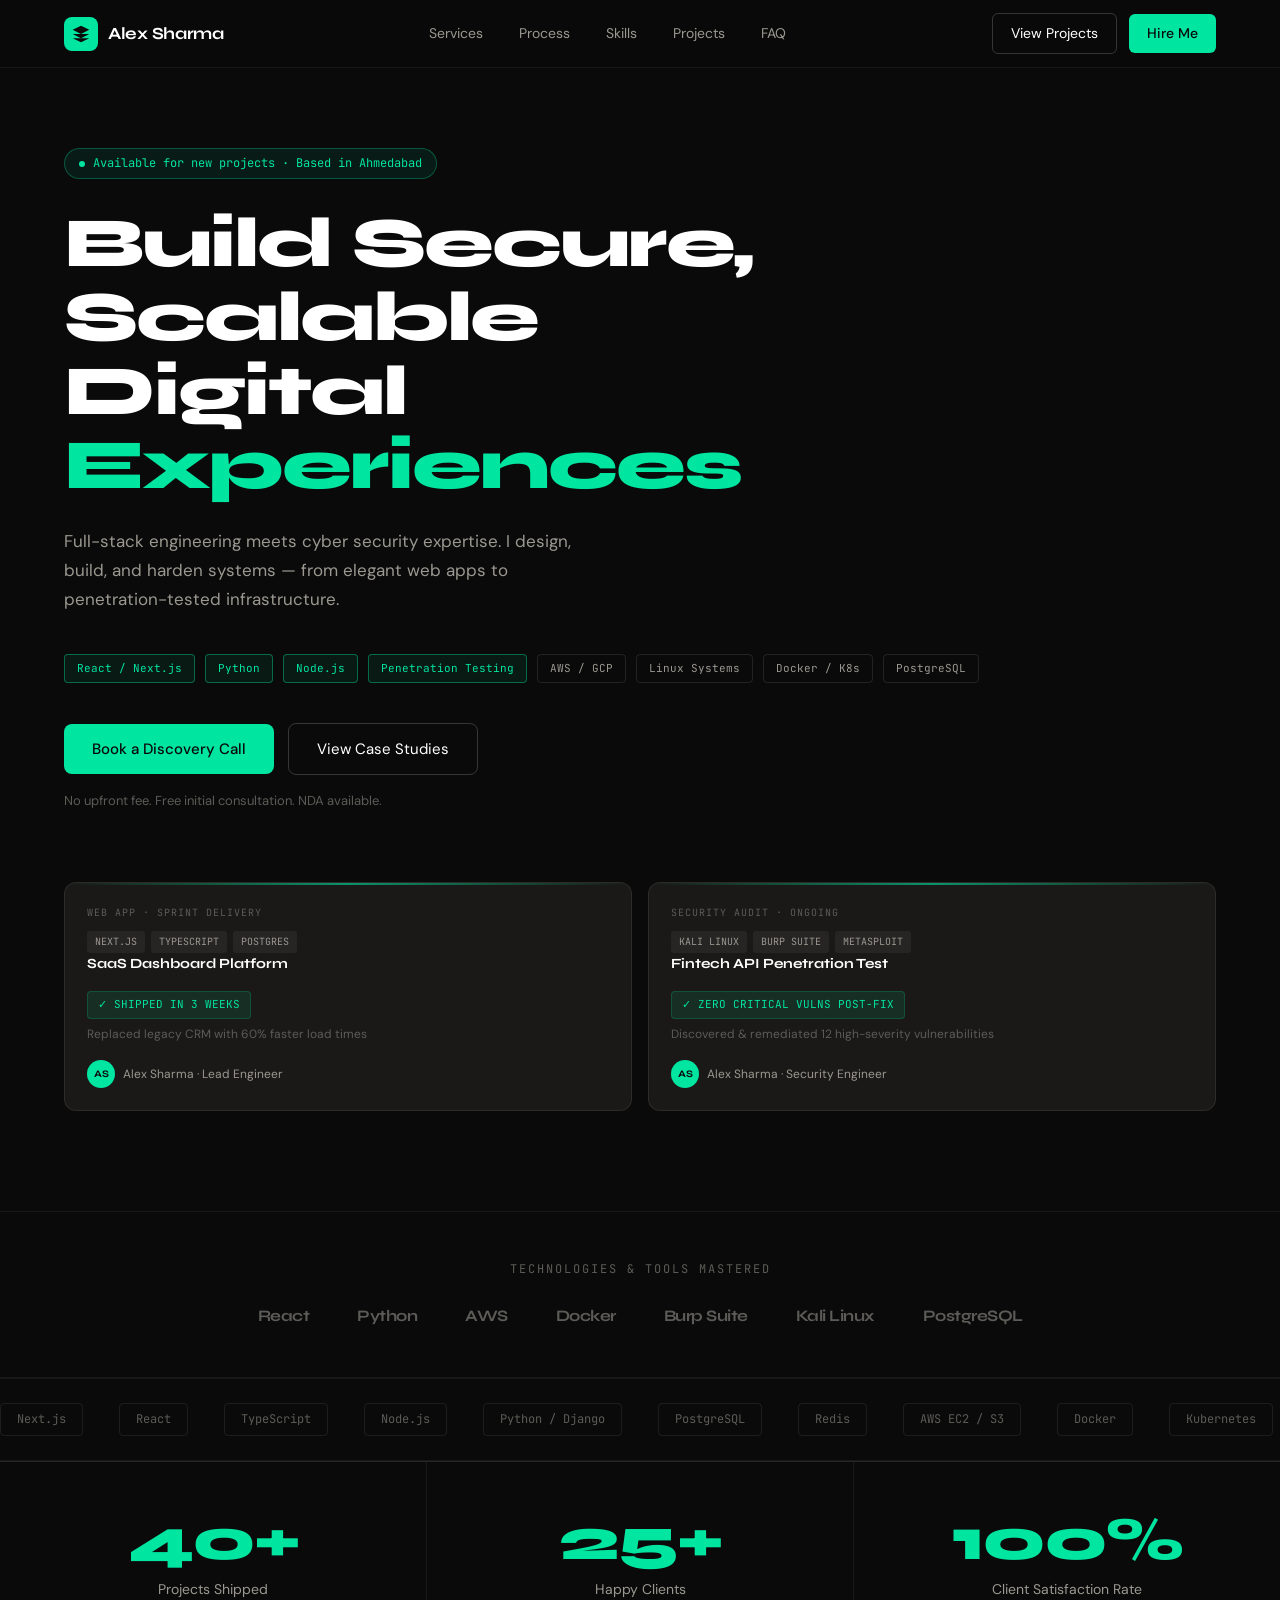
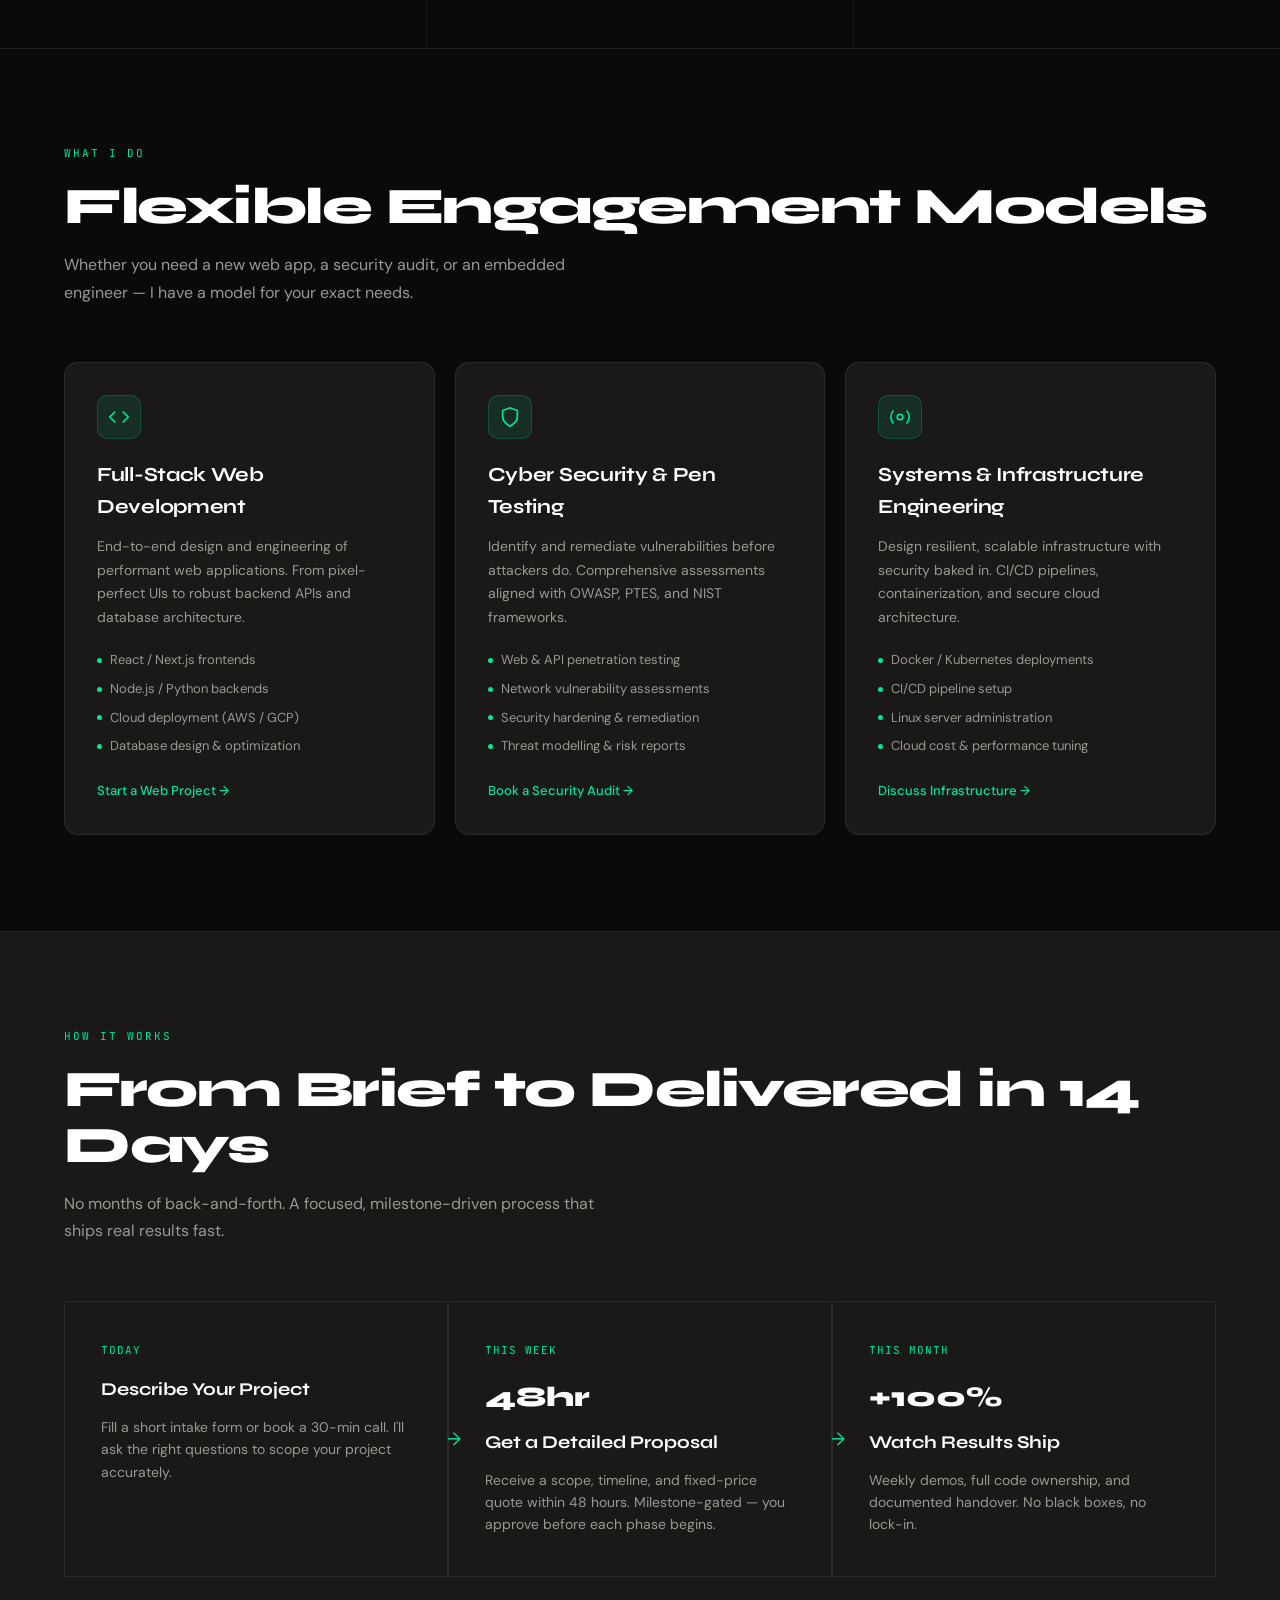
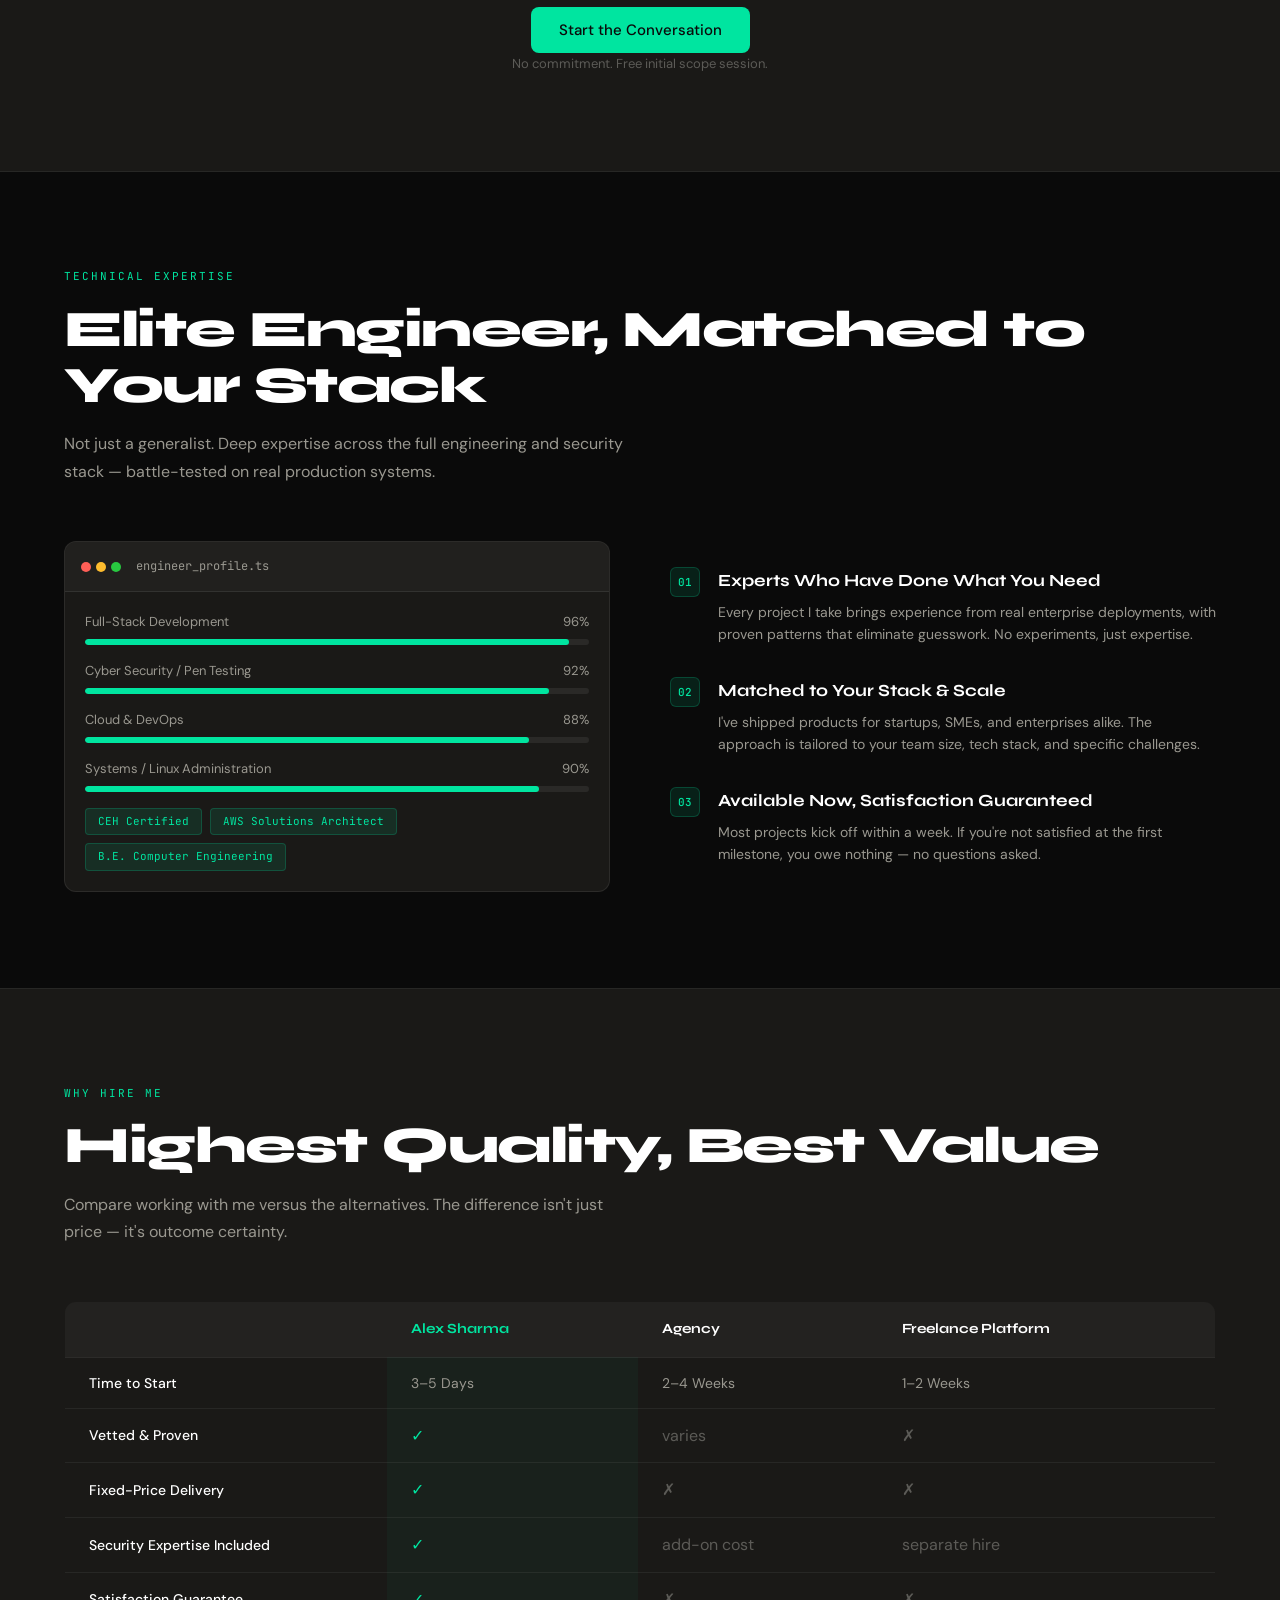
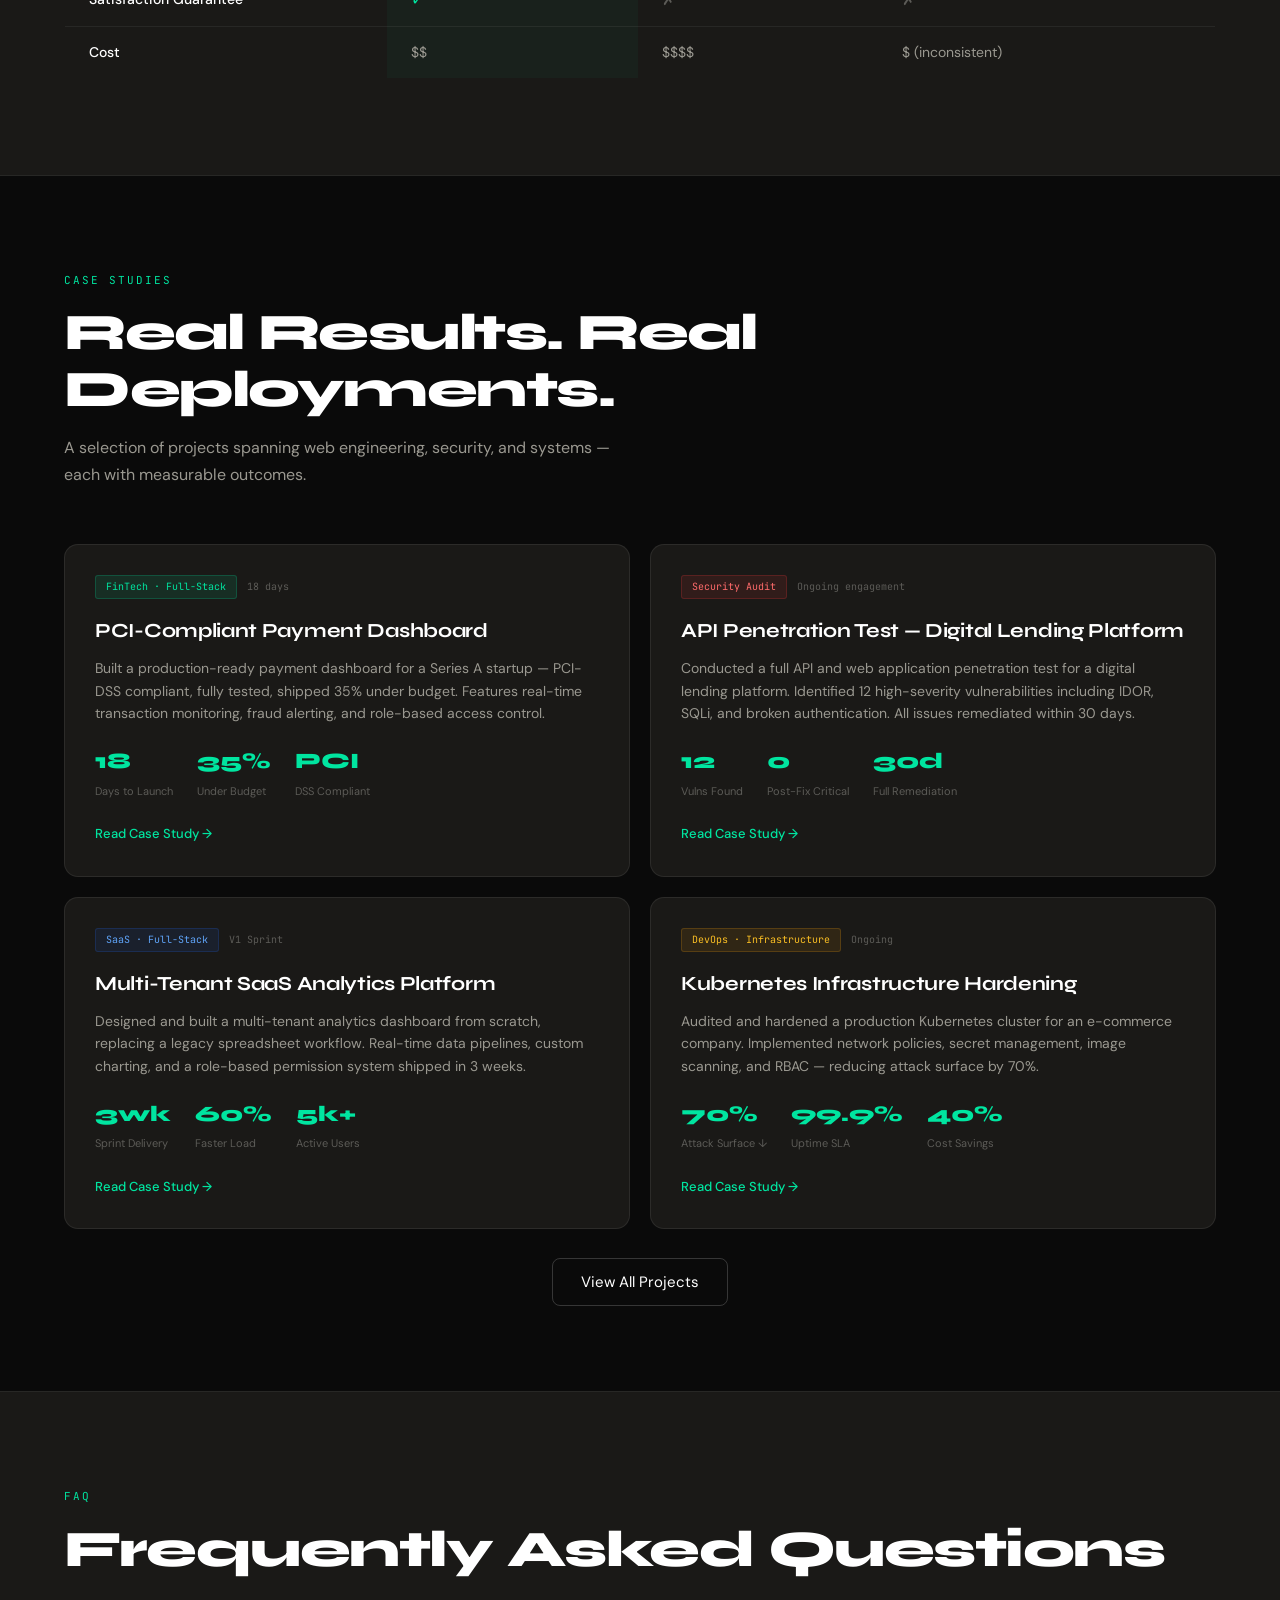
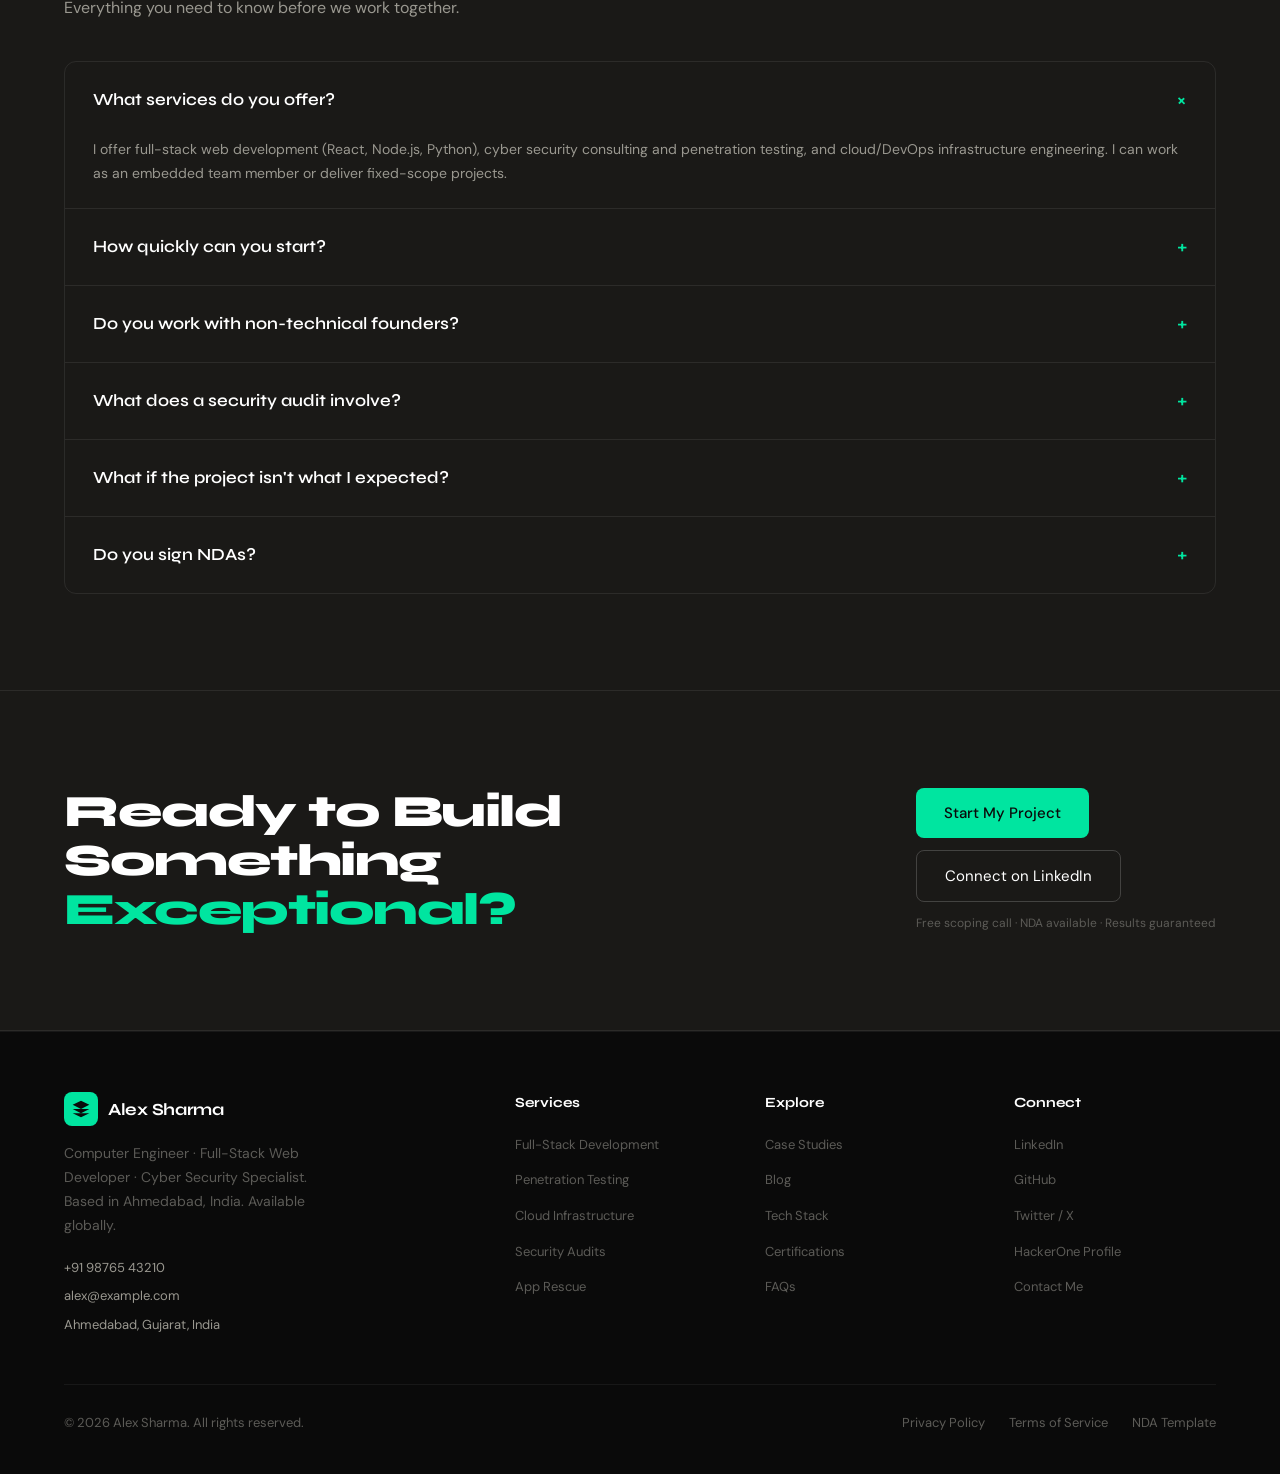
==== index.html @ f83e5c1e "Split into HTML, CSS, JS files" ====
<!DOCTYPE html>
<html lang="en">
<head>
<meta charset="UTF-8">
<meta name="viewport" content="width=device-width, initial-scale=1.0">
<title>Alex Sharma — Computer Engineer, Web Developer & Cyber Security</title>
<link rel="preconnect" href="https://fonts.googleapis.com">
<link href="https://fonts.googleapis.com/css2?family=Syne:wght@400;500;600;700;800&family=DM+Sans:ital,wght@0,300;0,400;0,500;1,300&family=JetBrains+Mono:wght@400;500&display=swap" rel="stylesheet">
<link rel="stylesheet" href="style.css">
</head>
<body>

<!-- NAV -->
<nav>
  <a href="#" class="nav-logo">
    <div class="logo-mark">
      <svg viewBox="0 0 24 24" xmlns="http://www.w3.org/2000/svg"><path d="M12 2L2 7l10 5 10-5-10-5zM2 17l10 5 10-5M2 12l10 5 10-5"/></svg>
    </div>
    <span class="logo-text">Alex Sharma</span>
  </a>
  <div class="nav-links">
    <a href="#services">Services</a>
    <a href="#process">Process</a>
    <a href="#skills">Skills</a>
    <a href="#projects">Projects</a>
    <a href="#faq">FAQ</a>
  </div>
  <div class="nav-cta">
    <a href="#projects" class="btn-ghost">View Projects</a>
    <a href="#contact" class="btn-primary">Hire Me</a>
  </div>
</nav>

<!-- HERO -->
<div style="max-width:1280px;margin:0 auto;">
  <div class="hero">
    <div class="hero-badge">
      <span class="dot"></span>
      Available for new projects · Based in Ahmedabad
    </div>
    <h1>Build Secure, Scalable<br>Digital <span>Experiences</span></h1>
    <p class="hero-sub">Full-stack engineering meets cyber security expertise. I design, build, and harden systems — from elegant web apps to penetration-tested infrastructure.</p>
    <div class="hero-chips">
      <span class="chip active">React / Next.js</span>
      <span class="chip active">Python</span>
      <span class="chip active">Node.js</span>
      <span class="chip active">Penetration Testing</span>
      <span class="chip">AWS / GCP</span>
      <span class="chip">Linux Systems</span>
      <span class="chip">Docker / K8s</span>
      <span class="chip">PostgreSQL</span>
    </div>
    <div class="hero-actions">
      <a href="#contact" class="btn-primary btn-lg">Book a Discovery Call</a>
      <a href="#projects" class="btn-ghost btn-lg">View Case Studies</a>
    </div>
    <p class="hero-note">No upfront fee. Free initial consultation. NDA available.</p>

    <!-- Mini Project Cards -->
    <div class="hero-cards">
      <div class="hcard">
        <div class="hcard-label">Web App · Sprint Delivery</div>
        <div class="hcard-tags">
          <span class="tag">NEXT.JS</span>
          <span class="tag">TYPESCRIPT</span>
          <span class="tag">POSTGRES</span>
        </div>
        <div class="hcard-title">SaaS Dashboard Platform</div>
        <div class="hcard-result">✓ SHIPPED IN 3 WEEKS</div>
        <div style="font-size:12px;color:var(--gray-600);margin-top:6px;">Replaced legacy CRM with 60% faster load times</div>
        <div class="hcard-eng">
          <div class="eng-avatar">AS</div>
          <span class="eng-name">Alex Sharma · Lead Engineer</span>
        </div>
      </div>
      <div class="hcard">
        <div class="hcard-label">Security Audit · Ongoing</div>
        <div class="hcard-tags">
          <span class="tag">KALI LINUX</span>
          <span class="tag">BURP SUITE</span>
          <span class="tag">METASPLOIT</span>
        </div>
        <div class="hcard-title">Fintech API Penetration Test</div>
        <div class="hcard-result">✓ ZERO CRITICAL VULNS POST-FIX</div>
        <div style="font-size:12px;color:var(--gray-600);margin-top:6px;">Discovered & remediated 12 high-severity vulnerabilities</div>
        <div class="hcard-eng">
          <div class="eng-avatar">AS</div>
          <span class="eng-name">Alex Sharma · Security Engineer</span>
        </div>
      </div>
    </div>
  </div>
</div>

<!-- TRUSTED BY -->
<div class="trusted">
  <p class="trusted-label">Technologies & tools mastered</p>
  <div class="trusted-logos">
    <span>React</span>
    <span>Python</span>
    <span>AWS</span>
    <span>Docker</span>
    <span>Burp Suite</span>
    <span>Kali Linux</span>
    <span>PostgreSQL</span>
  </div>
</div>

<!-- MARQUEE -->
<div class="marquee-wrap">
  <div class="marquee-track">
    <span class="marquee-item">Next.js</span>
    <span class="marquee-item">React</span>
    <span class="marquee-item">TypeScript</span>
    <span class="marquee-item">Node.js</span>
    <span class="marquee-item">Python / Django</span>
    <span class="marquee-item">PostgreSQL</span>
    <span class="marquee-item">Redis</span>
    <span class="marquee-item">AWS EC2 / S3</span>
    <span class="marquee-item">Docker</span>
    <span class="marquee-item">Kubernetes</span>
    <span class="marquee-item">Kali Linux</span>
    <span class="marquee-item">Burp Suite Pro</span>
    <span class="marquee-item">Metasploit</span>
    <span class="marquee-item">Wireshark</span>
    <span class="marquee-item">Nmap</span>
    <span class="marquee-item">OWASP Top 10</span>
    <span class="marquee-item">GraphQL</span>
    <span class="marquee-item">REST APIs</span>
    <span class="marquee-item">Git / CI/CD</span>
    <span class="marquee-item">Linux Administration</span>
    <!-- duplicate for seamless loop -->
    <span class="marquee-item">Next.js</span>
    <span class="marquee-item">React</span>
    <span class="marquee-item">TypeScript</span>
    <span class="marquee-item">Node.js</span>
    <span class="marquee-item">Python / Django</span>
    <span class="marquee-item">PostgreSQL</span>
    <span class="marquee-item">Redis</span>
    <span class="marquee-item">AWS EC2 / S3</span>
    <span class="marquee-item">Docker</span>
    <span class="marquee-item">Kubernetes</span>
    <span class="marquee-item">Kali Linux</span>
    <span class="marquee-item">Burp Suite Pro</span>
    <span class="marquee-item">Metasploit</span>
    <span class="marquee-item">Wireshark</span>
    <span class="marquee-item">Nmap</span>
    <span class="marquee-item">OWASP Top 10</span>
    <span class="marquee-item">GraphQL</span>
    <span class="marquee-item">REST APIs</span>
    <span class="marquee-item">Git / CI/CD</span>
    <span class="marquee-item">Linux Administration</span>
  </div>
</div>

<!-- STATS -->
<div class="stats">
  <div class="stat">
    <div class="stat-num">40+</div>
    <div class="stat-label">Projects Shipped</div>
  </div>
  <div class="stat">
    <div class="stat-num">25+</div>
    <div class="stat-label">Happy Clients</div>
  </div>
  <div class="stat">
    <div class="stat-num">100%</div>
    <div class="stat-label">Client Satisfaction Rate</div>
  </div>
</div>

<!-- SERVICES -->
<section id="services">
  <div class="section-inner">
    <div class="section-tag">What I do</div>
    <h2 class="section-h2">Flexible Engagement Models</h2>
    <p class="section-sub">Whether you need a new web app, a security audit, or an embedded engineer — I have a model for your exact needs.</p>
    <div class="services-grid">
      <div class="service-card">
        <div class="service-icon">
          <svg viewBox="0 0 24 24"><polyline points="16 18 22 12 16 6"/><polyline points="8 6 2 12 8 18"/></svg>
        </div>
        <h3>Full-Stack Web Development</h3>
        <p>End-to-end design and engineering of performant web applications. From pixel-perfect UIs to robust backend APIs and database architecture.</p>
        <ul class="service-features">
          <li>React / Next.js frontends</li>
          <li>Node.js / Python backends</li>
          <li>Cloud deployment (AWS / GCP)</li>
          <li>Database design & optimization</li>
        </ul>
        <a href="#contact" class="service-cta">Start a Web Project →</a>
      </div>
      <div class="service-card">
        <div class="service-icon">
          <svg viewBox="0 0 24 24"><path d="M12 22s8-4 8-10V5l-8-3-8 3v7c0 6 8 10 8 10z"/></svg>
        </div>
        <h3>Cyber Security & Pen Testing</h3>
        <p>Identify and remediate vulnerabilities before attackers do. Comprehensive assessments aligned with OWASP, PTES, and NIST frameworks.</p>
        <ul class="service-features">
          <li>Web & API penetration testing</li>
          <li>Network vulnerability assessments</li>
          <li>Security hardening & remediation</li>
          <li>Threat modelling & risk reports</li>
        </ul>
        <a href="#contact" class="service-cta">Book a Security Audit →</a>
      </div>
      <div class="service-card">
        <div class="service-icon">
          <svg viewBox="0 0 24 24"><circle cx="12" cy="12" r="3"/><path d="M19.07 4.93a10 10 0 0 1 0 14.14M4.93 4.93a10 10 0 0 0 0 14.14"/></svg>
        </div>
        <h3>Systems & Infrastructure Engineering</h3>
        <p>Design resilient, scalable infrastructure with security baked in. CI/CD pipelines, containerization, and secure cloud architecture.</p>
        <ul class="service-features">
          <li>Docker / Kubernetes deployments</li>
          <li>CI/CD pipeline setup</li>
          <li>Linux server administration</li>
          <li>Cloud cost & performance tuning</li>
        </ul>
        <a href="#contact" class="service-cta">Discuss Infrastructure →</a>
      </div>
    </div>
  </div>
</section>

<!-- PROCESS TIMELINE -->
<section id="process" style="background:var(--gray-900);border-top:1px solid rgba(255,255,255,0.06);border-bottom:1px solid rgba(255,255,255,0.06);">
  <div class="section-inner">
    <div class="section-tag">How it works</div>
    <h2 class="section-h2">From Brief to Delivered in 14 Days</h2>
    <p class="section-sub">No months of back-and-forth. A focused, milestone-driven process that ships real results fast.</p>
    <div class="timeline">
      <div class="timeline-step">
        <div class="step-when">Today</div>
        <div class="step-title">Describe Your Project</div>
        <p class="step-desc">Fill a short intake form or book a 30-min call. I'll ask the right questions to scope your project accurately.</p>
      </div>
      <div class="timeline-step">
        <div class="step-when">This Week</div>
        <div class="step-metric">48hr</div>
        <div class="step-title">Get a Detailed Proposal</div>
        <p class="step-desc">Receive a scope, timeline, and fixed-price quote within 48 hours. Milestone-gated — you approve before each phase begins.</p>
      </div>
      <div class="timeline-step">
        <div class="step-when">This Month</div>
        <div class="step-metric">+100%</div>
        <div class="step-title">Watch Results Ship</div>
        <p class="step-desc">Weekly demos, full code ownership, and documented handover. No black boxes, no lock-in.</p>
      </div>
    </div>
    <div style="margin-top:40px;text-align:center;">
      <a href="#contact" class="btn-primary btn-lg">Start the Conversation</a>
      <p style="font-size:13px;color:var(--gray-600);margin-top:12px;">No commitment. Free initial scope session.</p>
    </div>
  </div>
</section>

<!-- SKILLS -->
<section id="skills">
  <div class="section-inner">
    <div class="section-tag">Technical Expertise</div>
    <h2 class="section-h2">Elite Engineer, Matched to Your Stack</h2>
    <p class="section-sub">Not just a generalist. Deep expertise across the full engineering and security stack — battle-tested on real production systems.</p>
    <div class="skills-layout">
      <div>
        <div class="skill-file">
          <div class="skill-file-header">
            <div class="file-dots"><span class="d1"></span><span class="d2"></span><span class="d3"></span></div>
            <span class="file-name">engineer_profile.ts</span>
          </div>
          <div class="skill-file-body">
            <div class="skill-bar-item">
              <div class="skill-bar-label"><span>Full-Stack Development</span><span>96%</span></div>
              <div class="skill-bar-track"><div class="skill-bar-fill" style="width:96%"></div></div>
            </div>
            <div class="skill-bar-item">
              <div class="skill-bar-label"><span>Cyber Security / Pen Testing</span><span>92%</span></div>
              <div class="skill-bar-track"><div class="skill-bar-fill" style="width:92%"></div></div>
            </div>
            <div class="skill-bar-item">
              <div class="skill-bar-label"><span>Cloud & DevOps</span><span>88%</span></div>
              <div class="skill-bar-track"><div class="skill-bar-fill" style="width:88%"></div></div>
            </div>
            <div class="skill-bar-item">
              <div class="skill-bar-label"><span>Systems / Linux Administration</span><span>90%</span></div>
              <div class="skill-bar-track"><div class="skill-bar-fill" style="width:90%"></div></div>
            </div>
            <div style="margin-top:16px;display:flex;gap:8px;flex-wrap:wrap;">
              <span class="skill-badge badge-accent">CEH Certified</span>
              <span class="skill-badge badge-accent">AWS Solutions Architect</span>
              <span class="skill-badge badge-accent">B.E. Computer Engineering</span>
            </div>
          </div>
        </div>
      </div>
      <div class="skills-points">
        <div class="skill-point">
          <div class="sp-num">01</div>
          <div>
            <div class="sp-title">Experts Who Have Done What You Need</div>
            <p class="sp-desc">Every project I take brings experience from real enterprise deployments, with proven patterns that eliminate guesswork. No experiments, just expertise.</p>
          </div>
        </div>
        <div class="skill-point">
          <div class="sp-num">02</div>
          <div>
            <div class="sp-title">Matched to Your Stack & Scale</div>
            <p class="sp-desc">I've shipped products for startups, SMEs, and enterprises alike. The approach is tailored to your team size, tech stack, and specific challenges.</p>
          </div>
        </div>
        <div class="skill-point">
          <div class="sp-num">03</div>
          <div>
            <div class="sp-title">Available Now, Satisfaction Guaranteed</div>
            <p class="sp-desc">Most projects kick off within a week. If you're not satisfied at the first milestone, you owe nothing — no questions asked.</p>
          </div>
        </div>
      </div>
    </div>
  </div>
</section>

<!-- COMPARISON TABLE -->
<section style="background:var(--gray-900);border-top:1px solid rgba(255,255,255,0.06);border-bottom:1px solid rgba(255,255,255,0.06);">
  <div class="section-inner">
    <div class="section-tag">Why hire me</div>
    <h2 class="section-h2">Highest Quality, Best Value</h2>
    <p class="section-sub">Compare working with me versus the alternatives. The difference isn't just price — it's outcome certainty.</p>
    <div class="compare-wrap">
      <table class="compare-table">
        <thead>
          <tr>
            <th></th>
            <th class="highlight">Alex Sharma</th>
            <th>Agency</th>
            <th>Freelance Platform</th>
          </tr>
        </thead>
        <tbody>
          <tr>
            <td>Time to Start</td>
            <td class="highlight">3–5 Days</td>
            <td>2–4 Weeks</td>
            <td>1–2 Weeks</td>
          </tr>
          <tr>
            <td>Vetted & Proven</td>
            <td class="highlight"><span class="check">✓</span></td>
            <td><span class="cross">varies</span></td>
            <td><span class="cross">✗</span></td>
          </tr>
          <tr>
            <td>Fixed-Price Delivery</td>
            <td class="highlight"><span class="check">✓</span></td>
            <td><span class="cross">✗</span></td>
            <td><span class="cross">✗</span></td>
          </tr>
          <tr>
            <td>Security Expertise Included</td>
            <td class="highlight"><span class="check">✓</span></td>
            <td><span class="cross">add-on cost</span></td>
            <td><span class="cross">separate hire</span></td>
          </tr>
          <tr>
            <td>Satisfaction Guarantee</td>
            <td class="highlight"><span class="check">✓</span></td>
            <td><span class="cross">✗</span></td>
            <td><span class="cross">✗</span></td>
          </tr>
          <tr>
            <td>Cost</td>
            <td class="highlight">$$</td>
            <td>$$$$</td>
            <td>$ (inconsistent)</td>
          </tr>
        </tbody>
      </table>
    </div>
  </div>
</section>

<!-- PROJECTS / CASE STUDIES -->
<section id="projects">
  <div class="section-inner">
    <div class="section-tag">Case Studies</div>
    <h2 class="section-h2">Real Results. Real Deployments.</h2>
    <p class="section-sub">A selection of projects spanning web engineering, security, and systems — each with measurable outcomes.</p>
    <div class="projects-grid">
      <div class="project-card">
        <div class="project-meta">
          <span class="project-domain" style="background:rgba(0,229,160,0.1);color:var(--accent);border:1px solid rgba(0,229,160,0.2);font-family:var(--font-mono);font-size:10px;padding:3px 10px;border-radius:3px;">FinTech · Full-Stack</span>
          <span style="font-family:var(--font-mono);font-size:10px;color:var(--gray-600);">18 days</span>
        </div>
        <h3>PCI-Compliant Payment Dashboard</h3>
        <p>Built a production-ready payment dashboard for a Series A startup — PCI-DSS compliant, fully tested, shipped 35% under budget. Features real-time transaction monitoring, fraud alerting, and role-based access control.</p>
        <div class="project-stats">
          <div class="ps"><div class="ps-val">18</div><div class="ps-label">Days to Launch</div></div>
          <div class="ps"><div class="ps-val">35%</div><div class="ps-label">Under Budget</div></div>
          <div class="ps"><div class="ps-val">PCI</div><div class="ps-label">DSS Compliant</div></div>
        </div>
        <a href="#contact" class="project-link">Read Case Study →</a>
      </div>
      <div class="project-card">
        <div class="project-meta">
          <span class="project-domain" style="background:rgba(255,59,59,0.1);color:#ff6b6b;border:1px solid rgba(255,59,59,0.2);font-family:var(--font-mono);font-size:10px;padding:3px 10px;border-radius:3px;">Security Audit</span>
          <span style="font-family:var(--font-mono);font-size:10px;color:var(--gray-600);">Ongoing engagement</span>
        </div>
        <h3>API Penetration Test — Digital Lending Platform</h3>
        <p>Conducted a full API and web application penetration test for a digital lending platform. Identified 12 high-severity vulnerabilities including IDOR, SQLi, and broken authentication. All issues remediated within 30 days.</p>
        <div class="project-stats">
          <div class="ps"><div class="ps-val">12</div><div class="ps-label">Vulns Found</div></div>
          <div class="ps"><div class="ps-val">0</div><div class="ps-label">Post-Fix Critical</div></div>
          <div class="ps"><div class="ps-val">30d</div><div class="ps-label">Full Remediation</div></div>
        </div>
        <a href="#contact" class="project-link">Read Case Study →</a>
      </div>
      <div class="project-card">
        <div class="project-meta">
          <span class="project-domain" style="background:rgba(37,99,235,0.1);color:#60a5fa;border:1px solid rgba(37,99,235,0.2);font-family:var(--font-mono);font-size:10px;padding:3px 10px;border-radius:3px;">SaaS · Full-Stack</span>
          <span style="font-family:var(--font-mono);font-size:10px;color:var(--gray-600);">V1 Sprint</span>
        </div>
        <h3>Multi-Tenant SaaS Analytics Platform</h3>
        <p>Designed and built a multi-tenant analytics dashboard from scratch, replacing a legacy spreadsheet workflow. Real-time data pipelines, custom charting, and a role-based permission system shipped in 3 weeks.</p>
        <div class="project-stats">
          <div class="ps"><div class="ps-val">3wk</div><div class="ps-label">Sprint Delivery</div></div>
          <div class="ps"><div class="ps-val">60%</div><div class="ps-label">Faster Load</div></div>
          <div class="ps"><div class="ps-val">5k+</div><div class="ps-label">Active Users</div></div>
        </div>
        <a href="#contact" class="project-link">Read Case Study →</a>
      </div>
      <div class="project-card">
        <div class="project-meta">
          <span class="project-domain" style="background:rgba(245,158,11,0.1);color:#fbbf24;border:1px solid rgba(245,158,11,0.2);font-family:var(--font-mono);font-size:10px;padding:3px 10px;border-radius:3px;">DevOps · Infrastructure</span>
          <span style="font-family:var(--font-mono);font-size:10px;color:var(--gray-600);">Ongoing</span>
        </div>
        <h3>Kubernetes Infrastructure Hardening</h3>
        <p>Audited and hardened a production Kubernetes cluster for an e-commerce company. Implemented network policies, secret management, image scanning, and RBAC — reducing attack surface by 70%.</p>
        <div class="project-stats">
          <div class="ps"><div class="ps-val">70%</div><div class="ps-label">Attack Surface ↓</div></div>
          <div class="ps"><div class="ps-val">99.9%</div><div class="ps-label">Uptime SLA</div></div>
          <div class="ps"><div class="ps-val">40%</div><div class="ps-label">Cost Savings</div></div>
        </div>
        <a href="#contact" class="project-link">Read Case Study →</a>
      </div>
    </div>
    <div style="text-align:center;margin-top:40px;">
      <a href="#contact" class="btn-ghost btn-lg">View All Projects</a>
    </div>
  </div>
</section>

<!-- FAQ -->
<section id="faq" style="background:var(--gray-900);border-top:1px solid rgba(255,255,255,0.06);">
  <div class="section-inner">
    <div class="section-tag">FAQ</div>
    <h2 class="section-h2">Frequently Asked Questions</h2>
    <p class="section-sub" style="margin-bottom:40px;">Everything you need to know before we work together.</p>
    <div class="faq-list">
      <div class="faq-item open">
        <div class="faq-q" onclick="toggleFaq(this)">What services do you offer? <span class="icon">+</span></div>
        <div class="faq-a">I offer full-stack web development (React, Node.js, Python), cyber security consulting and penetration testing, and cloud/DevOps infrastructure engineering. I can work as an embedded team member or deliver fixed-scope projects.</div>
      </div>
      <div class="faq-item">
        <div class="faq-q" onclick="toggleFaq(this)">How quickly can you start? <span class="icon">+</span></div>
        <div class="faq-a">Most projects kick off within 3–5 days after the initial scoping call. I'll provide a detailed proposal within 48 hours of our first conversation.</div>
      </div>
      <div class="faq-item">
        <div class="faq-q" onclick="toggleFaq(this)">Do you work with non-technical founders? <span class="icon">+</span></div>
        <div class="faq-a">Absolutely. I translate technical complexity into plain language. You'll always know exactly what's being built, why, and when — with weekly demos and clear milestone sign-offs.</div>
      </div>
      <div class="faq-item">
        <div class="faq-q" onclick="toggleFaq(this)">What does a security audit involve? <span class="icon">+</span></div>
        <div class="faq-a">A typical security engagement covers reconnaissance, vulnerability scanning, manual testing (OWASP Top 10, business logic flaws, auth weaknesses), and a written report with severity ratings and step-by-step remediation guidance. I can also assist with the fix implementation.</div>
      </div>
      <div class="faq-item">
        <div class="faq-q" onclick="toggleFaq(this)">What if the project isn't what I expected? <span class="icon">+</span></div>
        <div class="faq-a">Projects are milestone-gated — you review and approve each phase before work continues. If at the first milestone you're unhappy, you owe nothing. No lock-in, no termination fees.</div>
      </div>
      <div class="faq-item">
        <div class="faq-q" onclick="toggleFaq(this)">Do you sign NDAs? <span class="icon">+</span></div>
        <div class="faq-a">Yes. I'm happy to sign an NDA before any scoping discussions. Confidentiality is standard practice for all client engagements.</div>
      </div>
    </div>
  </div>
</section>

<!-- CTA -->
<div class="cta-section" id="contact">
  <div class="cta-inner">
    <h2>Ready to Build Something <span>Exceptional?</span></h2>
    <div class="cta-btns">
      <a href="mailto:alex@example.com" class="btn-primary btn-lg">Start My Project</a>
      <a href="https://linkedin.com" class="btn-ghost btn-lg">Connect on LinkedIn</a>
      <p class="cta-note">Free scoping call · NDA available · Results guaranteed</p>
    </div>
  </div>
</div>

<!-- FOOTER -->
<footer>
  <div class="footer-inner">
    <div class="footer-top">
      <div class="footer-brand">
        <a href="#" class="nav-logo" style="text-decoration:none;">
          <div class="logo-mark"><svg viewBox="0 0 24 24" xmlns="http://www.w3.org/2000/svg"><path d="M12 2L2 7l10 5 10-5-10-5zM2 17l10 5 10-5M2 12l10 5 10-5"/></svg></div>
          <span class="logo-text">Alex Sharma</span>
        </a>
        <p>Computer Engineer · Full-Stack Web Developer · Cyber Security Specialist. Based in Ahmedabad, India. Available globally.</p>
        <div class="footer-contact">
          <a href="tel:+919876543210">+91 98765 43210</a>
          <a href="mailto:alex@example.com">alex@example.com</a>
          <a href="#">Ahmedabad, Gujarat, India</a>
        </div>
      </div>
      <div class="footer-col">
        <h4>Services</h4>
        <ul>
          <li><a href="#">Full-Stack Development</a></li>
          <li><a href="#">Penetration Testing</a></li>
          <li><a href="#">Cloud Infrastructure</a></li>
          <li><a href="#">Security Audits</a></li>
          <li><a href="#">App Rescue</a></li>
        </ul>
      </div>
      <div class="footer-col">
        <h4>Explore</h4>
        <ul>
          <li><a href="#">Case Studies</a></li>
          <li><a href="#">Blog</a></li>
          <li><a href="#">Tech Stack</a></li>
          <li><a href="#">Certifications</a></li>
          <li><a href="#">FAQs</a></li>
        </ul>
      </div>
      <div class="footer-col">
        <h4>Connect</h4>
        <ul>
          <li><a href="#">LinkedIn</a></li>
          <li><a href="#">GitHub</a></li>
          <li><a href="#">Twitter / X</a></li>
          <li><a href="#">HackerOne Profile</a></li>
          <li><a href="#">Contact Me</a></li>
        </ul>
      </div>
    </div>
    <div class="footer-bottom">
      <p>© 2026 Alex Sharma. All rights reserved.</p>
      <div class="footer-bottom-links">
        <a href="#">Privacy Policy</a>
        <a href="#">Terms of Service</a>
        <a href="#">NDA Template</a>
      </div>
    </div>
  </div>
</footer>

<script src="script.js"></script>
</body>
</html>
---- style.css ----
*, *::before, *::after { box-sizing: border-box; margin: 0; padding: 0; }
:root {
  --black: #0a0a0a;
  --white: #ffffff;
  --gray-50: #f9f9f7;
  --gray-100: #f0ede8;
  --gray-200: #d8d5cf;
  --gray-400: #9a9890;
  --gray-600: #5c5b57;
  --gray-900: #1a1917;
  --accent: #00e5a0;
  --accent-dim: #00b87d;
  --accent-glow: rgba(0,229,160,0.15);
  --red: #ff3b3b;
  --blue: #2563eb;
  --yellow: #f59e0b;
  --font-head: 'Syne', sans-serif;
  --font-body: 'DM Sans', sans-serif;
  --font-mono: 'JetBrains Mono', monospace;
}
html { scroll-behavior: smooth; }
body { font-family: var(--font-body); background: var(--black); color: var(--white); line-height: 1.6; overflow-x: hidden; }

/* NAV */
nav { position: fixed; top: 0; left: 0; right: 0; z-index: 100; display: flex; align-items: center; justify-content: space-between; padding: 0 5%; height: 68px; border-bottom: 1px solid rgba(255,255,255,0.06); background: rgba(10,10,10,0.92); backdrop-filter: blur(12px); }
.nav-logo { display: flex; align-items: center; gap: 10px; text-decoration: none; }
.logo-mark { width: 34px; height: 34px; background: var(--accent); border-radius: 8px; display: flex; align-items: center; justify-content: center; }
.logo-mark svg { width: 20px; height: 20px; fill: var(--black); }
.logo-text { font-family: var(--font-head); font-size: 17px; font-weight: 700; color: var(--white); letter-spacing: -0.3px; }
.nav-links { display: flex; align-items: center; gap: 36px; }
.nav-links a { font-size: 14px; color: var(--gray-400); text-decoration: none; transition: color 0.2s; }
.nav-links a:hover { color: var(--white); }
.nav-cta { display: flex; align-items: center; gap: 12px; }
.btn-ghost { font-family: var(--font-body); font-size: 14px; padding: 8px 18px; border: 1px solid rgba(255,255,255,0.18); background: transparent; color: var(--white); border-radius: 6px; cursor: pointer; text-decoration: none; transition: background 0.2s, border-color 0.2s; }
.btn-ghost:hover { background: rgba(255,255,255,0.07); border-color: rgba(255,255,255,0.3); }
.btn-primary { font-family: var(--font-body); font-size: 14px; font-weight: 500; padding: 8px 18px; background: var(--accent); color: var(--black); border: none; border-radius: 6px; cursor: pointer; text-decoration: none; transition: background 0.2s, transform 0.15s; }
.btn-primary:hover { background: var(--accent-dim); transform: translateY(-1px); }

/* HERO */
.hero { padding: 148px 5% 100px; max-width: 1280px; margin: 0 auto; }
.hero-badge { display: inline-flex; align-items: center; gap: 8px; padding: 5px 14px; border: 1px solid rgba(0,229,160,0.3); border-radius: 100px; background: rgba(0,229,160,0.08); font-size: 12px; font-family: var(--font-mono); color: var(--accent); margin-bottom: 28px; }
.hero-badge .dot { width: 6px; height: 6px; background: var(--accent); border-radius: 50%; animation: pulse 1.8s infinite; }
@keyframes pulse { 0%,100%{opacity:1}50%{opacity:0.3} }
.hero h1 { font-family: var(--font-head); font-size: clamp(42px, 5.5vw, 76px); font-weight: 800; line-height: 1.05; letter-spacing: -2px; max-width: 820px; margin-bottom: 24px; }
.hero h1 span { color: var(--accent); }
.hero-sub { font-size: 17px; color: var(--gray-400); max-width: 520px; line-height: 1.7; margin-bottom: 40px; }
.hero-chips { display: flex; flex-wrap: wrap; gap: 10px; margin-bottom: 40px; }
.chip { font-family: var(--font-mono); font-size: 11px; padding: 5px 12px; border-radius: 4px; border: 1px solid rgba(255,255,255,0.1); color: var(--gray-400); }
.chip.active { border-color: rgba(0,229,160,0.4); color: var(--accent); background: rgba(0,229,160,0.07); }
.hero-actions { display: flex; gap: 14px; align-items: center; }
.btn-lg { font-size: 15px; padding: 13px 28px; border-radius: 8px; }
.hero-note { font-size: 13px; color: var(--gray-600); margin-top: 16px; }

/* ANIMATED CARDS */
.hero-cards { display: grid; grid-template-columns: 1fr 1fr; gap: 16px; margin-top: 70px; }
.hcard { background: var(--gray-900); border: 1px solid rgba(255,255,255,0.08); border-radius: 12px; padding: 22px; position: relative; overflow: hidden; }
.hcard::before { content: ''; position: absolute; top: 0; left: 0; right: 0; height: 2px; background: linear-gradient(90deg, transparent, var(--accent), transparent); opacity: 0.6; }
.hcard-label { font-family: var(--font-mono); font-size: 10px; color: var(--gray-600); text-transform: uppercase; letter-spacing: 1px; margin-bottom: 10px; }
.hcard-title { font-family: var(--font-head); font-size: 14px; font-weight: 700; margin-bottom: 8px; }
.hcard-result { display: inline-flex; align-items: center; gap: 6px; font-family: var(--font-mono); font-size: 11px; padding: 4px 10px; border-radius: 4px; background: rgba(0,229,160,0.1); color: var(--accent); border: 1px solid rgba(0,229,160,0.2); margin-top: 8px; }
.hcard-tags { display: flex; gap: 6px; flex-wrap: wrap; margin-top: 10px; }
.tag { font-family: var(--font-mono); font-size: 10px; padding: 3px 8px; border-radius: 3px; background: rgba(255,255,255,0.05); color: var(--gray-400); }
.hcard-eng { margin-top: 16px; display: flex; align-items: center; gap: 8px; }
.eng-avatar { width: 28px; height: 28px; border-radius: 50%; background: var(--accent); display: flex; align-items: center; justify-content: center; font-family: var(--font-head); font-size: 10px; font-weight: 700; color: var(--black); }
.eng-name { font-size: 12px; color: var(--gray-400); }

/* TRUSTED BY */
.trusted { padding: 48px 5%; border-top: 1px solid rgba(255,255,255,0.06); border-bottom: 1px solid rgba(255,255,255,0.06); text-align: center; }
.trusted-label { font-size: 12px; color: var(--gray-600); text-transform: uppercase; letter-spacing: 2px; font-family: var(--font-mono); margin-bottom: 24px; }
.trusted-logos { display: flex; align-items: center; justify-content: center; gap: 48px; flex-wrap: wrap; }
.trusted-logos span { font-family: var(--font-head); font-size: 16px; font-weight: 700; color: var(--gray-600); letter-spacing: -0.5px; }

/* STATS */
.stats { display: grid; grid-template-columns: repeat(3, 1fr); gap: 1px; background: rgba(255,255,255,0.06); border-top: 1px solid rgba(255,255,255,0.06); border-bottom: 1px solid rgba(255,255,255,0.06); }
.stat { background: var(--black); padding: 48px 5%; text-align: center; }
.stat-num { font-family: var(--font-head); font-size: clamp(40px, 5vw, 60px); font-weight: 800; color: var(--accent); letter-spacing: -2px; line-height: 1; }
.stat-label { font-size: 14px; color: var(--gray-400); margin-top: 8px; }

/* SECTION GENERIC */
section { padding: 96px 5%; }
.section-inner { max-width: 1280px; margin: 0 auto; }
.section-tag { font-family: var(--font-mono); font-size: 11px; color: var(--accent); text-transform: uppercase; letter-spacing: 2px; margin-bottom: 16px; }
.section-h2 { font-family: var(--font-head); font-size: clamp(30px, 4vw, 52px); font-weight: 800; letter-spacing: -1.5px; line-height: 1.1; margin-bottom: 16px; }
.section-sub { font-size: 16px; color: var(--gray-400); max-width: 560px; line-height: 1.7; margin-bottom: 56px; }

/* SERVICES */
.services-grid { display: grid; grid-template-columns: repeat(3, 1fr); gap: 20px; }
.service-card { background: var(--gray-900); border: 1px solid rgba(255,255,255,0.08); border-radius: 14px; padding: 32px; display: flex; flex-direction: column; transition: border-color 0.2s, transform 0.2s; }
.service-card:hover { border-color: rgba(0,229,160,0.25); transform: translateY(-4px); }
.service-icon { width: 44px; height: 44px; border-radius: 10px; background: rgba(0,229,160,0.1); border: 1px solid rgba(0,229,160,0.2); display: flex; align-items: center; justify-content: center; margin-bottom: 20px; }
.service-icon svg { width: 22px; height: 22px; stroke: var(--accent); fill: none; stroke-width: 1.8; }
.service-card h3 { font-family: var(--font-head); font-size: 20px; font-weight: 700; margin-bottom: 12px; letter-spacing: -0.3px; }
.service-card p { font-size: 14px; color: var(--gray-400); line-height: 1.7; flex: 1; }
.service-features { list-style: none; margin-top: 20px; display: flex; flex-direction: column; gap: 8px; }
.service-features li { font-size: 13px; color: var(--gray-400); display: flex; align-items: center; gap: 8px; }
.service-features li::before { content: ''; width: 5px; height: 5px; border-radius: 50%; background: var(--accent); flex-shrink: 0; }
.service-cta { margin-top: 24px; font-size: 13px; color: var(--accent); text-decoration: none; font-weight: 500; display: inline-flex; align-items: center; gap: 6px; }
.service-cta:hover { gap: 10px; }

/* TIMELINE */
.timeline { display: grid; grid-template-columns: repeat(3, 1fr); gap: 0; }
.timeline-step { padding: 40px 36px; border: 1px solid rgba(255,255,255,0.08); position: relative; }
.timeline-step:not(:last-child)::after { content: '→'; position: absolute; right: -14px; top: 50%; transform: translateY(-50%); color: var(--accent); font-size: 18px; z-index: 2; }
.step-when { font-family: var(--font-mono); font-size: 11px; color: var(--accent); text-transform: uppercase; letter-spacing: 1px; margin-bottom: 16px; }
.step-metric { font-family: var(--font-head); font-size: 28px; font-weight: 800; color: var(--white); margin-bottom: 8px; }
.step-title { font-family: var(--font-head); font-size: 18px; font-weight: 700; margin-bottom: 12px; }
.step-desc { font-size: 14px; color: var(--gray-400); line-height: 1.6; }

/* SKILLS */
.skills-layout { display: grid; grid-template-columns: 1fr 1fr; gap: 60px; align-items: center; }
.skill-file { background: var(--gray-900); border: 1px solid rgba(255,255,255,0.08); border-radius: 12px; overflow: hidden; }
.skill-file-header { display: flex; align-items: center; gap: 10px; padding: 12px 16px; border-bottom: 1px solid rgba(255,255,255,0.08); background: rgba(255,255,255,0.03); }
.file-dots span { display: inline-block; width: 10px; height: 10px; border-radius: 50%; margin-right: 5px; }
.d1 { background: #ff5f57; } .d2 { background: #febc2e; } .d3 { background: #28c840; }
.file-name { font-family: var(--font-mono); font-size: 12px; color: var(--gray-400); }
.skill-file-body { padding: 20px; }
.skill-bar-item { margin-bottom: 16px; }
.skill-bar-label { display: flex; justify-content: space-between; font-size: 13px; color: var(--gray-400); margin-bottom: 6px; }
.skill-bar-track { height: 6px; background: rgba(255,255,255,0.07); border-radius: 3px; overflow: hidden; }
.skill-bar-fill { height: 100%; background: var(--accent); border-radius: 3px; transition: width 1s ease; }
.skill-badge { display: inline-flex; align-items: center; gap: 6px; padding: 4px 12px; border-radius: 4px; font-family: var(--font-mono); font-size: 11px; }
.badge-accent { background: rgba(0,229,160,0.1); color: var(--accent); border: 1px solid rgba(0,229,160,0.2); }
.skills-points { display: flex; flex-direction: column; gap: 32px; }
.skill-point { display: flex; gap: 18px; align-items: flex-start; }
.sp-num { font-family: var(--font-mono); font-size: 11px; color: var(--accent); background: rgba(0,229,160,0.1); border: 1px solid rgba(0,229,160,0.2); width: 30px; height: 30px; border-radius: 6px; display: flex; align-items: center; justify-content: center; flex-shrink: 0; font-weight: 500; }
.sp-title { font-family: var(--font-head); font-size: 17px; font-weight: 700; margin-bottom: 6px; }
.sp-desc { font-size: 14px; color: var(--gray-400); line-height: 1.6; }

/* COMPARISON TABLE */
.compare-wrap { overflow-x: auto; }
.compare-table { width: 100%; border-collapse: collapse; border: 1px solid rgba(255,255,255,0.08); border-radius: 12px; overflow: hidden; }
.compare-table th { background: rgba(255,255,255,0.04); padding: 16px 24px; text-align: left; font-family: var(--font-head); font-size: 14px; font-weight: 700; border-bottom: 1px solid rgba(255,255,255,0.08); }
.compare-table th:first-child { width: 28%; }
.compare-table th.highlight { color: var(--accent); }
.compare-table td { padding: 14px 24px; border-bottom: 1px solid rgba(255,255,255,0.06); font-size: 14px; color: var(--gray-400); }
.compare-table td:first-child { color: var(--white); font-weight: 500; }
.compare-table tr:last-child td { border-bottom: none; }
.compare-table td.highlight { background: rgba(0,229,160,0.04); }
.check { color: var(--accent); font-size: 16px; }
.cross { color: var(--gray-600); font-size: 16px; }

/* PROJECTS */
.projects-grid { display: grid; grid-template-columns: repeat(2, 1fr); gap: 20px; }
.project-card { background: var(--gray-900); border: 1px solid rgba(255,255,255,0.08); border-radius: 14px; padding: 30px; transition: border-color 0.2s, transform 0.2s; cursor: pointer; }
.project-card:hover { border-color: rgba(0,229,160,0.25); transform: translateY(-4px); }
.project-meta { display: flex; align-items: center; gap: 10px; margin-bottom: 16px; }
.project-domain { font-family: var(--font-mono); font-size: 10px; padding: 3px 10px; border-radius: 3px; }
.project-card h3 { font-family: var(--font-head); font-size: 20px; font-weight: 700; margin-bottom: 10px; letter-spacing: -0.3px; }
.project-card p { font-size: 14px; color: var(--gray-400); line-height: 1.6; margin-bottom: 20px; }
.project-stats { display: flex; gap: 24px; }
.ps { display: flex; flex-direction: column; gap: 3px; }
.ps-val { font-family: var(--font-head); font-size: 22px; font-weight: 800; color: var(--accent); }
.ps-label { font-size: 11px; color: var(--gray-600); }
.project-link { margin-top: 24px; display: inline-flex; align-items: center; gap: 6px; font-size: 13px; color: var(--accent); text-decoration: none; font-weight: 500; }

/* FAQ */
.faq-list { display: flex; flex-direction: column; gap: 0; border: 1px solid rgba(255,255,255,0.08); border-radius: 12px; overflow: hidden; }
.faq-item { border-bottom: 1px solid rgba(255,255,255,0.08); }
.faq-item:last-child { border-bottom: none; }
.faq-q { display: flex; align-items: center; justify-content: space-between; padding: 22px 28px; cursor: pointer; font-family: var(--font-head); font-size: 17px; font-weight: 600; transition: background 0.2s; }
.faq-q:hover { background: rgba(255,255,255,0.03); }
.faq-q .icon { color: var(--accent); font-size: 20px; transition: transform 0.3s; }
.faq-a { display: none; padding: 0 28px 22px; font-size: 14px; color: var(--gray-400); line-height: 1.7; }
.faq-item.open .faq-a { display: block; }
.faq-item.open .icon { transform: rotate(45deg); }

/* CTA SECTION */
.cta-section { background: var(--gray-900); border-top: 1px solid rgba(255,255,255,0.08); border-bottom: 1px solid rgba(255,255,255,0.08); }
.cta-inner { max-width: 1280px; margin: 0 auto; padding: 96px 5%; display: flex; align-items: center; justify-content: space-between; gap: 40px; flex-wrap: wrap; }
.cta-inner h2 { font-family: var(--font-head); font-size: clamp(28px, 3.5vw, 48px); font-weight: 800; letter-spacing: -1.5px; max-width: 580px; line-height: 1.1; }
.cta-inner h2 span { color: var(--accent); }
.cta-btns { display: flex; flex-direction: column; gap: 12px; align-items: flex-start; }
.cta-note { font-size: 12px; color: var(--gray-600); }

/* FOOTER */
footer { padding: 60px 5% 40px; border-top: 1px solid rgba(255,255,255,0.06); }
.footer-inner { max-width: 1280px; margin: 0 auto; }
.footer-top { display: grid; grid-template-columns: 2fr 1fr 1fr 1fr; gap: 48px; margin-bottom: 48px; }
.footer-brand p { font-size: 14px; color: var(--gray-600); line-height: 1.7; margin-top: 16px; max-width: 280px; }
.footer-contact { margin-top: 20px; display: flex; flex-direction: column; gap: 8px; }
.footer-contact a { font-size: 13px; color: var(--gray-400); text-decoration: none; transition: color 0.2s; }
.footer-contact a:hover { color: var(--accent); }
.footer-col h4 { font-family: var(--font-head); font-size: 14px; font-weight: 700; margin-bottom: 16px; }
.footer-col ul { list-style: none; display: flex; flex-direction: column; gap: 10px; }
.footer-col ul a { font-size: 13px; color: var(--gray-600); text-decoration: none; transition: color 0.2s; }
.footer-col ul a:hover { color: var(--white); }
.footer-bottom { border-top: 1px solid rgba(255,255,255,0.06); padding-top: 28px; display: flex; align-items: center; justify-content: space-between; flex-wrap: wrap; gap: 12px; }
.footer-bottom p { font-size: 13px; color: var(--gray-600); }
.footer-bottom-links { display: flex; gap: 24px; }
.footer-bottom-links a { font-size: 13px; color: var(--gray-600); text-decoration: none; transition: color 0.2s; }
.footer-bottom-links a:hover { color: var(--white); }

/* TECH STACK MARQUEE */
.marquee-wrap { overflow: hidden; padding: 24px 0; border-top: 1px solid rgba(255,255,255,0.06); border-bottom: 1px solid rgba(255,255,255,0.06); }
.marquee-track { display: flex; gap: 36px; animation: marquee 22s linear infinite; width: max-content; }
.marquee-item { font-family: var(--font-mono); font-size: 12px; color: var(--gray-600); white-space: nowrap; padding: 6px 16px; border: 1px solid rgba(255,255,255,0.08); border-radius: 4px; }
@keyframes marquee { 0%{transform:translateX(0)}100%{transform:translateX(-50%)} }

/* RESPONSIVE */
@media(max-width:900px){
  .hero-cards,.services-grid,.timeline,.skills-layout,.projects-grid { grid-template-columns: 1fr; }
  .timeline-step:not(:last-child)::after { display: none; }
  .stats { grid-template-columns: 1fr; }
  .footer-top { grid-template-columns: 1fr 1fr; }
  .nav-links { display: none; }
}
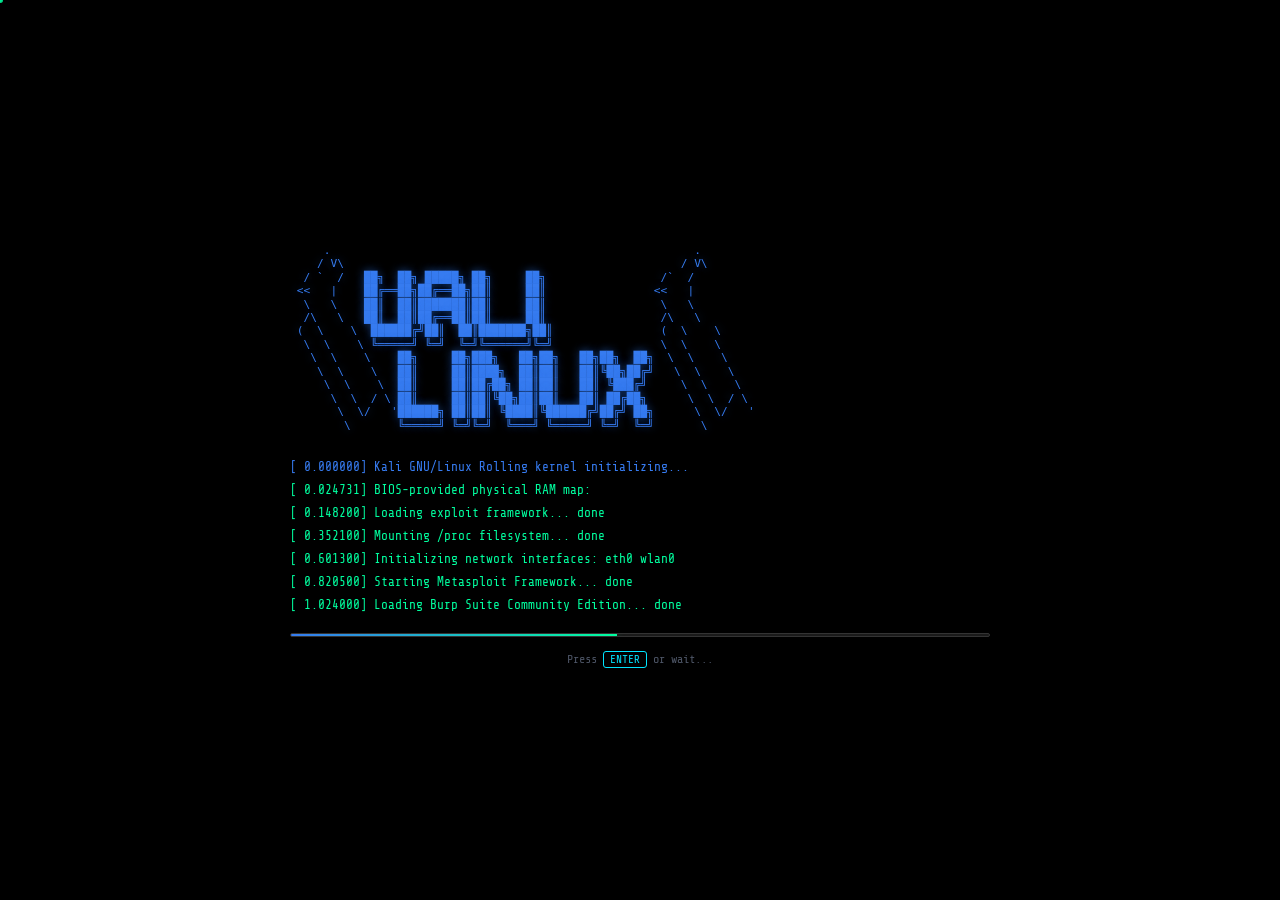
==== commit 9b803938: "update website" ====
--- a/index.html
+++ b/index.html
@@ -1,558 +1,550 @@
 <!DOCTYPE html>
 <html lang="en">
 <head>
-<meta charset="UTF-8">
-<meta name="viewport" content="width=device-width, initial-scale=1.0">
-<title>Alex Sharma — Computer Engineer, Web Developer & Cyber Security</title>
-<link rel="preconnect" href="https://fonts.googleapis.com">
-<link href="https://fonts.googleapis.com/css2?family=Syne:wght@400;500;600;700;800&family=DM+Sans:ital,wght@0,300;0,400;0,500;1,300&family=JetBrains+Mono:wght@400;500&display=swap" rel="stylesheet">
-<link rel="stylesheet" href="style.css">
+  <meta charset="UTF-8" />
+  <meta name="viewport" content="width=device-width, initial-scale=1.0"/>
+  <title>kruzxz - Personal Portfolio</title>
+  <link rel="stylesheet" href="style.css"/>
+  <link rel="preconnect" href="https://fonts.googleapis.com"/>
+  <link rel="preconnect" href="https://fonts.gstatic.com" crossorigin/>
+  <link href="https://fonts.googleapis.com/css2?family=Share+Tech+Mono&family=Rajdhani:wght@400;500;600;700&family=Orbitron:wght@400;700;900&display=swap" rel="stylesheet"/>
 </head>
 <body>
 
-<!-- NAV -->
-<nav>
-  <a href="#" class="nav-logo">
-    <div class="logo-mark">
-      <svg viewBox="0 0 24 24" xmlns="http://www.w3.org/2000/svg"><path d="M12 2L2 7l10 5 10-5-10-5zM2 17l10 5 10-5M2 12l10 5 10-5"/></svg>
-    </div>
-    <span class="logo-text">Alex Sharma</span>
-  </a>
-  <div class="nav-links">
-    <a href="#services">Services</a>
-    <a href="#process">Process</a>
-    <a href="#skills">Skills</a>
-    <a href="#projects">Projects</a>
-    <a href="#faq">FAQ</a>
-  </div>
-  <div class="nav-cta">
-    <a href="#projects" class="btn-ghost">View Projects</a>
-    <a href="#contact" class="btn-primary">Hire Me</a>
-  </div>
-</nav>
-
-<!-- HERO -->
-<div style="max-width:1280px;margin:0 auto;">
-  <div class="hero">
-    <div class="hero-badge">
-      <span class="dot"></span>
-      Available for new projects · Based in Ahmedabad
-    </div>
-    <h1>Build Secure, Scalable<br>Digital <span>Experiences</span></h1>
-    <p class="hero-sub">Full-stack engineering meets cyber security expertise. I design, build, and harden systems — from elegant web apps to penetration-tested infrastructure.</p>
-    <div class="hero-chips">
-      <span class="chip active">React / Next.js</span>
-      <span class="chip active">Python</span>
-      <span class="chip active">Node.js</span>
-      <span class="chip active">Penetration Testing</span>
-      <span class="chip">AWS / GCP</span>
-      <span class="chip">Linux Systems</span>
-      <span class="chip">Docker / K8s</span>
-      <span class="chip">PostgreSQL</span>
-    </div>
-    <div class="hero-actions">
-      <a href="#contact" class="btn-primary btn-lg">Book a Discovery Call</a>
-      <a href="#projects" class="btn-ghost btn-lg">View Case Studies</a>
-    </div>
-    <p class="hero-note">No upfront fee. Free initial consultation. NDA available.</p>
-
-    <!-- Mini Project Cards -->
-    <div class="hero-cards">
-      <div class="hcard">
-        <div class="hcard-label">Web App · Sprint Delivery</div>
-        <div class="hcard-tags">
-          <span class="tag">NEXT.JS</span>
-          <span class="tag">TYPESCRIPT</span>
-          <span class="tag">POSTGRES</span>
-        </div>
-        <div class="hcard-title">SaaS Dashboard Platform</div>
-        <div class="hcard-result">✓ SHIPPED IN 3 WEEKS</div>
-        <div style="font-size:12px;color:var(--gray-600);margin-top:6px;">Replaced legacy CRM with 60% faster load times</div>
-        <div class="hcard-eng">
-          <div class="eng-avatar">AS</div>
-          <span class="eng-name">Alex Sharma · Lead Engineer</span>
-        </div>
-      </div>
-      <div class="hcard">
-        <div class="hcard-label">Security Audit · Ongoing</div>
-        <div class="hcard-tags">
-          <span class="tag">KALI LINUX</span>
-          <span class="tag">BURP SUITE</span>
-          <span class="tag">METASPLOIT</span>
-        </div>
-        <div class="hcard-title">Fintech API Penetration Test</div>
-        <div class="hcard-result">✓ ZERO CRITICAL VULNS POST-FIX</div>
-        <div style="font-size:12px;color:var(--gray-600);margin-top:6px;">Discovered & remediated 12 high-severity vulnerabilities</div>
-        <div class="hcard-eng">
-          <div class="eng-avatar">AS</div>
-          <span class="eng-name">Alex Sharma · Security Engineer</span>
-        </div>
-      </div>
+  <!-- Matrix Canvas Background -->
+  <canvas id="matrix-canvas"></canvas>
+
+  <!-- Scanlines Overlay -->
+  <div class="scanlines"></div>
+
+  <!-- Boot Screen -->
+  <div id="boot-screen">
+    <div class="boot-content">
+      <div class="kali-dragon">
+        <pre class="ascii-dragon" id="ascii-art"></pre>
+      </div>
+      <div class="boot-log" id="boot-log"></div>
+      <div class="boot-progress">
+        <div class="progress-bar" id="progress-bar"></div>
+      </div>
+      <p class="boot-skip">Press <span class="key">ENTER</span> or wait...</p>
     </div>
   </div>
-</div>
-
-<!-- TRUSTED BY -->
-<div class="trusted">
-  <p class="trusted-label">Technologies & tools mastered</p>
-  <div class="trusted-logos">
-    <span>React</span>
-    <span>Python</span>
-    <span>AWS</span>
-    <span>Docker</span>
-    <span>Burp Suite</span>
-    <span>Kali Linux</span>
-    <span>PostgreSQL</span>
-  </div>
-</div>
-
-<!-- MARQUEE -->
-<div class="marquee-wrap">
-  <div class="marquee-track">
-    <span class="marquee-item">Next.js</span>
-    <span class="marquee-item">React</span>
-    <span class="marquee-item">TypeScript</span>
-    <span class="marquee-item">Node.js</span>
-    <span class="marquee-item">Python / Django</span>
-    <span class="marquee-item">PostgreSQL</span>
-    <span class="marquee-item">Redis</span>
-    <span class="marquee-item">AWS EC2 / S3</span>
-    <span class="marquee-item">Docker</span>
-    <span class="marquee-item">Kubernetes</span>
-    <span class="marquee-item">Kali Linux</span>
-    <span class="marquee-item">Burp Suite Pro</span>
-    <span class="marquee-item">Metasploit</span>
-    <span class="marquee-item">Wireshark</span>
-    <span class="marquee-item">Nmap</span>
-    <span class="marquee-item">OWASP Top 10</span>
-    <span class="marquee-item">GraphQL</span>
-    <span class="marquee-item">REST APIs</span>
-    <span class="marquee-item">Git / CI/CD</span>
-    <span class="marquee-item">Linux Administration</span>
-    <!-- duplicate for seamless loop -->
-    <span class="marquee-item">Next.js</span>
-    <span class="marquee-item">React</span>
-    <span class="marquee-item">TypeScript</span>
-    <span class="marquee-item">Node.js</span>
-    <span class="marquee-item">Python / Django</span>
-    <span class="marquee-item">PostgreSQL</span>
-    <span class="marquee-item">Redis</span>
-    <span class="marquee-item">AWS EC2 / S3</span>
-    <span class="marquee-item">Docker</span>
-    <span class="marquee-item">Kubernetes</span>
-    <span class="marquee-item">Kali Linux</span>
-    <span class="marquee-item">Burp Suite Pro</span>
-    <span class="marquee-item">Metasploit</span>
-    <span class="marquee-item">Wireshark</span>
-    <span class="marquee-item">Nmap</span>
-    <span class="marquee-item">OWASP Top 10</span>
-    <span class="marquee-item">GraphQL</span>
-    <span class="marquee-item">REST APIs</span>
-    <span class="marquee-item">Git / CI/CD</span>
-    <span class="marquee-item">Linux Administration</span>
-  </div>
-</div>
-
-<!-- STATS -->
-<div class="stats">
-  <div class="stat">
-    <div class="stat-num">40+</div>
-    <div class="stat-label">Projects Shipped</div>
-  </div>
-  <div class="stat">
-    <div class="stat-num">25+</div>
-    <div class="stat-label">Happy Clients</div>
-  </div>
-  <div class="stat">
-    <div class="stat-num">100%</div>
-    <div class="stat-label">Client Satisfaction Rate</div>
-  </div>
-</div>
-
-<!-- SERVICES -->
-<section id="services">
-  <div class="section-inner">
-    <div class="section-tag">What I do</div>
-    <h2 class="section-h2">Flexible Engagement Models</h2>
-    <p class="section-sub">Whether you need a new web app, a security audit, or an embedded engineer — I have a model for your exact needs.</p>
-    <div class="services-grid">
-      <div class="service-card">
-        <div class="service-icon">
-          <svg viewBox="0 0 24 24"><polyline points="16 18 22 12 16 6"/><polyline points="8 6 2 12 8 18"/></svg>
-        </div>
-        <h3>Full-Stack Web Development</h3>
-        <p>End-to-end design and engineering of performant web applications. From pixel-perfect UIs to robust backend APIs and database architecture.</p>
-        <ul class="service-features">
-          <li>React / Next.js frontends</li>
-          <li>Node.js / Python backends</li>
-          <li>Cloud deployment (AWS / GCP)</li>
-          <li>Database design & optimization</li>
-        </ul>
-        <a href="#contact" class="service-cta">Start a Web Project →</a>
-      </div>
-      <div class="service-card">
-        <div class="service-icon">
-          <svg viewBox="0 0 24 24"><path d="M12 22s8-4 8-10V5l-8-3-8 3v7c0 6 8 10 8 10z"/></svg>
-        </div>
-        <h3>Cyber Security & Pen Testing</h3>
-        <p>Identify and remediate vulnerabilities before attackers do. Comprehensive assessments aligned with OWASP, PTES, and NIST frameworks.</p>
-        <ul class="service-features">
-          <li>Web & API penetration testing</li>
-          <li>Network vulnerability assessments</li>
-          <li>Security hardening & remediation</li>
-          <li>Threat modelling & risk reports</li>
-        </ul>
-        <a href="#contact" class="service-cta">Book a Security Audit →</a>
-      </div>
-      <div class="service-card">
-        <div class="service-icon">
-          <svg viewBox="0 0 24 24"><circle cx="12" cy="12" r="3"/><path d="M19.07 4.93a10 10 0 0 1 0 14.14M4.93 4.93a10 10 0 0 0 0 14.14"/></svg>
-        </div>
-        <h3>Systems & Infrastructure Engineering</h3>
-        <p>Design resilient, scalable infrastructure with security baked in. CI/CD pipelines, containerization, and secure cloud architecture.</p>
-        <ul class="service-features">
-          <li>Docker / Kubernetes deployments</li>
-          <li>CI/CD pipeline setup</li>
-          <li>Linux server administration</li>
-          <li>Cloud cost & performance tuning</li>
-        </ul>
-        <a href="#contact" class="service-cta">Discuss Infrastructure →</a>
-      </div>
-    </div>
-  </div>
-</section>
-
-<!-- PROCESS TIMELINE -->
-<section id="process" style="background:var(--gray-900);border-top:1px solid rgba(255,255,255,0.06);border-bottom:1px solid rgba(255,255,255,0.06);">
-  <div class="section-inner">
-    <div class="section-tag">How it works</div>
-    <h2 class="section-h2">From Brief to Delivered in 14 Days</h2>
-    <p class="section-sub">No months of back-and-forth. A focused, milestone-driven process that ships real results fast.</p>
-    <div class="timeline">
-      <div class="timeline-step">
-        <div class="step-when">Today</div>
-        <div class="step-title">Describe Your Project</div>
-        <p class="step-desc">Fill a short intake form or book a 30-min call. I'll ask the right questions to scope your project accurately.</p>
-      </div>
-      <div class="timeline-step">
-        <div class="step-when">This Week</div>
-        <div class="step-metric">48hr</div>
-        <div class="step-title">Get a Detailed Proposal</div>
-        <p class="step-desc">Receive a scope, timeline, and fixed-price quote within 48 hours. Milestone-gated — you approve before each phase begins.</p>
-      </div>
-      <div class="timeline-step">
-        <div class="step-when">This Month</div>
-        <div class="step-metric">+100%</div>
-        <div class="step-title">Watch Results Ship</div>
-        <p class="step-desc">Weekly demos, full code ownership, and documented handover. No black boxes, no lock-in.</p>
-      </div>
-    </div>
-    <div style="margin-top:40px;text-align:center;">
-      <a href="#contact" class="btn-primary btn-lg">Start the Conversation</a>
-      <p style="font-size:13px;color:var(--gray-600);margin-top:12px;">No commitment. Free initial scope session.</p>
-    </div>
-  </div>
-</section>
-
-<!-- SKILLS -->
-<section id="skills">
-  <div class="section-inner">
-    <div class="section-tag">Technical Expertise</div>
-    <h2 class="section-h2">Elite Engineer, Matched to Your Stack</h2>
-    <p class="section-sub">Not just a generalist. Deep expertise across the full engineering and security stack — battle-tested on real production systems.</p>
-    <div class="skills-layout">
-      <div>
-        <div class="skill-file">
-          <div class="skill-file-header">
-            <div class="file-dots"><span class="d1"></span><span class="d2"></span><span class="d3"></span></div>
-            <span class="file-name">engineer_profile.ts</span>
-          </div>
-          <div class="skill-file-body">
-            <div class="skill-bar-item">
-              <div class="skill-bar-label"><span>Full-Stack Development</span><span>96%</span></div>
-              <div class="skill-bar-track"><div class="skill-bar-fill" style="width:96%"></div></div>
-            </div>
-            <div class="skill-bar-item">
-              <div class="skill-bar-label"><span>Cyber Security / Pen Testing</span><span>92%</span></div>
-              <div class="skill-bar-track"><div class="skill-bar-fill" style="width:92%"></div></div>
-            </div>
-            <div class="skill-bar-item">
-              <div class="skill-bar-label"><span>Cloud & DevOps</span><span>88%</span></div>
-              <div class="skill-bar-track"><div class="skill-bar-fill" style="width:88%"></div></div>
-            </div>
-            <div class="skill-bar-item">
-              <div class="skill-bar-label"><span>Systems / Linux Administration</span><span>90%</span></div>
-              <div class="skill-bar-track"><div class="skill-bar-fill" style="width:90%"></div></div>
-            </div>
-            <div style="margin-top:16px;display:flex;gap:8px;flex-wrap:wrap;">
-              <span class="skill-badge badge-accent">CEH Certified</span>
-              <span class="skill-badge badge-accent">AWS Solutions Architect</span>
-              <span class="skill-badge badge-accent">B.E. Computer Engineering</span>
-            </div>
-          </div>
-        </div>
-      </div>
-      <div class="skills-points">
-        <div class="skill-point">
-          <div class="sp-num">01</div>
-          <div>
-            <div class="sp-title">Experts Who Have Done What You Need</div>
-            <p class="sp-desc">Every project I take brings experience from real enterprise deployments, with proven patterns that eliminate guesswork. No experiments, just expertise.</p>
-          </div>
-        </div>
-        <div class="skill-point">
-          <div class="sp-num">02</div>
-          <div>
-            <div class="sp-title">Matched to Your Stack & Scale</div>
-            <p class="sp-desc">I've shipped products for startups, SMEs, and enterprises alike. The approach is tailored to your team size, tech stack, and specific challenges.</p>
-          </div>
-        </div>
-        <div class="skill-point">
-          <div class="sp-num">03</div>
-          <div>
-            <div class="sp-title">Available Now, Satisfaction Guaranteed</div>
-            <p class="sp-desc">Most projects kick off within a week. If you're not satisfied at the first milestone, you owe nothing — no questions asked.</p>
-          </div>
-        </div>
-      </div>
-    </div>
-  </div>
-</section>
-
-<!-- COMPARISON TABLE -->
-<section style="background:var(--gray-900);border-top:1px solid rgba(255,255,255,0.06);border-bottom:1px solid rgba(255,255,255,0.06);">
-  <div class="section-inner">
-    <div class="section-tag">Why hire me</div>
-    <h2 class="section-h2">Highest Quality, Best Value</h2>
-    <p class="section-sub">Compare working with me versus the alternatives. The difference isn't just price — it's outcome certainty.</p>
-    <div class="compare-wrap">
-      <table class="compare-table">
-        <thead>
-          <tr>
-            <th></th>
-            <th class="highlight">Alex Sharma</th>
-            <th>Agency</th>
-            <th>Freelance Platform</th>
-          </tr>
-        </thead>
-        <tbody>
-          <tr>
-            <td>Time to Start</td>
-            <td class="highlight">3–5 Days</td>
-            <td>2–4 Weeks</td>
-            <td>1–2 Weeks</td>
-          </tr>
-          <tr>
-            <td>Vetted & Proven</td>
-            <td class="highlight"><span class="check">✓</span></td>
-            <td><span class="cross">varies</span></td>
-            <td><span class="cross">✗</span></td>
-          </tr>
-          <tr>
-            <td>Fixed-Price Delivery</td>
-            <td class="highlight"><span class="check">✓</span></td>
-            <td><span class="cross">✗</span></td>
-            <td><span class="cross">✗</span></td>
-          </tr>
-          <tr>
-            <td>Security Expertise Included</td>
-            <td class="highlight"><span class="check">✓</span></td>
-            <td><span class="cross">add-on cost</span></td>
-            <td><span class="cross">separate hire</span></td>
-          </tr>
-          <tr>
-            <td>Satisfaction Guarantee</td>
-            <td class="highlight"><span class="check">✓</span></td>
-            <td><span class="cross">✗</span></td>
-            <td><span class="cross">✗</span></td>
-          </tr>
-          <tr>
-            <td>Cost</td>
-            <td class="highlight">$$</td>
-            <td>$$$$</td>
-            <td>$ (inconsistent)</td>
-          </tr>
-        </tbody>
-      </table>
-    </div>
-  </div>
-</section>
-
-<!-- PROJECTS / CASE STUDIES -->
-<section id="projects">
-  <div class="section-inner">
-    <div class="section-tag">Case Studies</div>
-    <h2 class="section-h2">Real Results. Real Deployments.</h2>
-    <p class="section-sub">A selection of projects spanning web engineering, security, and systems — each with measurable outcomes.</p>
-    <div class="projects-grid">
-      <div class="project-card">
-        <div class="project-meta">
-          <span class="project-domain" style="background:rgba(0,229,160,0.1);color:var(--accent);border:1px solid rgba(0,229,160,0.2);font-family:var(--font-mono);font-size:10px;padding:3px 10px;border-radius:3px;">FinTech · Full-Stack</span>
-          <span style="font-family:var(--font-mono);font-size:10px;color:var(--gray-600);">18 days</span>
-        </div>
-        <h3>PCI-Compliant Payment Dashboard</h3>
-        <p>Built a production-ready payment dashboard for a Series A startup — PCI-DSS compliant, fully tested, shipped 35% under budget. Features real-time transaction monitoring, fraud alerting, and role-based access control.</p>
-        <div class="project-stats">
-          <div class="ps"><div class="ps-val">18</div><div class="ps-label">Days to Launch</div></div>
-          <div class="ps"><div class="ps-val">35%</div><div class="ps-label">Under Budget</div></div>
-          <div class="ps"><div class="ps-val">PCI</div><div class="ps-label">DSS Compliant</div></div>
-        </div>
-        <a href="#contact" class="project-link">Read Case Study →</a>
-      </div>
-      <div class="project-card">
-        <div class="project-meta">
-          <span class="project-domain" style="background:rgba(255,59,59,0.1);color:#ff6b6b;border:1px solid rgba(255,59,59,0.2);font-family:var(--font-mono);font-size:10px;padding:3px 10px;border-radius:3px;">Security Audit</span>
-          <span style="font-family:var(--font-mono);font-size:10px;color:var(--gray-600);">Ongoing engagement</span>
-        </div>
-        <h3>API Penetration Test — Digital Lending Platform</h3>
-        <p>Conducted a full API and web application penetration test for a digital lending platform. Identified 12 high-severity vulnerabilities including IDOR, SQLi, and broken authentication. All issues remediated within 30 days.</p>
-        <div class="project-stats">
-          <div class="ps"><div class="ps-val">12</div><div class="ps-label">Vulns Found</div></div>
-          <div class="ps"><div class="ps-val">0</div><div class="ps-label">Post-Fix Critical</div></div>
-          <div class="ps"><div class="ps-val">30d</div><div class="ps-label">Full Remediation</div></div>
-        </div>
-        <a href="#contact" class="project-link">Read Case Study →</a>
-      </div>
-      <div class="project-card">
-        <div class="project-meta">
-          <span class="project-domain" style="background:rgba(37,99,235,0.1);color:#60a5fa;border:1px solid rgba(37,99,235,0.2);font-family:var(--font-mono);font-size:10px;padding:3px 10px;border-radius:3px;">SaaS · Full-Stack</span>
-          <span style="font-family:var(--font-mono);font-size:10px;color:var(--gray-600);">V1 Sprint</span>
-        </div>
-        <h3>Multi-Tenant SaaS Analytics Platform</h3>
-        <p>Designed and built a multi-tenant analytics dashboard from scratch, replacing a legacy spreadsheet workflow. Real-time data pipelines, custom charting, and a role-based permission system shipped in 3 weeks.</p>
-        <div class="project-stats">
-          <div class="ps"><div class="ps-val">3wk</div><div class="ps-label">Sprint Delivery</div></div>
-          <div class="ps"><div class="ps-val">60%</div><div class="ps-label">Faster Load</div></div>
-          <div class="ps"><div class="ps-val">5k+</div><div class="ps-label">Active Users</div></div>
-        </div>
-        <a href="#contact" class="project-link">Read Case Study →</a>
-      </div>
-      <div class="project-card">
-        <div class="project-meta">
-          <span class="project-domain" style="background:rgba(245,158,11,0.1);color:#fbbf24;border:1px solid rgba(245,158,11,0.2);font-family:var(--font-mono);font-size:10px;padding:3px 10px;border-radius:3px;">DevOps · Infrastructure</span>
-          <span style="font-family:var(--font-mono);font-size:10px;color:var(--gray-600);">Ongoing</span>
-        </div>
-        <h3>Kubernetes Infrastructure Hardening</h3>
-        <p>Audited and hardened a production Kubernetes cluster for an e-commerce company. Implemented network policies, secret management, image scanning, and RBAC — reducing attack surface by 70%.</p>
-        <div class="project-stats">
-          <div class="ps"><div class="ps-val">70%</div><div class="ps-label">Attack Surface ↓</div></div>
-          <div class="ps"><div class="ps-val">99.9%</div><div class="ps-label">Uptime SLA</div></div>
-          <div class="ps"><div class="ps-val">40%</div><div class="ps-label">Cost Savings</div></div>
-        </div>
-        <a href="#contact" class="project-link">Read Case Study →</a>
-      </div>
-    </div>
-    <div style="text-align:center;margin-top:40px;">
-      <a href="#contact" class="btn-ghost btn-lg">View All Projects</a>
-    </div>
-  </div>
-</section>
-
-<!-- FAQ -->
-<section id="faq" style="background:var(--gray-900);border-top:1px solid rgba(255,255,255,0.06);">
-  <div class="section-inner">
-    <div class="section-tag">FAQ</div>
-    <h2 class="section-h2">Frequently Asked Questions</h2>
-    <p class="section-sub" style="margin-bottom:40px;">Everything you need to know before we work together.</p>
-    <div class="faq-list">
-      <div class="faq-item open">
-        <div class="faq-q" onclick="toggleFaq(this)">What services do you offer? <span class="icon">+</span></div>
-        <div class="faq-a">I offer full-stack web development (React, Node.js, Python), cyber security consulting and penetration testing, and cloud/DevOps infrastructure engineering. I can work as an embedded team member or deliver fixed-scope projects.</div>
-      </div>
-      <div class="faq-item">
-        <div class="faq-q" onclick="toggleFaq(this)">How quickly can you start? <span class="icon">+</span></div>
-        <div class="faq-a">Most projects kick off within 3–5 days after the initial scoping call. I'll provide a detailed proposal within 48 hours of our first conversation.</div>
-      </div>
-      <div class="faq-item">
-        <div class="faq-q" onclick="toggleFaq(this)">Do you work with non-technical founders? <span class="icon">+</span></div>
-        <div class="faq-a">Absolutely. I translate technical complexity into plain language. You'll always know exactly what's being built, why, and when — with weekly demos and clear milestone sign-offs.</div>
-      </div>
-      <div class="faq-item">
-        <div class="faq-q" onclick="toggleFaq(this)">What does a security audit involve? <span class="icon">+</span></div>
-        <div class="faq-a">A typical security engagement covers reconnaissance, vulnerability scanning, manual testing (OWASP Top 10, business logic flaws, auth weaknesses), and a written report with severity ratings and step-by-step remediation guidance. I can also assist with the fix implementation.</div>
-      </div>
-      <div class="faq-item">
-        <div class="faq-q" onclick="toggleFaq(this)">What if the project isn't what I expected? <span class="icon">+</span></div>
-        <div class="faq-a">Projects are milestone-gated — you review and approve each phase before work continues. If at the first milestone you're unhappy, you owe nothing. No lock-in, no termination fees.</div>
-      </div>
-      <div class="faq-item">
-        <div class="faq-q" onclick="toggleFaq(this)">Do you sign NDAs? <span class="icon">+</span></div>
-        <div class="faq-a">Yes. I'm happy to sign an NDA before any scoping discussions. Confidentiality is standard practice for all client engagements.</div>
-      </div>
-    </div>
-  </div>
-</section>
-
-<!-- CTA -->
-<div class="cta-section" id="contact">
-  <div class="cta-inner">
-    <h2>Ready to Build Something <span>Exceptional?</span></h2>
-    <div class="cta-btns">
-      <a href="mailto:alex@example.com" class="btn-primary btn-lg">Start My Project</a>
-      <a href="https://linkedin.com" class="btn-ghost btn-lg">Connect on LinkedIn</a>
-      <p class="cta-note">Free scoping call · NDA available · Results guaranteed</p>
-    </div>
-  </div>
-</div>
-
-<!-- FOOTER -->
-<footer>
-  <div class="footer-inner">
-    <div class="footer-top">
-      <div class="footer-brand">
-        <a href="#" class="nav-logo" style="text-decoration:none;">
-          <div class="logo-mark"><svg viewBox="0 0 24 24" xmlns="http://www.w3.org/2000/svg"><path d="M12 2L2 7l10 5 10-5-10-5zM2 17l10 5 10-5M2 12l10 5 10-5"/></svg></div>
-          <span class="logo-text">Alex Sharma</span>
-        </a>
-        <p>Computer Engineer · Full-Stack Web Developer · Cyber Security Specialist. Based in Ahmedabad, India. Available globally.</p>
-        <div class="footer-contact">
-          <a href="tel:+919876543210">+91 98765 43210</a>
-          <a href="mailto:alex@example.com">alex@example.com</a>
-          <a href="#">Ahmedabad, Gujarat, India</a>
-        </div>
-      </div>
-      <div class="footer-col">
-        <h4>Services</h4>
-        <ul>
-          <li><a href="#">Full-Stack Development</a></li>
-          <li><a href="#">Penetration Testing</a></li>
-          <li><a href="#">Cloud Infrastructure</a></li>
-          <li><a href="#">Security Audits</a></li>
-          <li><a href="#">App Rescue</a></li>
-        </ul>
-      </div>
-      <div class="footer-col">
-        <h4>Explore</h4>
-        <ul>
-          <li><a href="#">Case Studies</a></li>
-          <li><a href="#">Blog</a></li>
-          <li><a href="#">Tech Stack</a></li>
-          <li><a href="#">Certifications</a></li>
-          <li><a href="#">FAQs</a></li>
-        </ul>
-      </div>
-      <div class="footer-col">
-        <h4>Connect</h4>
-        <ul>
-          <li><a href="#">LinkedIn</a></li>
-          <li><a href="#">GitHub</a></li>
-          <li><a href="#">Twitter / X</a></li>
-          <li><a href="#">HackerOne Profile</a></li>
-          <li><a href="#">Contact Me</a></li>
-        </ul>
-      </div>
-    </div>
-    <div class="footer-bottom">
-      <p>© 2026 Alex Sharma. All rights reserved.</p>
-      <div class="footer-bottom-links">
-        <a href="#">Privacy Policy</a>
-        <a href="#">Terms of Service</a>
-        <a href="#">NDA Template</a>
-      </div>
-    </div>
-  </div>
-</footer>
-
-<script src="script.js"></script>
+
+  <!-- Main Site -->
+  <div id="main-site" class="hidden">
+
+    <!-- Navigation -->
+    <nav id="navbar">
+      <div class="nav-brand">
+        <span class="prompt">kruzxz@kali</span><span class="colon">:</span><span class="path">~</span><span class="hash">#</span>
+      </div>
+      <ul class="nav-links">
+        <li><a href="#about" class="nav-link" data-cmd="./about.sh">about</a></li>
+        <li><a href="#skills" class="nav-link" data-cmd="./skills.sh">skills</a></li>
+        <li><a href="#services" class="nav-link" data-cmd="./services.sh">services</a></li>
+        <li><a href="#projects" class="nav-link" data-cmd="./projects.sh">projects</a></li>
+        <li><a href="#contact" class="nav-link" data-cmd="./contact.sh">contact</a></li>
+      </ul>
+      <div class="nav-status">
+        <span class="status-dot"></span>
+        <span class="status-text">ONLINE</span>
+      </div>
+      <button class="hamburger" id="hamburger" aria-label="Menu">
+        <span></span><span></span><span></span>
+      </button>
+    </nav>
+
+    <!-- Hero Section -->
+    <section id="hero">
+      <div class="hero-container">
+        <div class="terminal-window">
+          <div class="terminal-titlebar">
+            <div class="terminal-buttons">
+              <span class="t-btn t-close"></span>
+              <span class="t-btn t-min"></span>
+              <span class="t-btn t-max"></span>
+            </div>
+            <span class="terminal-title">root@kali: ~</span>
+          </div>
+          <div class="terminal-body">
+            <div class="terminal-output" id="terminal-output"></div>
+            <div class="terminal-input-line">
+              <span class="prompt-full">root@kali:~# </span>
+              <span class="cursor-line" id="cursor-line"></span>
+              <span class="cursor blink">█</span>
+            </div>
+          </div>
+        </div>
+        <div class="hero-info">
+          <p class="hero-label">// IDENTITY</p>
+          <h1 class="hero-name" id="hero-name"></h1>
+          <p class="hero-roles">
+            <span class="role-tag active" data-role="Cyber Security Researcher">Cyber Security Researcher</span>
+            <span class="role-sep"> / </span>
+            <span class="role-tag" data-role="Computer Engineer">Computer Engineer</span>
+            <span class="role-sep"> / </span>
+            <span class="role-tag" data-role="Freelancer">Freelancer</span>
+          </p>
+          <p class="hero-tagline">Exploiting the web. Securing systems. Delivering results.</p>
+          <div class="hero-actions">
+            <a href="#projects" class="btn btn-primary">ls ./projects</a>
+            <a href="#contact" class="btn btn-outline">nc -lvp contact</a>
+          </div>
+        </div>
+      </div>
+      <div class="scroll-indicator">
+        <span>scroll down</span>
+        <div class="scroll-line"></div>
+      </div>
+    </section>
+
+    <!-- About Section -->
+    <section id="about">
+      <div class="section-header">
+        <span class="section-cmd">cat about.txt</span>
+        <span class="section-divider"></span>
+        <h2 class="section-title">About Me</h2>
+      </div>
+      <div class="about-grid">
+        <div class="about-avatar-wrapper">
+          <div class="avatar-terminal">
+            <div class="terminal-titlebar small">
+              <div class="terminal-buttons">
+                <span class="t-btn t-close"></span>
+                <span class="t-btn t-min"></span>
+                <span class="t-btn t-max"></span>
+              </div>
+              <span class="terminal-title">whoami</span>
+            </div>
+            <div class="avatar-box">
+              <div class="avatar-ascii">
+                <pre>
+  ╔══════════════╗
+  ║  ┌────────┐  ║
+  ║  │ ▓▓▓▓▓▓ │  ║
+  ║  │ ▓ ◉◉ ▓ │  ║
+  ║  │ ▓  ▲  ▓ │  ║
+  ║  │ ▓ ─── ▓ │  ║
+  ║  └────────┘  ║
+  ║   [HACKER]   ║
+  ╚══════════════╝
+                </pre>
+              </div>
+              <div class="avatar-stats">
+                <div class="stat-row"><span class="stat-key">UID:</span><span class="stat-val">0 (root)</span></div>
+                <div class="stat-row"><span class="stat-key">GID:</span><span class="stat-val">0 (root)</span></div>
+                <div class="stat-row"><span class="stat-key">Shell:</span><span class="stat-val">/bin/zsh</span></div>
+                <div class="stat-row"><span class="stat-key">OS:</span><span class="stat-val">Kali Linux</span></div>
+                <div class="stat-row"><span class="stat-key">Mode:</span><span class="stat-val" id="uptime-val">Freelance</span></div>
+              </div>
+            </div>
+          </div>
+        </div>
+        <div class="about-content">
+          <div class="about-text">
+            <p class="highlight-line"><span class="comment">// Hello World 👋</span></p>
+            <p>I'm a <strong class="accent-green">Full-Stack Web Developer</strong> and <strong class="accent-blue">Cybersecurity Specialist</strong> operating as a freelancer. I build fast, secure, and scalable web applications while also hunting vulnerabilities and hardening digital infrastructures.</p>
+            <p>With deep knowledge in <strong class="accent-cyan">offensive security</strong>, penetration testing, and modern web frameworks, I bridge the gap between development and security — delivering solutions that are both functional and fortified.</p>
+            <p>Every project I take is treated like a mission. Recon. Plan. Execute. Deliver.</p>
+          </div>
+          <div class="about-badges">
+            <div class="badge"><span class="badge-icon">🎯</span>Penetration Testing</div>
+            <div class="badge"><span class="badge-icon">🔐</span>OSCP Oriented</div>
+            <div class="badge"><span class="badge-icon">⚡</span>Full Stack Dev</div>
+            <div class="badge"><span class="badge-icon">🕵️</span>Bug Bounty</div>
+            <div class="badge"><span class="badge-icon">🐉</span>Kali Linux</div>
+            <div class="badge"><span class="badge-icon">🌐</span>Open Source</div>
+          </div>
+        </div>
+      </div>
+    </section>
+
+    <!-- Skills Section -->
+    <section id="skills">
+      <div class="section-header">
+        <span class="section-cmd">nmap --skills localhost</span>
+        <span class="section-divider"></span>
+        <h2 class="section-title">Skills & Arsenal</h2>
+      </div>
+      <div class="skills-grid">
+
+        <div class="skill-category">
+          <div class="skill-cat-header">
+            <span class="cat-icon">💻</span>
+            <h3>Web Development</h3>
+            <span class="cat-tag">DEV</span>
+          </div>
+          <div class="skill-items">
+            <div class="skill-item">
+              <div class="skill-label"><span>HTML / CSS</span><span class="skill-percent">95%</span></div>
+              <div class="skill-bar"><div class="skill-fill" data-width="95"></div></div>
+            </div>
+            <div class="skill-item">
+              <div class="skill-label"><span>JavaScript</span><span class="skill-percent">90%</span></div>
+              <div class="skill-bar"><div class="skill-fill" data-width="90"></div></div>
+            </div>
+            <div class="skill-item">
+              <div class="skill-label"><span>React / Next.js</span><span class="skill-percent">85%</span></div>
+              <div class="skill-bar"><div class="skill-fill" data-width="85"></div></div>
+            </div>
+            <div class="skill-item">
+              <div class="skill-label"><span>Node.js / Express</span><span class="skill-percent">82%</span></div>
+              <div class="skill-bar"><div class="skill-fill" data-width="82"></div></div>
+            </div>
+            <div class="skill-item">
+              <div class="skill-label"><span>Python / Django</span><span class="skill-percent">78%</span></div>
+              <div class="skill-bar"><div class="skill-fill" data-width="78"></div></div>
+            </div>
+            <div class="skill-item">
+              <div class="skill-label"><span>MongoDB / MySQL</span><span class="skill-percent">80%</span></div>
+              <div class="skill-bar"><div class="skill-fill" data-width="80"></div></div>
+            </div>
+          </div>
+        </div>
+
+        <div class="skill-category">
+          <div class="skill-cat-header">
+            <span class="cat-icon">🔐</span>
+            <h3>Cybersecurity</h3>
+            <span class="cat-tag sec">SEC</span>
+          </div>
+          <div class="skill-items">
+            <div class="skill-item">
+              <div class="skill-label"><span>Penetration Testing</span><span class="skill-percent">90%</span></div>
+              <div class="skill-bar"><div class="skill-fill sec" data-width="90"></div></div>
+            </div>
+            <div class="skill-item">
+              <div class="skill-label"><span>Network Security</span><span class="skill-percent">88%</span></div>
+              <div class="skill-bar"><div class="skill-fill sec" data-width="88"></div></div>
+            </div>
+            <div class="skill-item">
+              <div class="skill-label"><span>Web App Security</span><span class="skill-percent">92%</span></div>
+              <div class="skill-bar"><div class="skill-fill sec" data-width="92"></div></div>
+            </div>
+            <div class="skill-item">
+              <div class="skill-label"><span>Metasploit / Burp</span><span class="skill-percent">85%</span></div>
+              <div class="skill-bar"><div class="skill-fill sec" data-width="85"></div></div>
+            </div>
+            <div class="skill-item">
+              <div class="skill-label"><span>CTF / Bug Bounty</span><span class="skill-percent">87%</span></div>
+              <div class="skill-bar"><div class="skill-fill sec" data-width="87"></div></div>
+            </div>
+            <div class="skill-item">
+              <div class="skill-label"><span>OSINT / Recon</span><span class="skill-percent">89%</span></div>
+              <div class="skill-bar"><div class="skill-fill sec" data-width="89"></div></div>
+            </div>
+          </div>
+        </div>
+
+        <div class="skill-category tools-category">
+          <div class="skill-cat-header">
+            <span class="cat-icon">⚙️</span>
+            <h3>Tools & Environment</h3>
+            <span class="cat-tag tools">TOOLS</span>
+          </div>
+          <div class="tools-grid">
+            <div class="tool-badge">Kali Linux</div>
+            <div class="tool-badge">Nmap</div>
+            <div class="tool-badge">Wireshark</div>
+            <div class="tool-badge">Burp Suite</div>
+            <div class="tool-badge">Metasploit</div>
+            <div class="tool-badge">Hydra</div>
+            <div class="tool-badge">Git / GitHub</div>
+            <div class="tool-badge">Docker</div>
+            <div class="tool-badge">Nginx</div>
+            <div class="tool-badge">AWS / VPS</div>
+            <div class="tool-badge">SQLMap</div>
+            <div class="tool-badge">Aircrack-ng</div>
+          </div>
+        </div>
+
+      </div>
+    </section>
+
+    <!-- Services Section -->
+    <section id="services">
+      <div class="section-header">
+        <span class="section-cmd">systemctl list-services</span>
+        <span class="section-divider"></span>
+        <h2 class="section-title">Services</h2>
+      </div>
+      <div class="services-grid">
+        <div class="service-card" data-index="01">
+          <div class="service-icon">🌐</div>
+          <h3 class="service-title">Web Development</h3>
+          <p class="service-desc">Full-stack web applications built with modern frameworks. Responsive, performant, and SEO-optimized.</p>
+          <ul class="service-list">
+            <li>Custom Website Design</li>
+            <li>React / Next.js Apps</li>
+            <li>REST API Development</li>
+            <li>Database Architecture</li>
+          </ul>
+          <div class="service-footer">
+            <span class="service-status active">● ACTIVE</span>
+          </div>
+        </div>
+        <div class="service-card featured" data-index="02">
+          <div class="service-badge">POPULAR</div>
+          <div class="service-icon">🔍</div>
+          <h3 class="service-title">Penetration Testing</h3>
+          <p class="service-desc">Full-scope offensive security assessments. Web apps, networks, and social engineering simulations.</p>
+          <ul class="service-list">
+            <li>Web App Pen Testing</li>
+            <li>Network Vulnerability Scan</li>
+            <li>OWASP Top 10 Audit</li>
+            <li>Detailed Security Reports</li>
+          </ul>
+          <div class="service-footer">
+            <span class="service-status active">● ACTIVE</span>
+          </div>
+        </div>
+        <div class="service-card" data-index="03">
+          <div class="service-icon">🛡️</div>
+          <h3 class="service-title">Security Hardening</h3>
+          <p class="service-desc">Fortify your existing systems against threats. Server config, firewall rules, and secure coding reviews.</p>
+          <ul class="service-list">
+            <li>Server Hardening</li>
+            <li>SSL/TLS Configuration</li>
+            <li>Code Security Review</li>
+            <li>Incident Response</li>
+          </ul>
+          <div class="service-footer">
+            <span class="service-status active">● ACTIVE</span>
+          </div>
+        </div>
+        <div class="service-card" data-index="04">
+          <div class="service-icon">🐛</div>
+          <h3 class="service-title">Bug Bounty Consulting</h3>
+          <p class="service-desc">Help your team set up and manage bug bounty programs. Also available for responsible disclosure reports.</p>
+          <ul class="service-list">
+            <li>Program Setup</li>
+            <li>Scope Definition</li>
+            <li>Triage & Validation</li>
+            <li>CVE Documentation</li>
+          </ul>
+          <div class="service-footer">
+            <span class="service-status active">● ACTIVE</span>
+          </div>
+        </div>
+      </div>
+    </section>
+
+    <!-- Projects Section -->
+    <section id="projects">
+      <div class="section-header">
+        <span class="section-cmd">ls -la ./projects/</span>
+        <span class="section-divider"></span>
+        <h2 class="section-title">Projects</h2>
+      </div>
+      <div class="projects-grid">
+        <div class="project-card">
+          <div class="project-header">
+            <span class="project-type dev">DEV</span>
+            <div class="project-links">
+              <a href="#" class="proj-link" title="GitHub">{ }</a>
+              <a href="#" class="proj-link" title="Live">↗</a>
+            </div>
+          </div>
+          <h3 class="project-title">SecureDash</h3>
+          <p class="project-desc">A real-time cybersecurity dashboard built with React & Node.js. Monitors network events, logs, and threat feeds via WebSockets.</p>
+          <div class="project-tags">
+            <span class="tag">React</span>
+            <span class="tag">Node.js</span>
+            <span class="tag">WebSocket</span>
+            <span class="tag">MongoDB</span>
+          </div>
+        </div>
+        <div class="project-card">
+          <div class="project-header">
+            <span class="project-type sec">SEC</span>
+            <div class="project-links">
+              <a href="#" class="proj-link">{ }</a>
+              <a href="#" class="proj-link">↗</a>
+            </div>
+          </div>
+          <h3 class="project-title">AutoRecon++</h3>
+          <p class="project-desc">Python-based automated recon tool for bug bounty hunters. Chains Nmap, Subfinder, and Nuclei into a single workflow.</p>
+          <div class="project-tags">
+            <span class="tag">Python</span>
+            <span class="tag">Nmap</span>
+            <span class="tag">Nuclei</span>
+            <span class="tag">Bash</span>
+          </div>
+        </div>
+        <div class="project-card">
+          <div class="project-header">
+            <span class="project-type dev">DEV</span>
+            <div class="project-links">
+              <a href="#" class="proj-link">{ }</a>
+              <a href="#" class="proj-link">↗</a>
+            </div>
+          </div>
+          <h3 class="project-title">PhishGuard</h3>
+          <p class="project-desc">ML-powered phishing URL detector. Trained on 100K+ URLs. Deployed as a Chrome extension and REST API service.</p>
+          <div class="project-tags">
+            <span class="tag">Python</span>
+            <span class="tag">ML</span>
+            <span class="tag">Chrome Ext</span>
+            <span class="tag">Flask</span>
+          </div>
+        </div>
+        <div class="project-card">
+          <div class="project-header">
+            <span class="project-type sec">SEC</span>
+            <div class="project-links">
+              <a href="#" class="proj-link">{ }</a>
+              <a href="#" class="proj-link">↗</a>
+            </div>
+          </div>
+          <h3 class="project-title">SQLi Hunter</h3>
+          <p class="project-desc">Automated SQL injection scanner with bypass techniques. Detects blind, time-based, and error-based SQLi vulnerabilities.</p>
+          <div class="project-tags">
+            <span class="tag">Python</span>
+            <span class="tag">SQLMap</span>
+            <span class="tag">Automation</span>
+          </div>
+        </div>
+        <div class="project-card">
+          <div class="project-header">
+            <span class="project-type dev">DEV</span>
+            <div class="project-links">
+              <a href="#" class="proj-link">{ }</a>
+              <a href="#" class="proj-link">↗</a>
+            </div>
+          </div>
+          <h3 class="project-title">HackFolio</h3>
+          <p class="project-desc">Open-source Kali-themed developer portfolio template. 100+ GitHub stars. Fully customizable with zero dependencies.</p>
+          <div class="project-tags">
+            <span class="tag">HTML</span>
+            <span class="tag">CSS</span>
+            <span class="tag">JS</span>
+            <span class="tag">Open Source</span>
+          </div>
+        </div>
+        <div class="project-card">
+          <div class="project-header">
+            <span class="project-type sec">SEC</span>
+            <div class="project-links">
+              <a href="#" class="proj-link">{ }</a>
+              <a href="#" class="proj-link">↗</a>
+            </div>
+          </div>
+          <h3 class="project-title">WiFi Analyzer CLI</h3>
+          <p class="project-desc">Bash + Python tool for wireless network analysis. Detects rogue APs, deauth attacks, and WPS vulnerabilities.</p>
+          <div class="project-tags">
+            <span class="tag">Bash</span>
+            <span class="tag">Python</span>
+            <span class="tag">Aircrack-ng</span>
+          </div>
+        </div>
+      </div>
+    </section>
+
+    <!-- Contact Section -->
+    <section id="contact">
+      <div class="section-header">
+        <span class="section-cmd">nc -lvp 4444 # contact</span>
+        <span class="section-divider"></span>
+        <h2 class="section-title">Contact</h2>
+      </div>
+      <div class="contact-grid">
+        <div class="contact-info">
+          <div class="contact-terminal">
+            <div class="terminal-titlebar small">
+              <div class="terminal-buttons">
+                <span class="t-btn t-close"></span>
+                <span class="t-btn t-min"></span>
+                <span class="t-btn t-max"></span>
+              </div>
+              <span class="terminal-title">contact.txt</span>
+            </div>
+            <div class="contact-terminal-body">
+              <div class="contact-line">
+                <span class="ct-key">$ email</span>
+                <span class="ct-val">root@yourdomain.com</span>
+              </div>
+              <div class="contact-line">
+                <span class="ct-key">$ github</span>
+                <span class="ct-val">github.com/yourusername</span>
+              </div>
+              <div class="contact-line">
+                <span class="ct-key">$ linkedin</span>
+                <span class="ct-val">linkedin.com/in/yourusername</span>
+              </div>
+              <div class="contact-line">
+                <span class="ct-key">$ discord</span>
+                <span class="ct-val">hacker#0000</span>
+              </div>
+              <div class="contact-line">
+                <span class="ct-key">$ location</span>
+                <span class="ct-val">Remote Worldwide 🌍</span>
+              </div>
+              <div class="contact-line blink-line">
+                <span class="ct-key">$ status</span>
+                <span class="ct-val available">● Available for hire</span>
+              </div>
+            </div>
+          </div>
+        </div>
+        <div class="contact-form-wrapper">
+          <form class="contact-form" id="contact-form" onsubmit="handleFormSubmit(event)">
+            <div class="form-group">
+              <label for="name">// Your Name</label>
+              <input type="text" id="name" placeholder="Enter your name..." required autocomplete="off"/>
+            </div>
+            <div class="form-group">
+              <label for="email">// Email Address</label>
+              <input type="email" id="email" placeholder="Enter your email..." required autocomplete="off"/>
+            </div>
+            <div class="form-group">
+              <label for="subject">// Subject</label>
+              <select id="subject">
+                <option value="">Select a service...</option>
+                <option value="web">Web Development</option>
+                <option value="pentest">Penetration Testing</option>
+                <option value="hardening">Security Hardening</option>
+                <option value="bugbounty">Bug Bounty Consulting</option>
+                <option value="other">Other</option>
+              </select>
+            </div>
+            <div class="form-group">
+              <label for="message">// Message</label>
+              <textarea id="message" rows="5" placeholder="Describe your mission..." required></textarea>
+            </div>
+            <button type="submit" class="btn btn-primary full-width">
+              <span class="btn-text">./send_message.sh</span>
+              <span class="btn-loader hidden" id="btn-loader">Sending...</span>
+            </button>
+            <div class="form-success hidden" id="form-success">
+              <span class="success-icon">✓</span> Message transmitted successfully!
+            </div>
+          </form>
+        </div>
+      </div>
+    </section>
+
+    <!-- Footer -->
+    <footer id="footer">
+      <div class="footer-content">
+        <div class="footer-brand">
+          <span class="prompt">root@kali</span><span class="colon">:</span><span class="path">~</span><span class="hash">#</span>
+          <span class="footer-copy">  © 2025 All Rights Reserved</span>
+        </div>
+        <div class="footer-links">
+          <a href="#">GitHub</a>
+          <a href="#">LinkedIn</a>
+          <a href="#">HackTheBox</a>
+          <a href="#">TryHackMe</a>
+        </div>
+        <div class="footer-cmd">
+          <span class="footer-terminal">System uptime: <span id="footer-uptime">calculating...</span></span>
+        </div>
+      </div>
+    </footer>
+
+  </div><!-- /main-site -->
+
+  <script src="script.js"></script>
 </body>
 </html>
--- a/style.css
+++ b/style.css
@@ -1,206 +1,1233 @@
-*, *::before, *::after { box-sizing: border-box; margin: 0; padding: 0; }
+/* ============================================================
+   ROOT VARIABLES — KALI LINUX THEME
+   ============================================================ */
 :root {
-  --black: #0a0a0a;
-  --white: #ffffff;
-  --gray-50: #f9f9f7;
-  --gray-100: #f0ede8;
-  --gray-200: #d8d5cf;
-  --gray-400: #9a9890;
-  --gray-600: #5c5b57;
-  --gray-900: #1a1917;
-  --accent: #00e5a0;
-  --accent-dim: #00b87d;
-  --accent-glow: rgba(0,229,160,0.15);
-  --red: #ff3b3b;
-  --blue: #2563eb;
-  --yellow: #f59e0b;
-  --font-head: 'Syne', sans-serif;
-  --font-body: 'DM Sans', sans-serif;
-  --font-mono: 'JetBrains Mono', monospace;
-}
-html { scroll-behavior: smooth; }
-body { font-family: var(--font-body); background: var(--black); color: var(--white); line-height: 1.6; overflow-x: hidden; }
-
-/* NAV */
-nav { position: fixed; top: 0; left: 0; right: 0; z-index: 100; display: flex; align-items: center; justify-content: space-between; padding: 0 5%; height: 68px; border-bottom: 1px solid rgba(255,255,255,0.06); background: rgba(10,10,10,0.92); backdrop-filter: blur(12px); }
-.nav-logo { display: flex; align-items: center; gap: 10px; text-decoration: none; }
-.logo-mark { width: 34px; height: 34px; background: var(--accent); border-radius: 8px; display: flex; align-items: center; justify-content: center; }
-.logo-mark svg { width: 20px; height: 20px; fill: var(--black); }
-.logo-text { font-family: var(--font-head); font-size: 17px; font-weight: 700; color: var(--white); letter-spacing: -0.3px; }
-.nav-links { display: flex; align-items: center; gap: 36px; }
-.nav-links a { font-size: 14px; color: var(--gray-400); text-decoration: none; transition: color 0.2s; }
-.nav-links a:hover { color: var(--white); }
-.nav-cta { display: flex; align-items: center; gap: 12px; }
-.btn-ghost { font-family: var(--font-body); font-size: 14px; padding: 8px 18px; border: 1px solid rgba(255,255,255,0.18); background: transparent; color: var(--white); border-radius: 6px; cursor: pointer; text-decoration: none; transition: background 0.2s, border-color 0.2s; }
-.btn-ghost:hover { background: rgba(255,255,255,0.07); border-color: rgba(255,255,255,0.3); }
-.btn-primary { font-family: var(--font-body); font-size: 14px; font-weight: 500; padding: 8px 18px; background: var(--accent); color: var(--black); border: none; border-radius: 6px; cursor: pointer; text-decoration: none; transition: background 0.2s, transform 0.15s; }
-.btn-primary:hover { background: var(--accent-dim); transform: translateY(-1px); }
-
-/* HERO */
-.hero { padding: 148px 5% 100px; max-width: 1280px; margin: 0 auto; }
-.hero-badge { display: inline-flex; align-items: center; gap: 8px; padding: 5px 14px; border: 1px solid rgba(0,229,160,0.3); border-radius: 100px; background: rgba(0,229,160,0.08); font-size: 12px; font-family: var(--font-mono); color: var(--accent); margin-bottom: 28px; }
-.hero-badge .dot { width: 6px; height: 6px; background: var(--accent); border-radius: 50%; animation: pulse 1.8s infinite; }
-@keyframes pulse { 0%,100%{opacity:1}50%{opacity:0.3} }
-.hero h1 { font-family: var(--font-head); font-size: clamp(42px, 5.5vw, 76px); font-weight: 800; line-height: 1.05; letter-spacing: -2px; max-width: 820px; margin-bottom: 24px; }
-.hero h1 span { color: var(--accent); }
-.hero-sub { font-size: 17px; color: var(--gray-400); max-width: 520px; line-height: 1.7; margin-bottom: 40px; }
-.hero-chips { display: flex; flex-wrap: wrap; gap: 10px; margin-bottom: 40px; }
-.chip { font-family: var(--font-mono); font-size: 11px; padding: 5px 12px; border-radius: 4px; border: 1px solid rgba(255,255,255,0.1); color: var(--gray-400); }
-.chip.active { border-color: rgba(0,229,160,0.4); color: var(--accent); background: rgba(0,229,160,0.07); }
-.hero-actions { display: flex; gap: 14px; align-items: center; }
-.btn-lg { font-size: 15px; padding: 13px 28px; border-radius: 8px; }
-.hero-note { font-size: 13px; color: var(--gray-600); margin-top: 16px; }
-
-/* ANIMATED CARDS */
-.hero-cards { display: grid; grid-template-columns: 1fr 1fr; gap: 16px; margin-top: 70px; }
-.hcard { background: var(--gray-900); border: 1px solid rgba(255,255,255,0.08); border-radius: 12px; padding: 22px; position: relative; overflow: hidden; }
-.hcard::before { content: ''; position: absolute; top: 0; left: 0; right: 0; height: 2px; background: linear-gradient(90deg, transparent, var(--accent), transparent); opacity: 0.6; }
-.hcard-label { font-family: var(--font-mono); font-size: 10px; color: var(--gray-600); text-transform: uppercase; letter-spacing: 1px; margin-bottom: 10px; }
-.hcard-title { font-family: var(--font-head); font-size: 14px; font-weight: 700; margin-bottom: 8px; }
-.hcard-result { display: inline-flex; align-items: center; gap: 6px; font-family: var(--font-mono); font-size: 11px; padding: 4px 10px; border-radius: 4px; background: rgba(0,229,160,0.1); color: var(--accent); border: 1px solid rgba(0,229,160,0.2); margin-top: 8px; }
-.hcard-tags { display: flex; gap: 6px; flex-wrap: wrap; margin-top: 10px; }
-.tag { font-family: var(--font-mono); font-size: 10px; padding: 3px 8px; border-radius: 3px; background: rgba(255,255,255,0.05); color: var(--gray-400); }
-.hcard-eng { margin-top: 16px; display: flex; align-items: center; gap: 8px; }
-.eng-avatar { width: 28px; height: 28px; border-radius: 50%; background: var(--accent); display: flex; align-items: center; justify-content: center; font-family: var(--font-head); font-size: 10px; font-weight: 700; color: var(--black); }
-.eng-name { font-size: 12px; color: var(--gray-400); }
-
-/* TRUSTED BY */
-.trusted { padding: 48px 5%; border-top: 1px solid rgba(255,255,255,0.06); border-bottom: 1px solid rgba(255,255,255,0.06); text-align: center; }
-.trusted-label { font-size: 12px; color: var(--gray-600); text-transform: uppercase; letter-spacing: 2px; font-family: var(--font-mono); margin-bottom: 24px; }
-.trusted-logos { display: flex; align-items: center; justify-content: center; gap: 48px; flex-wrap: wrap; }
-.trusted-logos span { font-family: var(--font-head); font-size: 16px; font-weight: 700; color: var(--gray-600); letter-spacing: -0.5px; }
-
-/* STATS */
-.stats { display: grid; grid-template-columns: repeat(3, 1fr); gap: 1px; background: rgba(255,255,255,0.06); border-top: 1px solid rgba(255,255,255,0.06); border-bottom: 1px solid rgba(255,255,255,0.06); }
-.stat { background: var(--black); padding: 48px 5%; text-align: center; }
-.stat-num { font-family: var(--font-head); font-size: clamp(40px, 5vw, 60px); font-weight: 800; color: var(--accent); letter-spacing: -2px; line-height: 1; }
-.stat-label { font-size: 14px; color: var(--gray-400); margin-top: 8px; }
-
-/* SECTION GENERIC */
-section { padding: 96px 5%; }
-.section-inner { max-width: 1280px; margin: 0 auto; }
-.section-tag { font-family: var(--font-mono); font-size: 11px; color: var(--accent); text-transform: uppercase; letter-spacing: 2px; margin-bottom: 16px; }
-.section-h2 { font-family: var(--font-head); font-size: clamp(30px, 4vw, 52px); font-weight: 800; letter-spacing: -1.5px; line-height: 1.1; margin-bottom: 16px; }
-.section-sub { font-size: 16px; color: var(--gray-400); max-width: 560px; line-height: 1.7; margin-bottom: 56px; }
-
-/* SERVICES */
-.services-grid { display: grid; grid-template-columns: repeat(3, 1fr); gap: 20px; }
-.service-card { background: var(--gray-900); border: 1px solid rgba(255,255,255,0.08); border-radius: 14px; padding: 32px; display: flex; flex-direction: column; transition: border-color 0.2s, transform 0.2s; }
-.service-card:hover { border-color: rgba(0,229,160,0.25); transform: translateY(-4px); }
-.service-icon { width: 44px; height: 44px; border-radius: 10px; background: rgba(0,229,160,0.1); border: 1px solid rgba(0,229,160,0.2); display: flex; align-items: center; justify-content: center; margin-bottom: 20px; }
-.service-icon svg { width: 22px; height: 22px; stroke: var(--accent); fill: none; stroke-width: 1.8; }
-.service-card h3 { font-family: var(--font-head); font-size: 20px; font-weight: 700; margin-bottom: 12px; letter-spacing: -0.3px; }
-.service-card p { font-size: 14px; color: var(--gray-400); line-height: 1.7; flex: 1; }
-.service-features { list-style: none; margin-top: 20px; display: flex; flex-direction: column; gap: 8px; }
-.service-features li { font-size: 13px; color: var(--gray-400); display: flex; align-items: center; gap: 8px; }
-.service-features li::before { content: ''; width: 5px; height: 5px; border-radius: 50%; background: var(--accent); flex-shrink: 0; }
-.service-cta { margin-top: 24px; font-size: 13px; color: var(--accent); text-decoration: none; font-weight: 500; display: inline-flex; align-items: center; gap: 6px; }
-.service-cta:hover { gap: 10px; }
-
-/* TIMELINE */
-.timeline { display: grid; grid-template-columns: repeat(3, 1fr); gap: 0; }
-.timeline-step { padding: 40px 36px; border: 1px solid rgba(255,255,255,0.08); position: relative; }
-.timeline-step:not(:last-child)::after { content: '→'; position: absolute; right: -14px; top: 50%; transform: translateY(-50%); color: var(--accent); font-size: 18px; z-index: 2; }
-.step-when { font-family: var(--font-mono); font-size: 11px; color: var(--accent); text-transform: uppercase; letter-spacing: 1px; margin-bottom: 16px; }
-.step-metric { font-family: var(--font-head); font-size: 28px; font-weight: 800; color: var(--white); margin-bottom: 8px; }
-.step-title { font-family: var(--font-head); font-size: 18px; font-weight: 700; margin-bottom: 12px; }
-.step-desc { font-size: 14px; color: var(--gray-400); line-height: 1.6; }
-
-/* SKILLS */
-.skills-layout { display: grid; grid-template-columns: 1fr 1fr; gap: 60px; align-items: center; }
-.skill-file { background: var(--gray-900); border: 1px solid rgba(255,255,255,0.08); border-radius: 12px; overflow: hidden; }
-.skill-file-header { display: flex; align-items: center; gap: 10px; padding: 12px 16px; border-bottom: 1px solid rgba(255,255,255,0.08); background: rgba(255,255,255,0.03); }
-.file-dots span { display: inline-block; width: 10px; height: 10px; border-radius: 50%; margin-right: 5px; }
-.d1 { background: #ff5f57; } .d2 { background: #febc2e; } .d3 { background: #28c840; }
-.file-name { font-family: var(--font-mono); font-size: 12px; color: var(--gray-400); }
-.skill-file-body { padding: 20px; }
-.skill-bar-item { margin-bottom: 16px; }
-.skill-bar-label { display: flex; justify-content: space-between; font-size: 13px; color: var(--gray-400); margin-bottom: 6px; }
-.skill-bar-track { height: 6px; background: rgba(255,255,255,0.07); border-radius: 3px; overflow: hidden; }
-.skill-bar-fill { height: 100%; background: var(--accent); border-radius: 3px; transition: width 1s ease; }
-.skill-badge { display: inline-flex; align-items: center; gap: 6px; padding: 4px 12px; border-radius: 4px; font-family: var(--font-mono); font-size: 11px; }
-.badge-accent { background: rgba(0,229,160,0.1); color: var(--accent); border: 1px solid rgba(0,229,160,0.2); }
-.skills-points { display: flex; flex-direction: column; gap: 32px; }
-.skill-point { display: flex; gap: 18px; align-items: flex-start; }
-.sp-num { font-family: var(--font-mono); font-size: 11px; color: var(--accent); background: rgba(0,229,160,0.1); border: 1px solid rgba(0,229,160,0.2); width: 30px; height: 30px; border-radius: 6px; display: flex; align-items: center; justify-content: center; flex-shrink: 0; font-weight: 500; }
-.sp-title { font-family: var(--font-head); font-size: 17px; font-weight: 700; margin-bottom: 6px; }
-.sp-desc { font-size: 14px; color: var(--gray-400); line-height: 1.6; }
-
-/* COMPARISON TABLE */
-.compare-wrap { overflow-x: auto; }
-.compare-table { width: 100%; border-collapse: collapse; border: 1px solid rgba(255,255,255,0.08); border-radius: 12px; overflow: hidden; }
-.compare-table th { background: rgba(255,255,255,0.04); padding: 16px 24px; text-align: left; font-family: var(--font-head); font-size: 14px; font-weight: 700; border-bottom: 1px solid rgba(255,255,255,0.08); }
-.compare-table th:first-child { width: 28%; }
-.compare-table th.highlight { color: var(--accent); }
-.compare-table td { padding: 14px 24px; border-bottom: 1px solid rgba(255,255,255,0.06); font-size: 14px; color: var(--gray-400); }
-.compare-table td:first-child { color: var(--white); font-weight: 500; }
-.compare-table tr:last-child td { border-bottom: none; }
-.compare-table td.highlight { background: rgba(0,229,160,0.04); }
-.check { color: var(--accent); font-size: 16px; }
-.cross { color: var(--gray-600); font-size: 16px; }
-
-/* PROJECTS */
-.projects-grid { display: grid; grid-template-columns: repeat(2, 1fr); gap: 20px; }
-.project-card { background: var(--gray-900); border: 1px solid rgba(255,255,255,0.08); border-radius: 14px; padding: 30px; transition: border-color 0.2s, transform 0.2s; cursor: pointer; }
-.project-card:hover { border-color: rgba(0,229,160,0.25); transform: translateY(-4px); }
-.project-meta { display: flex; align-items: center; gap: 10px; margin-bottom: 16px; }
-.project-domain { font-family: var(--font-mono); font-size: 10px; padding: 3px 10px; border-radius: 3px; }
-.project-card h3 { font-family: var(--font-head); font-size: 20px; font-weight: 700; margin-bottom: 10px; letter-spacing: -0.3px; }
-.project-card p { font-size: 14px; color: var(--gray-400); line-height: 1.6; margin-bottom: 20px; }
-.project-stats { display: flex; gap: 24px; }
-.ps { display: flex; flex-direction: column; gap: 3px; }
-.ps-val { font-family: var(--font-head); font-size: 22px; font-weight: 800; color: var(--accent); }
-.ps-label { font-size: 11px; color: var(--gray-600); }
-.project-link { margin-top: 24px; display: inline-flex; align-items: center; gap: 6px; font-size: 13px; color: var(--accent); text-decoration: none; font-weight: 500; }
-
-/* FAQ */
-.faq-list { display: flex; flex-direction: column; gap: 0; border: 1px solid rgba(255,255,255,0.08); border-radius: 12px; overflow: hidden; }
-.faq-item { border-bottom: 1px solid rgba(255,255,255,0.08); }
-.faq-item:last-child { border-bottom: none; }
-.faq-q { display: flex; align-items: center; justify-content: space-between; padding: 22px 28px; cursor: pointer; font-family: var(--font-head); font-size: 17px; font-weight: 600; transition: background 0.2s; }
-.faq-q:hover { background: rgba(255,255,255,0.03); }
-.faq-q .icon { color: var(--accent); font-size: 20px; transition: transform 0.3s; }
-.faq-a { display: none; padding: 0 28px 22px; font-size: 14px; color: var(--gray-400); line-height: 1.7; }
-.faq-item.open .faq-a { display: block; }
-.faq-item.open .icon { transform: rotate(45deg); }
-
-/* CTA SECTION */
-.cta-section { background: var(--gray-900); border-top: 1px solid rgba(255,255,255,0.08); border-bottom: 1px solid rgba(255,255,255,0.08); }
-.cta-inner { max-width: 1280px; margin: 0 auto; padding: 96px 5%; display: flex; align-items: center; justify-content: space-between; gap: 40px; flex-wrap: wrap; }
-.cta-inner h2 { font-family: var(--font-head); font-size: clamp(28px, 3.5vw, 48px); font-weight: 800; letter-spacing: -1.5px; max-width: 580px; line-height: 1.1; }
-.cta-inner h2 span { color: var(--accent); }
-.cta-btns { display: flex; flex-direction: column; gap: 12px; align-items: flex-start; }
-.cta-note { font-size: 12px; color: var(--gray-600); }
-
-/* FOOTER */
-footer { padding: 60px 5% 40px; border-top: 1px solid rgba(255,255,255,0.06); }
-.footer-inner { max-width: 1280px; margin: 0 auto; }
-.footer-top { display: grid; grid-template-columns: 2fr 1fr 1fr 1fr; gap: 48px; margin-bottom: 48px; }
-.footer-brand p { font-size: 14px; color: var(--gray-600); line-height: 1.7; margin-top: 16px; max-width: 280px; }
-.footer-contact { margin-top: 20px; display: flex; flex-direction: column; gap: 8px; }
-.footer-contact a { font-size: 13px; color: var(--gray-400); text-decoration: none; transition: color 0.2s; }
-.footer-contact a:hover { color: var(--accent); }
-.footer-col h4 { font-family: var(--font-head); font-size: 14px; font-weight: 700; margin-bottom: 16px; }
-.footer-col ul { list-style: none; display: flex; flex-direction: column; gap: 10px; }
-.footer-col ul a { font-size: 13px; color: var(--gray-600); text-decoration: none; transition: color 0.2s; }
-.footer-col ul a:hover { color: var(--white); }
-.footer-bottom { border-top: 1px solid rgba(255,255,255,0.06); padding-top: 28px; display: flex; align-items: center; justify-content: space-between; flex-wrap: wrap; gap: 12px; }
-.footer-bottom p { font-size: 13px; color: var(--gray-600); }
-.footer-bottom-links { display: flex; gap: 24px; }
-.footer-bottom-links a { font-size: 13px; color: var(--gray-600); text-decoration: none; transition: color 0.2s; }
-.footer-bottom-links a:hover { color: var(--white); }
-
-/* TECH STACK MARQUEE */
-.marquee-wrap { overflow: hidden; padding: 24px 0; border-top: 1px solid rgba(255,255,255,0.06); border-bottom: 1px solid rgba(255,255,255,0.06); }
-.marquee-track { display: flex; gap: 36px; animation: marquee 22s linear infinite; width: max-content; }
-.marquee-item { font-family: var(--font-mono); font-size: 12px; color: var(--gray-600); white-space: nowrap; padding: 6px 16px; border: 1px solid rgba(255,255,255,0.08); border-radius: 4px; }
-@keyframes marquee { 0%{transform:translateX(0)}100%{transform:translateX(-50%)} }
-
-/* RESPONSIVE */
-@media(max-width:900px){
-  .hero-cards,.services-grid,.timeline,.skills-layout,.projects-grid { grid-template-columns: 1fr; }
-  .timeline-step:not(:last-child)::after { display: none; }
-  .stats { grid-template-columns: 1fr; }
-  .footer-top { grid-template-columns: 1fr 1fr; }
-  .nav-links { display: none; }
-}
+  --bg-primary: #0d0d0d;
+  --bg-secondary: #111318;
+  --bg-terminal: #0a0c10;
+  --bg-card: #13161c;
+  --bg-card-hover: #181c24;
+
+  --kali-blue: #367bf0;
+  --kali-blue-dim: #1e4db7;
+  --kali-green: #00ff9f;
+  --kali-green-dim: #00cc7e;
+  --kali-cyan: #00e5ff;
+  --kali-red: #ff3c3c;
+  --kali-purple: #9b59b6;
+  --kali-orange: #ff8c00;
+
+  --text-primary: #e8eaf0;
+  --text-secondary: #8b949e;
+  --text-muted: #4d5566;
+  --text-code: #00ff9f;
+
+  --border-color: #1e2535;
+  --border-bright: #2a3547;
+  --glow-green: 0 0 10px rgba(0, 255, 159, 0.4);
+  --glow-blue: 0 0 10px rgba(54, 123, 240, 0.5);
+  --glow-cyan: 0 0 10px rgba(0, 229, 255, 0.3);
+
+  --font-mono: 'Share Tech Mono', 'Courier New', monospace;
+  --font-display: 'Orbitron', monospace;
+  --font-body: 'Rajdhani', sans-serif;
+
+  --nav-height: 64px;
+  --section-gap: 100px;
+  --radius: 4px;
+  --transition: 0.25s ease;
+}
+
+/* ============================================================
+   RESET & BASE
+   ============================================================ */
+*, *::before, *::after { margin: 0; padding: 0; box-sizing: border-box; }
+
+html { scroll-behavior: smooth; font-size: 16px; }
+
+body {
+  background: var(--bg-primary);
+  color: var(--text-primary);
+  font-family: var(--font-body);
+  line-height: 1.7;
+  overflow-x: hidden;
+  cursor: default;
+}
+
+body.boot-active { overflow: hidden; }
+
+a { color: inherit; text-decoration: none; }
+ul { list-style: none; }
+img { max-width: 100%; display: block; }
+
+strong.accent-green { color: var(--kali-green); }
+strong.accent-blue  { color: var(--kali-blue); }
+strong.accent-cyan  { color: var(--kali-cyan); }
+
+/* ============================================================
+   MATRIX CANVAS
+   ============================================================ */
+#matrix-canvas {
+  position: fixed;
+  top: 0; left: 0;
+  width: 100%; height: 100%;
+  z-index: 0;
+  opacity: 0.06;
+  pointer-events: none;
+}
+
+/* ============================================================
+   SCANLINES
+   ============================================================ */
+.scanlines {
+  position: fixed;
+  top: 0; left: 0;
+  width: 100%; height: 100%;
+  z-index: 1;
+  pointer-events: none;
+  background: repeating-linear-gradient(
+    to bottom,
+    transparent,
+    transparent 2px,
+    rgba(0,0,0,0.06) 2px,
+    rgba(0,0,0,0.06) 4px
+  );
+}
+
+/* ============================================================
+   BOOT SCREEN
+   ============================================================ */
+#boot-screen {
+  position: fixed;
+  inset: 0;
+  z-index: 9999;
+  background: #000;
+  display: flex;
+  align-items: center;
+  justify-content: center;
+  transition: opacity 0.6s ease, visibility 0.6s ease;
+}
+
+#boot-screen.fade-out {
+  opacity: 0;
+  visibility: hidden;
+}
+
+.boot-content {
+  width: min(90%, 700px);
+  font-family: var(--font-mono);
+}
+
+.ascii-dragon {
+  color: var(--kali-blue);
+  font-size: clamp(0.45rem, 1vw, 0.7rem);
+  line-height: 1.2;
+  text-shadow: var(--glow-blue);
+  margin-bottom: 1.5rem;
+  white-space: pre;
+}
+
+.boot-log {
+  color: var(--kali-green);
+  font-size: 0.8rem;
+  min-height: 160px;
+  margin-bottom: 1rem;
+  line-height: 1.8;
+}
+
+.boot-log .log-line { display: block; }
+.boot-log .log-ok   { color: var(--kali-green); }
+.boot-log .log-warn { color: var(--kali-orange); }
+.boot-log .log-info { color: var(--kali-blue); }
+
+.boot-progress {
+  width: 100%;
+  height: 4px;
+  background: #1a1a1a;
+  border: 1px solid #333;
+  margin-bottom: 0.75rem;
+  border-radius: 2px;
+  overflow: hidden;
+}
+
+.progress-bar {
+  height: 100%;
+  width: 0%;
+  background: linear-gradient(90deg, var(--kali-blue), var(--kali-green));
+  transition: width 0.1s linear;
+  box-shadow: var(--glow-green);
+}
+
+.boot-skip {
+  color: var(--text-muted);
+  font-size: 0.75rem;
+  text-align: center;
+}
+
+.boot-skip .key {
+  color: var(--kali-cyan);
+  border: 1px solid var(--kali-cyan);
+  padding: 1px 6px;
+  border-radius: 3px;
+  font-size: 0.7rem;
+}
+
+/* ============================================================
+   UTILITIES
+   ============================================================ */
+.hidden { display: none !important; }
+
+#main-site {
+  position: relative;
+  z-index: 2;
+  opacity: 0;
+  transition: opacity 0.6s ease 0.3s;
+}
+
+#main-site.visible { opacity: 1; }
+
+section {
+  padding: var(--section-gap) clamp(1.5rem, 5vw, 6rem);
+  max-width: 1280px;
+  margin: 0 auto;
+}
+
+/* ============================================================
+   SECTION HEADER
+   ============================================================ */
+.section-header {
+  display: flex;
+  align-items: center;
+  gap: 1.5rem;
+  margin-bottom: 3.5rem;
+  flex-wrap: wrap;
+}
+
+.section-cmd {
+  font-family: var(--font-mono);
+  font-size: 0.8rem;
+  color: var(--kali-green);
+  background: rgba(0, 255, 159, 0.06);
+  border: 1px solid rgba(0, 255, 159, 0.2);
+  padding: 4px 12px;
+  border-radius: var(--radius);
+  white-space: nowrap;
+  text-shadow: var(--glow-green);
+}
+
+.section-divider {
+  flex: 1;
+  height: 1px;
+  background: linear-gradient(90deg, var(--border-bright), transparent);
+  min-width: 30px;
+}
+
+.section-title {
+  font-family: var(--font-display);
+  font-size: clamp(1.3rem, 3vw, 1.8rem);
+  font-weight: 700;
+  color: var(--text-primary);
+  letter-spacing: 0.1em;
+  white-space: nowrap;
+}
+
+/* ============================================================
+   NAVBAR
+   ============================================================ */
+#navbar {
+  position: fixed;
+  top: 0; left: 0; right: 0;
+  z-index: 100;
+  height: var(--nav-height);
+  display: flex;
+  align-items: center;
+  justify-content: space-between;
+  padding: 0 clamp(1rem, 4vw, 3rem);
+  background: rgba(10, 12, 16, 0.85);
+  backdrop-filter: blur(12px);
+  border-bottom: 1px solid var(--border-color);
+  transition: border-color var(--transition);
+}
+
+#navbar.scrolled {
+  border-bottom-color: var(--kali-blue-dim);
+  box-shadow: 0 2px 30px rgba(54, 123, 240, 0.12);
+}
+
+.nav-brand {
+  font-family: var(--font-mono);
+  font-size: 1rem;
+  letter-spacing: 0.02em;
+}
+
+.nav-brand .prompt { color: var(--kali-green); }
+.nav-brand .colon  { color: var(--text-primary); }
+.nav-brand .path   { color: var(--kali-blue); }
+.nav-brand .hash   { color: var(--text-primary); margin-left: 2px; }
+
+.nav-links {
+  display: flex;
+  gap: 0.25rem;
+}
+
+.nav-link {
+  font-family: var(--font-mono);
+  font-size: 0.82rem;
+  color: var(--text-secondary);
+  padding: 6px 14px;
+  border-radius: var(--radius);
+  border: 1px solid transparent;
+  transition: all var(--transition);
+  position: relative;
+}
+
+.nav-link::before {
+  content: './';
+  color: var(--kali-green);
+  opacity: 0;
+  transition: opacity var(--transition);
+}
+
+.nav-link:hover,
+.nav-link.active {
+  color: var(--kali-green);
+  border-color: rgba(0, 255, 159, 0.2);
+  background: rgba(0, 255, 159, 0.05);
+  text-shadow: var(--glow-green);
+}
+
+.nav-link:hover::before,
+.nav-link.active::before { opacity: 1; }
+
+.nav-status {
+  display: flex;
+  align-items: center;
+  gap: 6px;
+  font-family: var(--font-mono);
+  font-size: 0.7rem;
+  color: var(--kali-green);
+}
+
+.status-dot {
+  width: 8px; height: 8px;
+  border-radius: 50%;
+  background: var(--kali-green);
+  box-shadow: var(--glow-green);
+  animation: pulse 2s infinite;
+}
+
+@keyframes pulse {
+  0%, 100% { opacity: 1; }
+  50% { opacity: 0.3; }
+}
+
+.hamburger {
+  display: none;
+  flex-direction: column;
+  gap: 5px;
+  background: none;
+  border: none;
+  cursor: pointer;
+  padding: 4px;
+}
+
+.hamburger span {
+  display: block;
+  width: 24px;
+  height: 2px;
+  background: var(--kali-green);
+  transition: all 0.3s;
+  transform-origin: center;
+}
+
+.hamburger.open span:nth-child(1) { transform: translateY(7px) rotate(45deg); }
+.hamburger.open span:nth-child(2) { opacity: 0; }
+.hamburger.open span:nth-child(3) { transform: translateY(-7px) rotate(-45deg); }
+
+/* ============================================================
+   HERO
+   ============================================================ */
+#hero {
+  min-height: 100vh;
+  padding-top: calc(var(--nav-height) + 3rem);
+  display: flex;
+  flex-direction: column;
+  justify-content: center;
+  gap: 3rem;
+  max-width: 1280px;
+  margin: 0 auto;
+  padding-left: clamp(1.5rem, 5vw, 6rem);
+  padding-right: clamp(1.5rem, 5vw, 6rem);
+}
+
+.hero-container {
+  display: grid;
+  grid-template-columns: 1fr 1fr;
+  gap: 3rem;
+  align-items: center;
+}
+
+/* Terminal Window */
+.terminal-window {
+  background: var(--bg-terminal);
+  border: 1px solid var(--border-bright);
+  border-radius: 8px;
+  overflow: hidden;
+  box-shadow: 0 20px 60px rgba(0,0,0,0.6), 0 0 40px rgba(54, 123, 240, 0.08);
+}
+
+.terminal-titlebar {
+  display: flex;
+  align-items: center;
+  gap: 0.75rem;
+  padding: 10px 14px;
+  background: #0f1117;
+  border-bottom: 1px solid var(--border-color);
+}
+
+.terminal-titlebar.small { padding: 8px 12px; }
+
+.terminal-buttons { display: flex; gap: 6px; }
+
+.t-btn {
+  width: 12px; height: 12px;
+  border-radius: 50%;
+}
+.t-close { background: #ff5f57; }
+.t-min   { background: #febc2e; }
+.t-max   { background: #28c840; }
+
+.terminal-title {
+  font-family: var(--font-mono);
+  font-size: 0.75rem;
+  color: var(--text-secondary);
+  margin: 0 auto;
+}
+
+.terminal-body {
+  padding: 1.25rem;
+  min-height: 260px;
+  font-family: var(--font-mono);
+  font-size: 0.82rem;
+}
+
+.terminal-output { line-height: 1.9; color: var(--text-secondary); }
+.terminal-output .t-green { color: var(--kali-green); }
+.terminal-output .t-blue  { color: var(--kali-blue); }
+.terminal-output .t-cyan  { color: var(--kali-cyan); }
+.terminal-output .t-red   { color: var(--kali-red); }
+.terminal-output .t-white { color: var(--text-primary); }
+
+.terminal-input-line {
+  display: flex;
+  align-items: center;
+  margin-top: 0.5rem;
+}
+
+.prompt-full { color: var(--kali-green); margin-right: 4px; }
+.cursor-line { color: var(--text-primary); }
+
+.cursor.blink {
+  color: var(--kali-green);
+  animation: blink 1s step-start infinite;
+}
+
+@keyframes blink {
+  50% { opacity: 0; }
+}
+
+/* Hero Info */
+.hero-info { display: flex; flex-direction: column; gap: 1.25rem; }
+
+.hero-label {
+  font-family: var(--font-mono);
+  font-size: 0.75rem;
+  color: var(--kali-green);
+  letter-spacing: 0.2em;
+  text-shadow: var(--glow-green);
+}
+
+.hero-name {
+  font-family: var(--font-display);
+  font-size: clamp(1.8rem, 4vw, 3rem);
+  font-weight: 900;
+  line-height: 1.1;
+  color: var(--text-primary);
+  text-shadow: 0 0 40px rgba(54, 123, 240, 0.2);
+}
+
+.hero-roles {
+  font-family: var(--font-mono);
+  font-size: 0.9rem;
+  color: var(--text-secondary);
+}
+
+.role-tag {
+  transition: color var(--transition), text-shadow var(--transition);
+}
+
+.role-tag.active { color: var(--kali-cyan); text-shadow: var(--glow-cyan); }
+.role-tag:hover  { color: var(--kali-green); }
+.role-sep { color: var(--text-muted); }
+
+.hero-tagline {
+  font-size: 1rem;
+  color: var(--text-secondary);
+  font-style: italic;
+  border-left: 3px solid var(--kali-blue);
+  padding-left: 1rem;
+}
+
+.hero-actions { display: flex; gap: 1rem; flex-wrap: wrap; }
+
+/* Buttons */
+.btn {
+  font-family: var(--font-mono);
+  font-size: 0.82rem;
+  padding: 10px 24px;
+  border-radius: var(--radius);
+  cursor: pointer;
+  border: 1px solid;
+  transition: all var(--transition);
+  display: inline-flex;
+  align-items: center;
+  gap: 8px;
+  letter-spacing: 0.05em;
+}
+
+.btn-primary {
+  background: var(--kali-blue);
+  border-color: var(--kali-blue);
+  color: #fff;
+}
+
+.btn-primary:hover {
+  background: #4a8ff5;
+  box-shadow: 0 0 20px rgba(54, 123, 240, 0.4);
+  transform: translateY(-2px);
+}
+
+.btn-outline {
+  background: transparent;
+  border-color: var(--kali-green);
+  color: var(--kali-green);
+}
+
+.btn-outline:hover {
+  background: rgba(0, 255, 159, 0.08);
+  box-shadow: var(--glow-green);
+  transform: translateY(-2px);
+}
+
+.btn.full-width { width: 100%; justify-content: center; }
+
+/* Scroll Indicator */
+.scroll-indicator {
+  display: flex;
+  flex-direction: column;
+  align-items: center;
+  gap: 0.5rem;
+  font-family: var(--font-mono);
+  font-size: 0.7rem;
+  color: var(--text-muted);
+  letter-spacing: 0.15em;
+  animation: fadeInUp 1s ease 2s both;
+}
+
+.scroll-line {
+  width: 1px;
+  height: 40px;
+  background: linear-gradient(to bottom, var(--kali-blue), transparent);
+  animation: scrollPulse 2s ease infinite;
+}
+
+@keyframes scrollPulse {
+  0%   { opacity: 0; transform: scaleY(0); transform-origin: top; }
+  50%  { opacity: 1; transform: scaleY(1); }
+  100% { opacity: 0; transform: scaleY(1); transform-origin: bottom; }
+}
+
+@keyframes fadeInUp {
+  from { opacity: 0; transform: translateY(20px); }
+  to   { opacity: 1; transform: translateY(0); }
+}
+
+/* ============================================================
+   ABOUT
+   ============================================================ */
+#about { background: linear-gradient(180deg, transparent, rgba(54,123,240,0.02), transparent); }
+
+.about-grid {
+  display: grid;
+  grid-template-columns: auto 1fr;
+  gap: 3rem;
+  align-items: start;
+}
+
+.avatar-terminal {
+  background: var(--bg-terminal);
+  border: 1px solid var(--border-bright);
+  border-radius: 8px;
+  overflow: hidden;
+  min-width: 260px;
+}
+
+.avatar-box {
+  padding: 1rem;
+}
+
+.avatar-ascii {
+  font-family: var(--font-mono);
+  font-size: 0.75rem;
+  color: var(--kali-blue);
+  text-align: center;
+  text-shadow: var(--glow-blue);
+  line-height: 1.3;
+}
+
+.avatar-ascii pre { white-space: pre; }
+
+.avatar-stats { margin-top: 1rem; border-top: 1px solid var(--border-color); padding-top: 0.75rem; }
+
+.stat-row {
+  display: flex;
+  justify-content: space-between;
+  font-family: var(--font-mono);
+  font-size: 0.72rem;
+  padding: 3px 0;
+}
+
+.stat-key { color: var(--kali-green); }
+.stat-val { color: var(--text-primary); }
+
+.about-content { display: flex; flex-direction: column; gap: 1.5rem; }
+
+.about-text { display: flex; flex-direction: column; gap: 1rem; }
+
+.comment { color: var(--text-muted); font-family: var(--font-mono); font-size: 0.85rem; }
+
+.about-text p { color: var(--text-secondary); font-size: 1rem; }
+
+.about-badges {
+  display: flex;
+  flex-wrap: wrap;
+  gap: 0.6rem;
+}
+
+.badge {
+  display: flex;
+  align-items: center;
+  gap: 6px;
+  font-size: 0.8rem;
+  font-family: var(--font-mono);
+  color: var(--kali-cyan);
+  border: 1px solid rgba(0, 229, 255, 0.2);
+  background: rgba(0, 229, 255, 0.04);
+  padding: 5px 12px;
+  border-radius: 100px;
+  transition: all var(--transition);
+}
+
+.badge:hover {
+  border-color: var(--kali-cyan);
+  box-shadow: var(--glow-cyan);
+  transform: translateY(-2px);
+}
+
+/* ============================================================
+   SKILLS
+   ============================================================ */
+#skills { padding-bottom: var(--section-gap); }
+
+.skills-grid {
+  display: grid;
+  grid-template-columns: 1fr 1fr;
+  gap: 2rem;
+}
+
+.tools-category { grid-column: 1 / -1; }
+
+.skill-category {
+  background: var(--bg-card);
+  border: 1px solid var(--border-color);
+  border-radius: 8px;
+  padding: 1.75rem;
+  transition: border-color var(--transition), box-shadow var(--transition);
+}
+
+.skill-category:hover {
+  border-color: var(--border-bright);
+  box-shadow: 0 8px 30px rgba(0,0,0,0.3);
+}
+
+.skill-cat-header {
+  display: flex;
+  align-items: center;
+  gap: 0.75rem;
+  margin-bottom: 1.5rem;
+}
+
+.skill-cat-header h3 {
+  font-family: var(--font-display);
+  font-size: 0.9rem;
+  letter-spacing: 0.1em;
+  color: var(--text-primary);
+  flex: 1;
+}
+
+.cat-icon { font-size: 1.2rem; }
+
+.cat-tag {
+  font-family: var(--font-mono);
+  font-size: 0.65rem;
+  padding: 2px 8px;
+  border-radius: 100px;
+  background: rgba(54, 123, 240, 0.15);
+  border: 1px solid rgba(54, 123, 240, 0.3);
+  color: var(--kali-blue);
+}
+
+.cat-tag.sec {
+  background: rgba(0, 255, 159, 0.1);
+  border-color: rgba(0, 255, 159, 0.25);
+  color: var(--kali-green);
+}
+
+.cat-tag.tools {
+  background: rgba(0, 229, 255, 0.08);
+  border-color: rgba(0, 229, 255, 0.2);
+  color: var(--kali-cyan);
+}
+
+.skill-items { display: flex; flex-direction: column; gap: 0.9rem; }
+
+.skill-item {}
+
+.skill-label {
+  display: flex;
+  justify-content: space-between;
+  font-family: var(--font-mono);
+  font-size: 0.78rem;
+  color: var(--text-secondary);
+  margin-bottom: 5px;
+}
+
+.skill-percent { color: var(--kali-blue); }
+
+.skill-bar {
+  height: 4px;
+  background: rgba(255,255,255,0.05);
+  border-radius: 2px;
+  overflow: hidden;
+}
+
+.skill-fill {
+  height: 100%;
+  width: 0%;
+  border-radius: 2px;
+  background: linear-gradient(90deg, var(--kali-blue-dim), var(--kali-blue));
+  box-shadow: 0 0 8px rgba(54, 123, 240, 0.4);
+  transition: width 1.2s cubic-bezier(0.25, 1, 0.5, 1);
+}
+
+.skill-fill.sec {
+  background: linear-gradient(90deg, var(--kali-green-dim), var(--kali-green));
+  box-shadow: var(--glow-green);
+}
+
+.tools-grid {
+  display: flex;
+  flex-wrap: wrap;
+  gap: 0.6rem;
+}
+
+.tool-badge {
+  font-family: var(--font-mono);
+  font-size: 0.75rem;
+  padding: 5px 14px;
+  border-radius: 3px;
+  background: rgba(0, 229, 255, 0.05);
+  border: 1px solid rgba(0, 229, 255, 0.15);
+  color: var(--kali-cyan);
+  transition: all var(--transition);
+  cursor: default;
+}
+
+.tool-badge:hover {
+  background: rgba(0, 229, 255, 0.1);
+  border-color: var(--kali-cyan);
+  box-shadow: var(--glow-cyan);
+  transform: translateY(-2px);
+}
+
+/* ============================================================
+   SERVICES
+   ============================================================ */
+#services {
+  background: linear-gradient(180deg, transparent, rgba(0,255,159,0.015), transparent);
+}
+
+.services-grid {
+  display: grid;
+  grid-template-columns: repeat(auto-fit, minmax(260px, 1fr));
+  gap: 1.5rem;
+}
+
+.service-card {
+  position: relative;
+  background: var(--bg-card);
+  border: 1px solid var(--border-color);
+  border-radius: 8px;
+  padding: 2rem;
+  transition: all 0.3s ease;
+  overflow: hidden;
+}
+
+.service-card::before {
+  content: attr(data-index);
+  position: absolute;
+  top: 1rem; right: 1.25rem;
+  font-family: var(--font-mono);
+  font-size: 2.5rem;
+  font-weight: 900;
+  color: rgba(255,255,255,0.03);
+  line-height: 1;
+}
+
+.service-card::after {
+  content: '';
+  position: absolute;
+  bottom: 0; left: 0; right: 0;
+  height: 2px;
+  background: linear-gradient(90deg, var(--kali-blue), var(--kali-green));
+  transform: scaleX(0);
+  transform-origin: left;
+  transition: transform 0.4s ease;
+}
+
+.service-card:hover {
+  border-color: var(--border-bright);
+  transform: translateY(-6px);
+  box-shadow: 0 20px 40px rgba(0,0,0,0.4);
+}
+
+.service-card:hover::after { transform: scaleX(1); }
+
+.service-card.featured {
+  border-color: var(--kali-blue-dim);
+  box-shadow: 0 0 30px rgba(54, 123, 240, 0.08);
+}
+
+.service-badge {
+  position: absolute;
+  top: 0; right: 0;
+  font-family: var(--font-mono);
+  font-size: 0.6rem;
+  padding: 3px 10px;
+  background: var(--kali-blue);
+  color: #fff;
+  border-radius: 0 8px 0 8px;
+  letter-spacing: 0.1em;
+}
+
+.service-icon { font-size: 2rem; margin-bottom: 1rem; }
+
+.service-title {
+  font-family: var(--font-display);
+  font-size: 0.95rem;
+  letter-spacing: 0.08em;
+  color: var(--text-primary);
+  margin-bottom: 0.75rem;
+}
+
+.service-desc {
+  font-size: 0.88rem;
+  color: var(--text-secondary);
+  margin-bottom: 1.25rem;
+  line-height: 1.6;
+}
+
+.service-list {
+  display: flex;
+  flex-direction: column;
+  gap: 0.4rem;
+  margin-bottom: 1.5rem;
+}
+
+.service-list li {
+  font-family: var(--font-mono);
+  font-size: 0.75rem;
+  color: var(--text-secondary);
+  padding-left: 1rem;
+  position: relative;
+}
+
+.service-list li::before {
+  content: '▸';
+  position: absolute;
+  left: 0;
+  color: var(--kali-blue);
+}
+
+.service-footer { border-top: 1px solid var(--border-color); padding-top: 0.75rem; }
+
+.service-status {
+  font-family: var(--font-mono);
+  font-size: 0.7rem;
+  color: var(--kali-green);
+}
+
+/* ============================================================
+   PROJECTS
+   ============================================================ */
+.projects-grid {
+  display: grid;
+  grid-template-columns: repeat(auto-fit, minmax(300px, 1fr));
+  gap: 1.5rem;
+}
+
+.project-card {
+  background: var(--bg-card);
+  border: 1px solid var(--border-color);
+  border-radius: 8px;
+  padding: 1.75rem;
+  transition: all 0.3s ease;
+  display: flex;
+  flex-direction: column;
+  gap: 0.9rem;
+  position: relative;
+  overflow: hidden;
+}
+
+.project-card::before {
+  content: '';
+  position: absolute;
+  top: 0; left: 0; right: 0;
+  height: 1px;
+  background: linear-gradient(90deg, transparent, var(--kali-blue), transparent);
+  opacity: 0;
+  transition: opacity 0.3s;
+}
+
+.project-card:hover {
+  border-color: var(--border-bright);
+  transform: translateY(-4px);
+  box-shadow: 0 16px 40px rgba(0,0,0,0.4);
+}
+
+.project-card:hover::before { opacity: 1; }
+
+.project-header {
+  display: flex;
+  justify-content: space-between;
+  align-items: center;
+}
+
+.project-type {
+  font-family: var(--font-mono);
+  font-size: 0.65rem;
+  padding: 2px 8px;
+  border-radius: 3px;
+  letter-spacing: 0.1em;
+}
+
+.project-type.dev {
+  background: rgba(54, 123, 240, 0.15);
+  border: 1px solid rgba(54, 123, 240, 0.3);
+  color: var(--kali-blue);
+}
+
+.project-type.sec {
+  background: rgba(0, 255, 159, 0.08);
+  border: 1px solid rgba(0, 255, 159, 0.2);
+  color: var(--kali-green);
+}
+
+.project-links { display: flex; gap: 0.5rem; }
+
+.proj-link {
+  font-family: var(--font-mono);
+  font-size: 0.9rem;
+  color: var(--text-muted);
+  width: 30px; height: 30px;
+  display: flex; align-items: center; justify-content: center;
+  border: 1px solid var(--border-color);
+  border-radius: var(--radius);
+  transition: all var(--transition);
+}
+
+.proj-link:hover {
+  color: var(--kali-cyan);
+  border-color: var(--kali-cyan);
+  box-shadow: var(--glow-cyan);
+}
+
+.project-title {
+  font-family: var(--font-display);
+  font-size: 1rem;
+  letter-spacing: 0.06em;
+  color: var(--text-primary);
+}
+
+.project-desc {
+  font-size: 0.85rem;
+  color: var(--text-secondary);
+  line-height: 1.6;
+  flex: 1;
+}
+
+.project-tags { display: flex; flex-wrap: wrap; gap: 0.4rem; }
+
+.tag {
+  font-family: var(--font-mono);
+  font-size: 0.68rem;
+  color: var(--text-muted);
+  border: 1px solid var(--border-color);
+  padding: 2px 8px;
+  border-radius: 3px;
+}
+
+/* ============================================================
+   CONTACT
+   ============================================================ */
+#contact {
+  background: linear-gradient(180deg, transparent, rgba(54,123,240,0.02), transparent);
+}
+
+.contact-grid {
+  display: grid;
+  grid-template-columns: 1fr 1.4fr;
+  gap: 3rem;
+  align-items: start;
+}
+
+.contact-terminal {
+  background: var(--bg-terminal);
+  border: 1px solid var(--border-bright);
+  border-radius: 8px;
+  overflow: hidden;
+}
+
+.contact-terminal-body {
+  padding: 1.25rem;
+  font-family: var(--font-mono);
+}
+
+.contact-line {
+  display: flex;
+  gap: 1rem;
+  padding: 8px 0;
+  border-bottom: 1px solid rgba(255,255,255,0.03);
+  font-size: 0.8rem;
+}
+
+.contact-line:last-child { border-bottom: none; }
+.ct-key { color: var(--kali-green); min-width: 80px; white-space: nowrap; }
+.ct-val { color: var(--text-secondary); word-break: break-all; }
+.ct-val.available { color: var(--kali-green); }
+
+.blink-line .ct-val { animation: textPulse 2s ease infinite; }
+
+@keyframes textPulse {
+  0%, 100% { opacity: 1; }
+  50% { opacity: 0.5; }
+}
+
+/* Form */
+.contact-form {
+  display: flex;
+  flex-direction: column;
+  gap: 1.25rem;
+}
+
+.form-group {
+  display: flex;
+  flex-direction: column;
+  gap: 0.4rem;
+}
+
+.form-group label {
+  font-family: var(--font-mono);
+  font-size: 0.75rem;
+  color: var(--kali-green);
+}
+
+.form-group input,
+.form-group textarea,
+.form-group select {
+  background: var(--bg-card);
+  border: 1px solid var(--border-bright);
+  border-radius: var(--radius);
+  color: var(--text-primary);
+  font-family: var(--font-mono);
+  font-size: 0.82rem;
+  padding: 10px 14px;
+  outline: none;
+  transition: border-color var(--transition), box-shadow var(--transition);
+  width: 100%;
+}
+
+.form-group select {
+  appearance: none;
+  cursor: pointer;
+  background-image: url("data:image/svg+xml,%3Csvg xmlns='http://www.w3.org/2000/svg' width='12' height='12' viewBox='0 0 24 24' fill='%2300ff9f'%3E%3Cpath d='M7 10l5 5 5-5z'/%3E%3C/svg%3E");
+  background-repeat: no-repeat;
+  background-position: right 12px center;
+}
+
+.form-group select option {
+  background: var(--bg-secondary);
+  color: var(--text-primary);
+}
+
+.form-group input:focus,
+.form-group textarea:focus,
+.form-group select:focus {
+  border-color: var(--kali-blue);
+  box-shadow: 0 0 0 2px rgba(54, 123, 240, 0.15);
+}
+
+.form-group input::placeholder,
+.form-group textarea::placeholder {
+  color: var(--text-muted);
+}
+
+.form-group textarea { resize: vertical; }
+
+.form-success {
+  font-family: var(--font-mono);
+  font-size: 0.82rem;
+  color: var(--kali-green);
+  text-align: center;
+  padding: 10px;
+  border: 1px solid rgba(0,255,159,0.2);
+  border-radius: var(--radius);
+  background: rgba(0,255,159,0.05);
+}
+
+/* ============================================================
+   FOOTER
+   ============================================================ */
+#footer {
+  border-top: 1px solid var(--border-color);
+  padding: 2rem clamp(1.5rem, 5vw, 6rem);
+}
+
+.footer-content {
+  max-width: 1280px;
+  margin: 0 auto;
+  display: flex;
+  align-items: center;
+  justify-content: space-between;
+  flex-wrap: wrap;
+  gap: 1rem;
+}
+
+.footer-brand {
+  font-family: var(--font-mono);
+  font-size: 0.85rem;
+}
+
+.footer-brand .prompt { color: var(--kali-green); }
+.footer-brand .colon  { color: var(--text-primary); }
+.footer-brand .path   { color: var(--kali-blue); }
+.footer-brand .hash   { color: var(--text-primary); }
+.footer-copy { color: var(--text-muted); font-size: 0.75rem; }
+
+.footer-links {
+  display: flex;
+  gap: 1.5rem;
+  font-family: var(--font-mono);
+  font-size: 0.75rem;
+}
+
+.footer-links a {
+  color: var(--text-muted);
+  transition: color var(--transition);
+}
+
+.footer-links a:hover { color: var(--kali-green); }
+
+.footer-terminal {
+  font-family: var(--font-mono);
+  font-size: 0.72rem;
+  color: var(--text-muted);
+}
+
+/* ============================================================
+   ANIMATIONS — SECTION REVEAL
+   ============================================================ */
+.reveal {
+  opacity: 0;
+  transform: translateY(30px);
+  transition: opacity 0.7s ease, transform 0.7s ease;
+}
+
+.reveal.visible {
+  opacity: 1;
+  transform: translateY(0);
+}
+
+/* ============================================================
+   RESPONSIVE
+   ============================================================ */
+@media (max-width: 1024px) {
+  .hero-container { grid-template-columns: 1fr; }
+  .about-grid { grid-template-columns: 1fr; }
+  .avatar-terminal { min-width: unset; max-width: 320px; }
+  .contact-grid { grid-template-columns: 1fr; }
+}
+
+@media (max-width: 768px) {
+  :root { --section-gap: 70px; }
+
+  .nav-links {
+    position: fixed;
+    top: var(--nav-height);
+    left: 0; right: 0;
+    background: rgba(10, 12, 16, 0.97);
+    backdrop-filter: blur(12px);
+    flex-direction: column;
+    padding: 1rem;
+    border-bottom: 1px solid var(--border-color);
+    transform: translateY(-120%);
+    transition: transform 0.3s ease;
+    z-index: 99;
+  }
+
+  .nav-links.open { transform: translateY(0); }
+  .hamburger { display: flex; }
+  .nav-status { display: none; }
+
+  .skills-grid { grid-template-columns: 1fr; }
+  .tools-category { grid-column: 1; }
+
+  .hero-actions { flex-direction: column; }
+  .btn { width: 100%; justify-content: center; }
+}
+
+@media (max-width: 480px) {
+  .section-title { font-size: 1.1rem; }
+  .services-grid { grid-template-columns: 1fr; }
+  .projects-grid { grid-template-columns: 1fr; }
+  .footer-content { flex-direction: column; text-align: center; }
+}
+
+/* ============================================================
+   CUSTOM SCROLLBAR
+   ============================================================ */
+::-webkit-scrollbar { width: 6px; }
+::-webkit-scrollbar-track { background: var(--bg-primary); }
+::-webkit-scrollbar-thumb {
+  background: var(--border-bright);
+  border-radius: 3px;
+}
+::-webkit-scrollbar-thumb:hover { background: var(--kali-blue-dim); }
+
+/* ============================================================
+   SELECTION
+   ============================================================ */
+::selection {
+  background: rgba(54, 123, 240, 0.3);
+  color: var(--text-primary);
+}
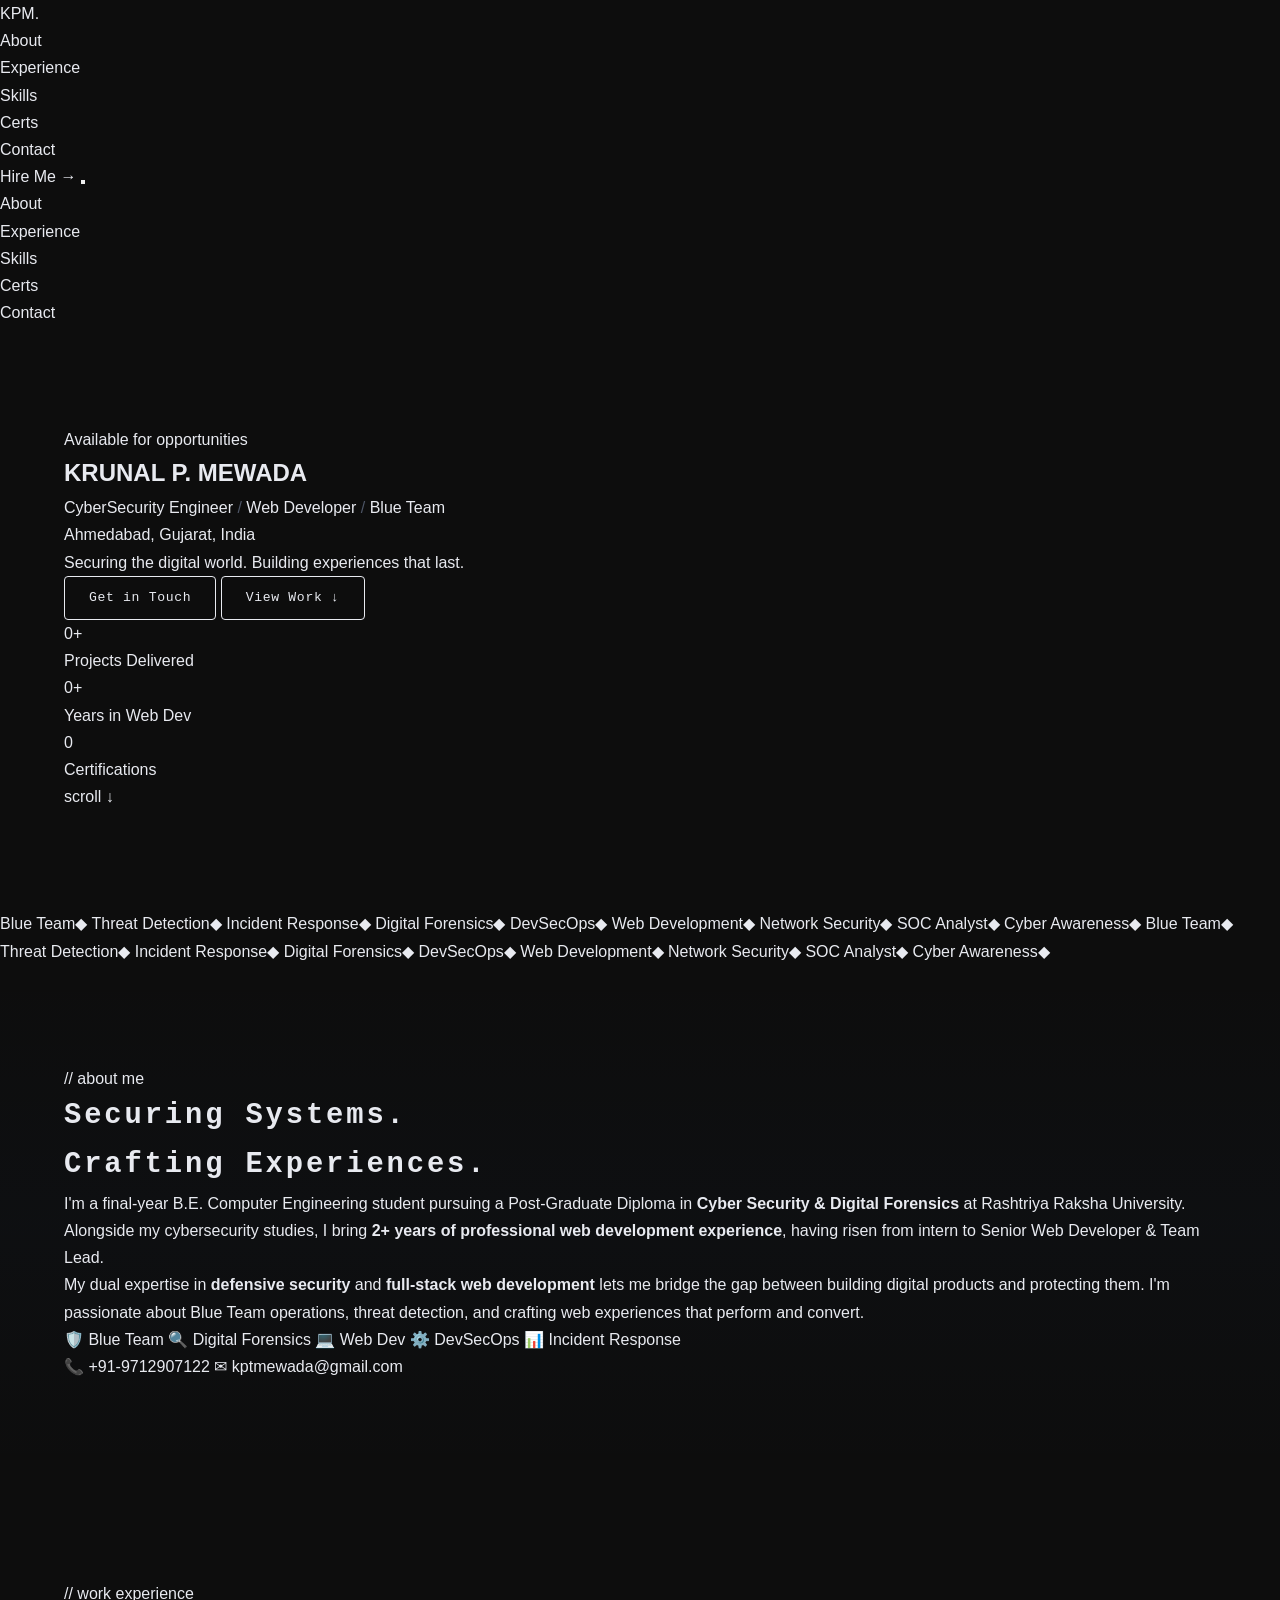
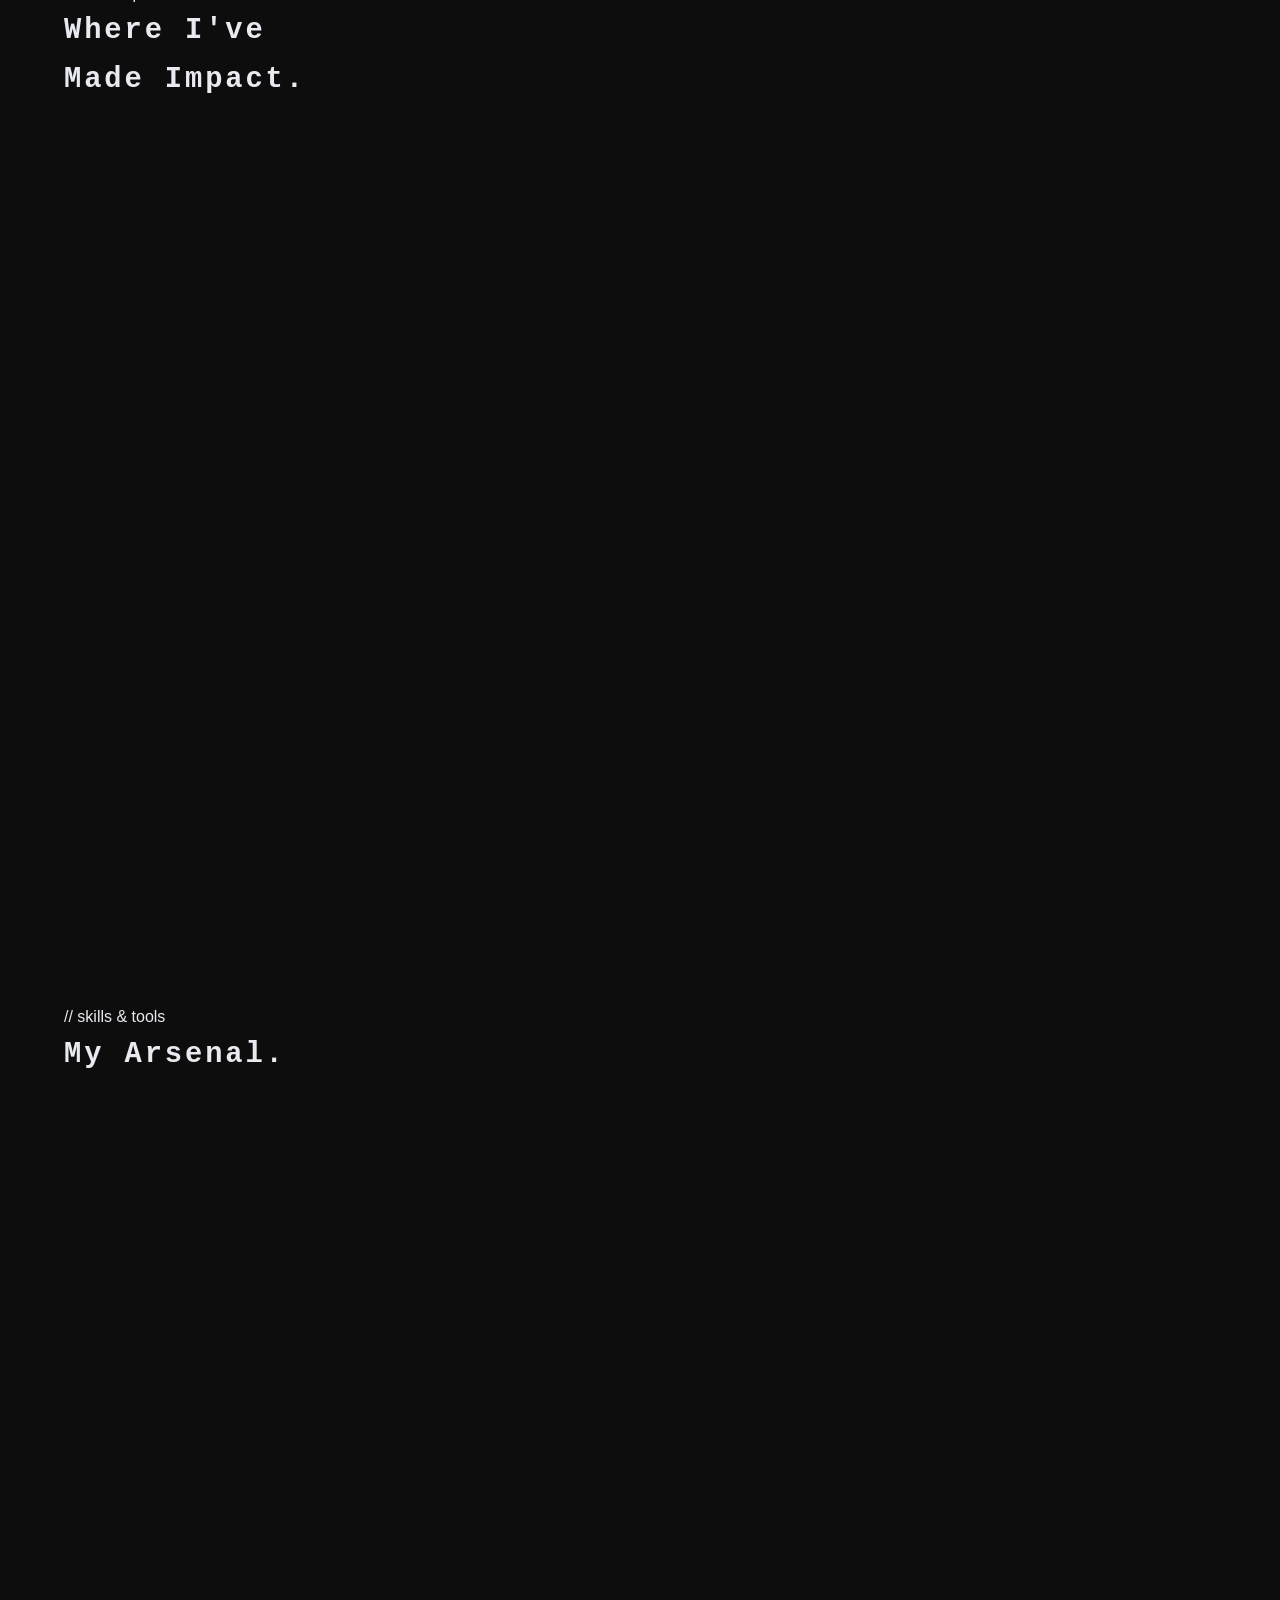
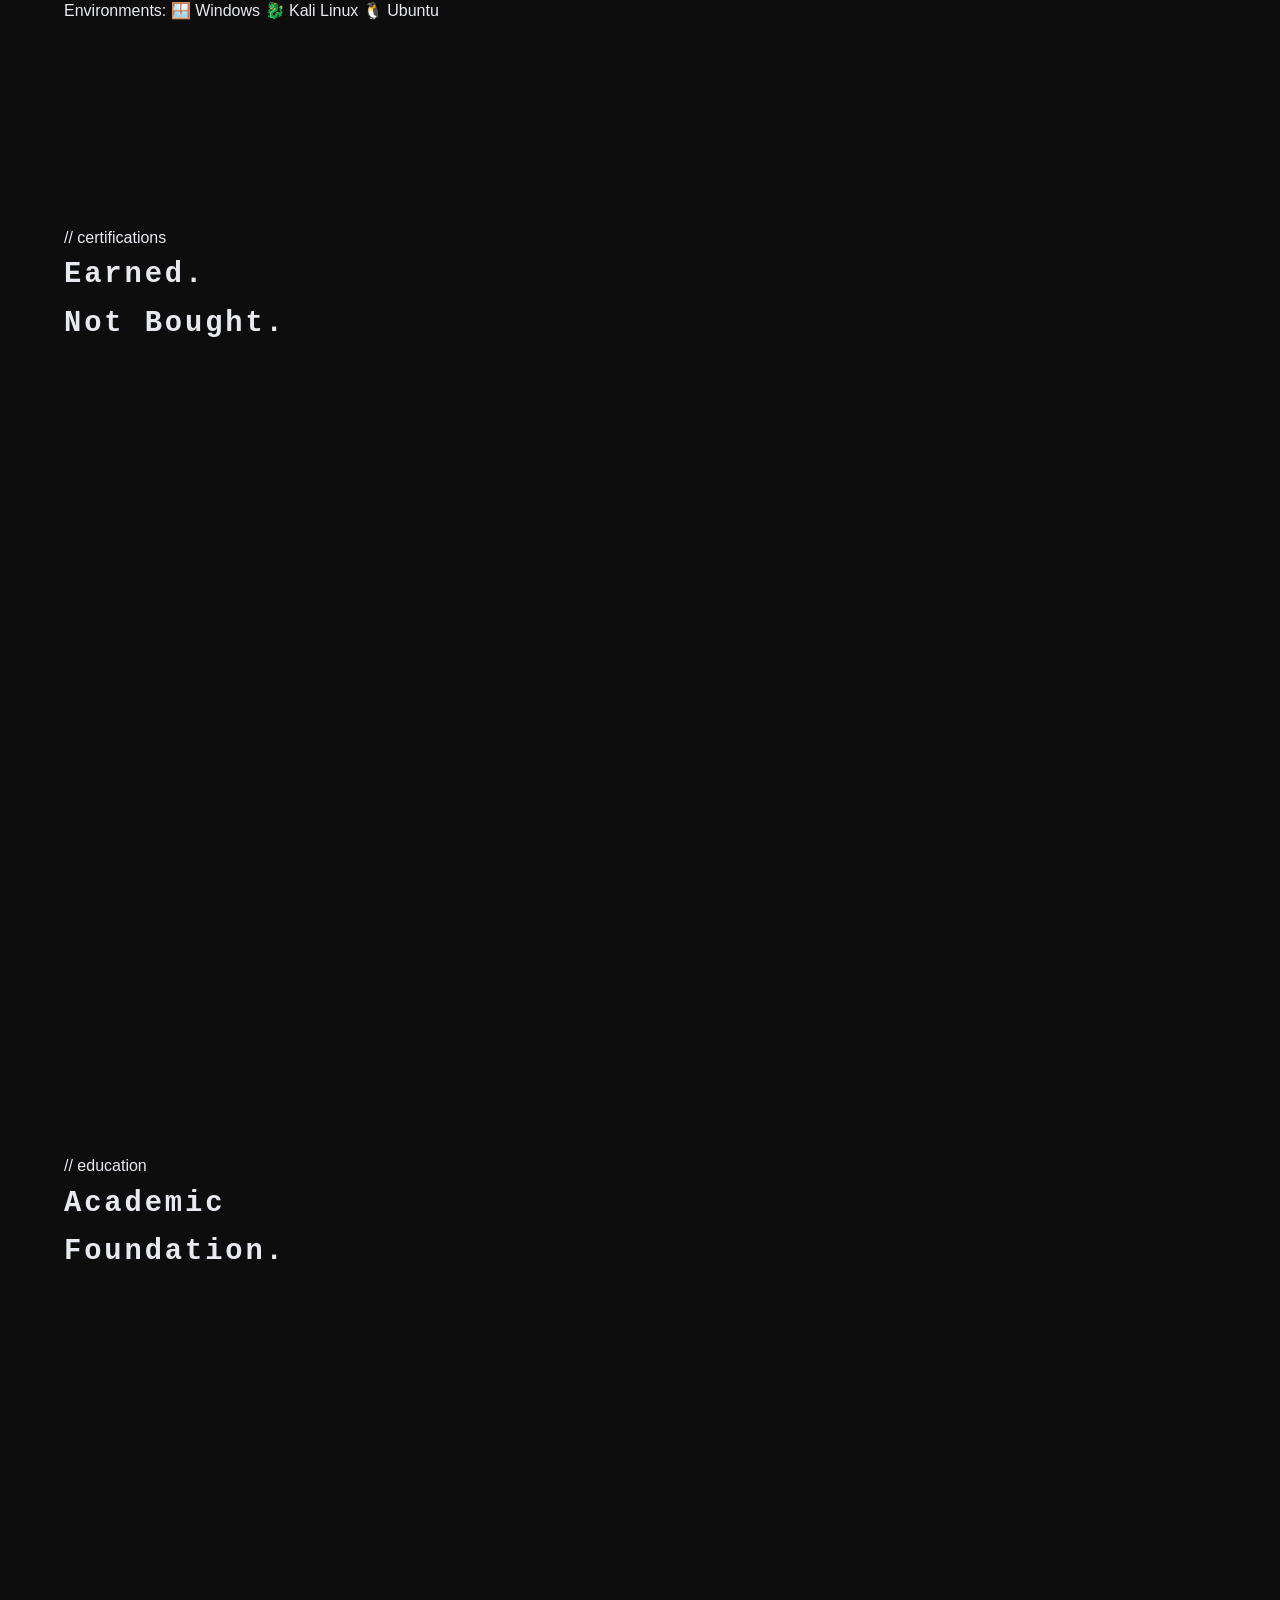
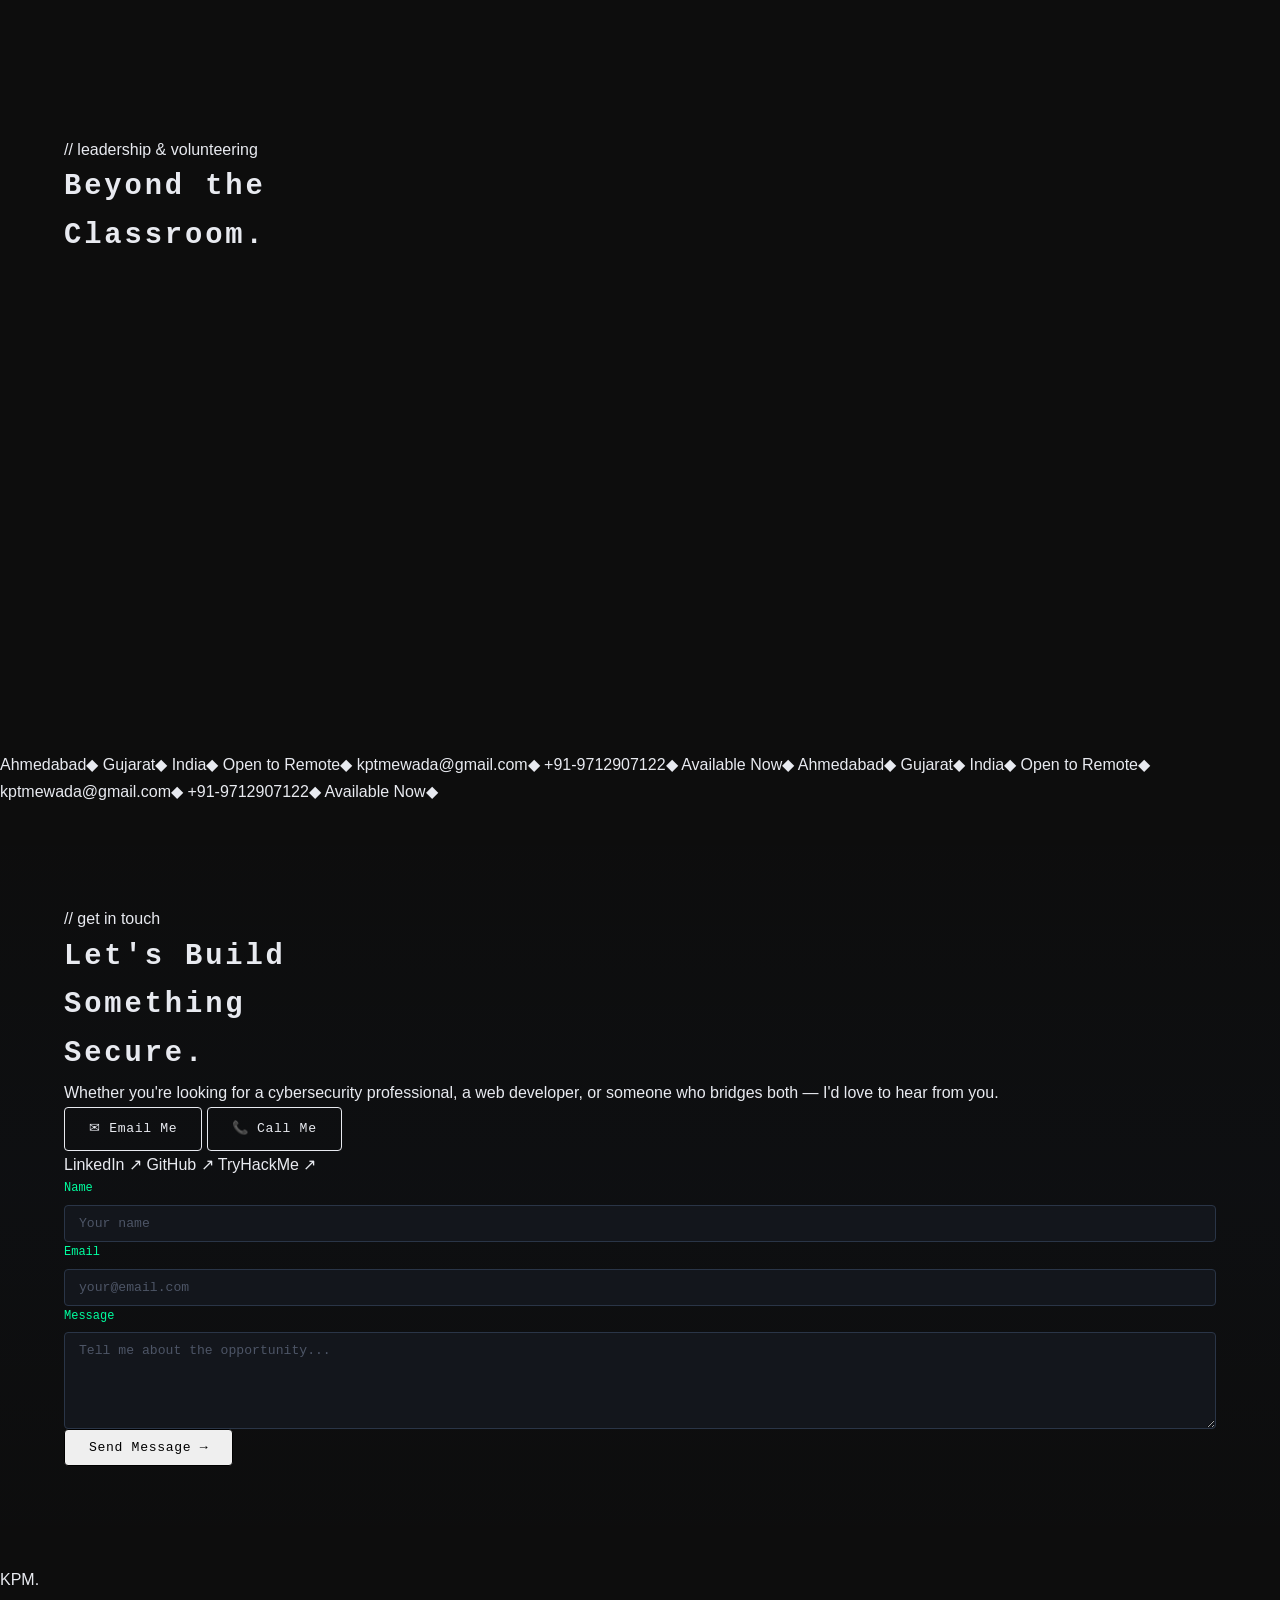
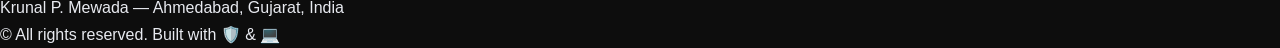
==== commit 47f2757e: "Change" ====
--- a/index.html
+++ b/index.html
@@ -2,548 +2,477 @@
 <html lang="en">
 <head>
   <meta charset="UTF-8" />
-  <meta name="viewport" content="width=device-width, initial-scale=1.0"/>
-  <title>kruzxz - Personal Portfolio</title>
-  <link rel="stylesheet" href="style.css"/>
-  <link rel="preconnect" href="https://fonts.googleapis.com"/>
-  <link rel="preconnect" href="https://fonts.gstatic.com" crossorigin/>
-  <link href="https://fonts.googleapis.com/css2?family=Share+Tech+Mono&family=Rajdhani:wght@400;500;600;700&family=Orbitron:wght@400;700;900&display=swap" rel="stylesheet"/>
+  <meta name="viewport" content="width=device-width, initial-scale=1.0" />
+  <meta name="description" content="Krunal P. Mewada — Cybersecurity Engineer & Web Developer based in Ahmedabad, Gujarat, India." />
+  <title>Krunal P. Mewada | CyberSecurity & Web Developer</title>
+  <link rel="stylesheet" href="style.css" />
+  <link rel="preconnect" href="https://fonts.googleapis.com" />
+  <link rel="preconnect" href="https://fonts.gstatic.com" crossorigin />
+  <link href="https://fonts.googleapis.com/css2?family=Bebas+Neue&family=Syne:wght@400;600;700;800&family=IBM+Plex+Mono:wght@300;400;500&display=swap" rel="stylesheet" />
 </head>
 <body>
 
-  <!-- Matrix Canvas Background -->
-  <canvas id="matrix-canvas"></canvas>
-
-  <!-- Scanlines Overlay -->
-  <div class="scanlines"></div>
-
-  <!-- Boot Screen -->
-  <div id="boot-screen">
-    <div class="boot-content">
-      <div class="kali-dragon">
-        <pre class="ascii-dragon" id="ascii-art"></pre>
-      </div>
-      <div class="boot-log" id="boot-log"></div>
-      <div class="boot-progress">
-        <div class="progress-bar" id="progress-bar"></div>
-      </div>
-      <p class="boot-skip">Press <span class="key">ENTER</span> or wait...</p>
-    </div>
-  </div>
-
-  <!-- Main Site -->
-  <div id="main-site" class="hidden">
-
-    <!-- Navigation -->
-    <nav id="navbar">
-      <div class="nav-brand">
-        <span class="prompt">kruzxz@kali</span><span class="colon">:</span><span class="path">~</span><span class="hash">#</span>
-      </div>
-      <ul class="nav-links">
-        <li><a href="#about" class="nav-link" data-cmd="./about.sh">about</a></li>
-        <li><a href="#skills" class="nav-link" data-cmd="./skills.sh">skills</a></li>
-        <li><a href="#services" class="nav-link" data-cmd="./services.sh">services</a></li>
-        <li><a href="#projects" class="nav-link" data-cmd="./projects.sh">projects</a></li>
-        <li><a href="#contact" class="nav-link" data-cmd="./contact.sh">contact</a></li>
+  <!-- ===== NAVIGATION ===== -->
+  <nav class="nav" id="nav">
+    <div class="nav__inner">
+      <a href="#" class="nav__logo">KPM<span class="accent">.</span></a>
+      <ul class="nav__links">
+        <li><a href="#about">About</a></li>
+        <li><a href="#experience">Experience</a></li>
+        <li><a href="#skills">Skills</a></li>
+        <li><a href="#certifications">Certs</a></li>
+        <li><a href="#contact">Contact</a></li>
       </ul>
-      <div class="nav-status">
-        <span class="status-dot"></span>
-        <span class="status-text">ONLINE</span>
-      </div>
-      <button class="hamburger" id="hamburger" aria-label="Menu">
+      <a href="mailto:kptmewada@gmail.com" class="nav__cta">Hire Me →</a>
+      <button class="nav__burger" id="navBurger" aria-label="Toggle menu">
         <span></span><span></span><span></span>
       </button>
-    </nav>
-
-    <!-- Hero Section -->
-    <section id="hero">
-      <div class="hero-container">
-        <div class="terminal-window">
-          <div class="terminal-titlebar">
-            <div class="terminal-buttons">
-              <span class="t-btn t-close"></span>
-              <span class="t-btn t-min"></span>
-              <span class="t-btn t-max"></span>
+    </div>
+    <div class="nav__mobile" id="navMobile">
+      <ul>
+        <li><a href="#about" class="mobile-link">About</a></li>
+        <li><a href="#experience" class="mobile-link">Experience</a></li>
+        <li><a href="#skills" class="mobile-link">Skills</a></li>
+        <li><a href="#certifications" class="mobile-link">Certs</a></li>
+        <li><a href="#contact" class="mobile-link">Contact</a></li>
+      </ul>
+    </div>
+  </nav>
+
+  <!-- ===== HERO ===== -->
+  <section class="hero" id="home">
+    <div class="hero__grid-bg"></div>
+    <div class="hero__noise"></div>
+    <div class="hero__content">
+      <div class="hero__badge">
+        <span class="blink-dot"></span>
+        Available for opportunities
+      </div>
+      <h1 class="hero__name">
+        <span class="reveal-line">KRUNAL</span>
+        <span class="reveal-line delay-1">P. MEWADA</span>
+      </h1>
+      <div class="hero__roles">
+        <span class="role-tag">CyberSecurity Engineer</span>
+        <span class="role-sep">/</span>
+        <span class="role-tag">Web Developer</span>
+        <span class="role-sep">/</span>
+        <span class="role-tag">Blue Team</span>
+      </div>
+      <p class="hero__sub">
+        Ahmedabad, Gujarat, India<br />
+        Securing the digital world. Building experiences that last.
+      </p>
+      <div class="hero__actions">
+        <a href="#contact" class="btn btn--primary">Get in Touch</a>
+        <a href="#experience" class="btn btn--ghost">View Work ↓</a>
+      </div>
+    </div>
+    <div class="hero__stats">
+      <div class="stat">
+        <span class="stat__num" data-target="150">0</span><span class="stat__sym">+</span>
+        <p>Projects Delivered</p>
+      </div>
+      <div class="stat">
+        <span class="stat__num" data-target="2">0</span><span class="stat__sym">+</span>
+        <p>Years in Web Dev</p>
+      </div>
+      <div class="stat">
+        <span class="stat__num" data-target="7">0</span><span class="stat__sym"></span>
+        <p>Certifications</p>
+      </div>
+    </div>
+    <div class="hero__scroll-hint">scroll ↓</div>
+  </section>
+
+  <!-- ===== MARQUEE ===== -->
+  <div class="marquee-wrap">
+    <div class="marquee-track">
+      <span>Blue Team</span><span class="sep">◆</span>
+      <span>Threat Detection</span><span class="sep">◆</span>
+      <span>Incident Response</span><span class="sep">◆</span>
+      <span>Digital Forensics</span><span class="sep">◆</span>
+      <span>DevSecOps</span><span class="sep">◆</span>
+      <span>Web Development</span><span class="sep">◆</span>
+      <span>Network Security</span><span class="sep">◆</span>
+      <span>SOC Analyst</span><span class="sep">◆</span>
+      <span>Cyber Awareness</span><span class="sep">◆</span>
+      <!-- duplicate -->
+      <span>Blue Team</span><span class="sep">◆</span>
+      <span>Threat Detection</span><span class="sep">◆</span>
+      <span>Incident Response</span><span class="sep">◆</span>
+      <span>Digital Forensics</span><span class="sep">◆</span>
+      <span>DevSecOps</span><span class="sep">◆</span>
+      <span>Web Development</span><span class="sep">◆</span>
+      <span>Network Security</span><span class="sep">◆</span>
+      <span>SOC Analyst</span><span class="sep">◆</span>
+      <span>Cyber Awareness</span><span class="sep">◆</span>
+    </div>
+  </div>
+
+  <!-- ===== ABOUT ===== -->
+  <section class="about section" id="about">
+    <div class="container">
+      <div class="about__layout">
+        <div class="about__left">
+          <p class="section-label">// about me</p>
+          <h2 class="section-title">Securing Systems.<br />Crafting Experiences.</h2>
+        </div>
+        <div class="about__right">
+          <p class="about__text">
+            I'm a final-year B.E. Computer Engineering student pursuing a Post-Graduate Diploma in <strong>Cyber Security & Digital Forensics</strong> at Rashtriya Raksha University. Alongside my cybersecurity studies, I bring <strong>2+ years of professional web development experience</strong>, having risen from intern to Senior Web Developer & Team Lead.
+          </p>
+          <p class="about__text">
+            My dual expertise in <strong>defensive security</strong> and <strong>full-stack web development</strong> lets me bridge the gap between building digital products and protecting them. I'm passionate about Blue Team operations, threat detection, and crafting web experiences that perform and convert.
+          </p>
+          <div class="about__pills">
+            <span>🛡️ Blue Team</span>
+            <span>🔍 Digital Forensics</span>
+            <span>💻 Web Dev</span>
+            <span>⚙️ DevSecOps</span>
+            <span>📊 Incident Response</span>
+          </div>
+          <div class="about__contact-row">
+            <a href="tel:+919712907122" class="contact-chip">📞 +91-9712907122</a>
+            <a href="mailto:kptmewada@gmail.com" class="contact-chip">✉ kptmewada@gmail.com</a>
+          </div>
+        </div>
+      </div>
+    </div>
+  </section>
+
+  <!-- ===== EXPERIENCE ===== -->
+  <section class="experience section section--dark" id="experience">
+    <div class="container">
+      <p class="section-label">// work experience</p>
+      <h2 class="section-title">Where I've<br />Made Impact.</h2>
+      <div class="timeline">
+
+        <div class="timeline__item reveal">
+          <div class="timeline__meta">
+            <span class="timeline__date">Jan 2024 – Jul 2025</span>
+            <span class="timeline__tag">Senior Role</span>
+          </div>
+          <div class="timeline__card">
+            <h3>Senior Web Developer & Team Lead</h3>
+            <h4>Perfect Designing Solutions, Ahmedabad</h4>
+            <ul>
+              <li>Progressed from FTE to Team Lead through consistent performance and leadership.</li>
+              <li>Managed end-to-end project lifecycles: planning, execution, monitoring & delivery.</li>
+              <li>Expertise in Project Management, IT Operations, E-commerce & SEO.</li>
+              <li>Supported team growth through knowledge sharing and onboarding of new members.</li>
+            </ul>
+          </div>
+        </div>
+
+        <div class="timeline__item reveal">
+          <div class="timeline__meta">
+            <span class="timeline__date">Apr 2023 – Jan 2024</span>
+            <span class="timeline__tag">Full Time</span>
+          </div>
+          <div class="timeline__card">
+            <h3>Web Developer</h3>
+            <h4>Perfect Designing Solutions, Ahmedabad</h4>
+            <ul>
+              <li>Promoted from Intern based on consistent performance and technical skills.</li>
+              <li>Delivered 150+ projects with high design quality and user engagement.</li>
+              <li>Translated business requirements into effective technical solutions.</li>
+            </ul>
+          </div>
+        </div>
+
+        <div class="timeline__item reveal">
+          <div class="timeline__meta">
+            <span class="timeline__date">Jan 2023 – Apr 2023</span>
+            <span class="timeline__tag">Internship</span>
+          </div>
+          <div class="timeline__card">
+            <h3>Web Developer Intern</h3>
+            <h4>Perfect Designing Solutions, Ahmedabad</h4>
+            <ul>
+              <li>Gained hands-on experience with real-world projects and professional workflows.</li>
+              <li>Assisted in development, testing & documentation across multiple projects.</li>
+              <li>Followed coding standards and organizational processes.</li>
+            </ul>
+          </div>
+        </div>
+
+        <div class="timeline__item reveal">
+          <div class="timeline__meta">
+            <span class="timeline__date">Dec 2019 – Jul 2020</span>
+            <span class="timeline__tag">Part Time</span>
+          </div>
+          <div class="timeline__card">
+            <h3>Research Executive</h3>
+            <h4>Global Network Institute & Vibrant Market, Ahmedabad</h4>
+            <ul>
+              <li>Promoted programs for high-profile clients: World Bank, Government of Gujarat.</li>
+              <li>Prepared market research reports on international market trends.</li>
+              <li>Contributed to U.S. Commercial Services water & wastewater sector delegations.</li>
+            </ul>
+          </div>
+        </div>
+
+      </div>
+    </div>
+  </section>
+
+  <!-- ===== SKILLS ===== -->
+  <section class="skills section" id="skills">
+    <div class="container">
+      <p class="section-label">// skills & tools</p>
+      <h2 class="section-title">My Arsenal.</h2>
+      <div class="skills__grid">
+
+        <div class="skill-card reveal">
+          <div class="skill-card__icon">🛡️</div>
+          <h3>CyberSecurity Tools</h3>
+          <div class="skill-tags">
+            <span>Nmap</span><span>Wireshark</span><span>Metasploit</span>
+            <span>Burp Suite</span><span>Volatility</span><span>AutoPsy</span>
+            <span>FTK Imager</span><span>Network Miner</span><span>ELK Stack</span>
+            <span>VirusTotal</span><span>FlarVM</span>
+          </div>
+        </div>
+
+        <div class="skill-card reveal">
+          <div class="skill-card__icon">💻</div>
+          <h3>Web Development</h3>
+          <div class="skill-tags">
+            <span>HTML</span><span>CSS</span><span>JavaScript</span><span>PHP</span>
+            <span>WordPress</span><span>WooCommerce</span><span>Shopify</span>
+            <span>Elementor Pro</span><span>Divi</span><span>Webflow</span>
+          </div>
+        </div>
+
+        <div class="skill-card reveal">
+          <div class="skill-card__icon">🌐</div>
+          <h3>SEO & Analytics</h3>
+          <div class="skill-tags">
+            <span>Yoast SEO</span><span>Rank Math</span><span>Google Analytics</span>
+            <span>Search Console</span><span>Google Site Kit</span><span>All in One SEO</span>
+          </div>
+        </div>
+
+        <div class="skill-card reveal">
+          <div class="skill-card__icon">☁️</div>
+          <h3>Hosting & Infrastructure</h3>
+          <div class="skill-tags">
+            <span>GoDaddy</span><span>Hostinger</span><span>cPanel</span>
+            <span>Cloudflare</span><span>WHM</span><span>MySQL</span>
+            <span>phpMyAdmin</span><span>Google Cloud</span><span>FTP</span>
+          </div>
+        </div>
+
+        <div class="skill-card reveal">
+          <div class="skill-card__icon">🔧</div>
+          <h3>Integrations & CRM</h3>
+          <div class="skill-tags">
+            <span>Zoho</span><span>HubSpot</span><span>REST APIs</span>
+            <span>Wordfence</span><span>UpdraftPlus</span><span>Duplicator</span>
+          </div>
+        </div>
+
+        <div class="skill-card reveal">
+          <div class="skill-card__icon">📋</div>
+          <h3>Project Management</h3>
+          <div class="skill-tags">
+            <span>Slack</span><span>Asana</span><span>Microsoft Teams</span>
+            <span>GitHub</span><span>Figma</span><span>Miro</span>
+          </div>
+        </div>
+
+      </div>
+
+      <div class="os-strip">
+        <span class="os-label">Environments:</span>
+        <span class="os-item">🪟 Windows</span>
+        <span class="os-item">🐉 Kali Linux</span>
+        <span class="os-item">🐧 Ubuntu</span>
+      </div>
+    </div>
+  </section>
+
+  <!-- ===== CERTIFICATIONS ===== -->
+  <section class="certs section section--dark" id="certifications">
+    <div class="container">
+      <p class="section-label">// certifications</p>
+      <h2 class="section-title">Earned.<br />Not Bought.</h2>
+      <div class="certs__grid">
+        <div class="cert-card reveal">
+          <span class="cert-icon">🏅</span>
+          <h3>Certified Cyber Security Professional</h3>
+          <p>I.C.T.R.D.</p>
+        </div>
+        <div class="cert-card reveal">
+          <span class="cert-icon">🔐</span>
+          <h3>Certified Network Security Practitioner (CNSP)</h3>
+          <p>SecOps Group</p>
+        </div>
+        <div class="cert-card reveal">
+          <span class="cert-icon">🖥️</span>
+          <h3>SOC Level 1</h3>
+          <p>TryHackMe</p>
+        </div>
+        <div class="cert-card reveal">
+          <span class="cert-icon">🔎</span>
+          <h3>Windows Forensic Analysis Bootcamp</h3>
+          <p>CDAC India</p>
+        </div>
+        <div class="cert-card reveal">
+          <span class="cert-icon">🎣</span>
+          <h3>Certified Phishing Prevention Specialist (CPPS)</h3>
+          <p>Hack & Fix</p>
+        </div>
+        <div class="cert-card reveal">
+          <span class="cert-icon">🌐</span>
+          <h3>Responsive Web Design</h3>
+          <p>FreeCodeCamp</p>
+        </div>
+        <div class="cert-card reveal">
+          <span class="cert-icon">☁️</span>
+          <h3>Google Cloud Essentials</h3>
+          <p>Google Qwiklabs</p>
+        </div>
+      </div>
+    </div>
+  </section>
+
+  <!-- ===== EDUCATION ===== -->
+  <section class="education section" id="education">
+    <div class="container">
+      <p class="section-label">// education</p>
+      <h2 class="section-title">Academic<br />Foundation.</h2>
+      <div class="edu__grid">
+        <div class="edu-card reveal">
+          <div class="edu-card__year">2026 <span>(Pursuing)</span></div>
+          <h3>PG Diploma in Cyber Security & Digital Forensics</h3>
+          <p>Rashtriya Raksha University, Gandhinagar</p>
+        </div>
+        <div class="edu-card reveal">
+          <div class="edu-card__year">2025</div>
+          <h3>B.E. in Computer Engineering <span class="cgpa">CGPA: 8.3</span></h3>
+          <p>Gokul Global University, Siddhpur</p>
+        </div>
+        <div class="edu-card reveal">
+          <div class="edu-card__year">2021</div>
+          <h3>Diploma in Computer Engineering <span class="cgpa">CGPA: 7.6</span></h3>
+          <p>Gujarat Technological University, Ahmedabad</p>
+        </div>
+      </div>
+    </div>
+  </section>
+
+  <!-- ===== LEADERSHIP ===== -->
+  <section class="leadership section section--dark" id="leadership">
+    <div class="container">
+      <p class="section-label">// leadership & volunteering</p>
+      <h2 class="section-title">Beyond the<br />Classroom.</h2>
+      <div class="lead__grid">
+        <div class="lead-card reveal">
+          <div class="lead-card__head">
+            <span class="lead-icon">🔰</span>
+            <div>
+              <h3>Cyber Volunteer</h3>
+              <p class="lead-org">Rashtriya Raksha University</p>
+              <p class="lead-date">Jan 2026 – Present</p>
             </div>
-            <span class="terminal-title">root@kali: ~</span>
-          </div>
-          <div class="terminal-body">
-            <div class="terminal-output" id="terminal-output"></div>
-            <div class="terminal-input-line">
-              <span class="prompt-full">root@kali:~# </span>
-              <span class="cursor-line" id="cursor-line"></span>
-              <span class="cursor blink">█</span>
+          </div>
+          <ul>
+            <li>Conducting awareness sessions on phishing, internet use & password safety.</li>
+            <li>Designing digital content and visuals for events and social media.</li>
+            <li>Assisting faculty in organizing & managing cyber awareness events.</li>
+          </ul>
+        </div>
+        <div class="lead-card reveal">
+          <div class="lead-card__head">
+            <span class="lead-icon">⚡</span>
+            <div>
+              <h3>Volunteer — Smart India Hackathon</h3>
+              <p class="lead-org">CodeArena 2.0, RRU Gandhinagar</p>
+              <p class="lead-date">Mar 2019 – May 2019</p>
             </div>
           </div>
-        </div>
-        <div class="hero-info">
-          <p class="hero-label">// IDENTITY</p>
-          <h1 class="hero-name" id="hero-name"></h1>
-          <p class="hero-roles">
-            <span class="role-tag active" data-role="Cyber Security Researcher">Cyber Security Researcher</span>
-            <span class="role-sep"> / </span>
-            <span class="role-tag" data-role="Computer Engineer">Computer Engineer</span>
-            <span class="role-sep"> / </span>
-            <span class="role-tag" data-role="Freelancer">Freelancer</span>
-          </p>
-          <p class="hero-tagline">Exploiting the web. Securing systems. Delivering results.</p>
-          <div class="hero-actions">
-            <a href="#projects" class="btn btn-primary">ls ./projects</a>
-            <a href="#contact" class="btn btn-outline">nc -lvp contact</a>
-          </div>
-        </div>
-      </div>
-      <div class="scroll-indicator">
-        <span>scroll down</span>
-        <div class="scroll-line"></div>
-      </div>
-    </section>
-
-    <!-- About Section -->
-    <section id="about">
-      <div class="section-header">
-        <span class="section-cmd">cat about.txt</span>
-        <span class="section-divider"></span>
-        <h2 class="section-title">About Me</h2>
-      </div>
-      <div class="about-grid">
-        <div class="about-avatar-wrapper">
-          <div class="avatar-terminal">
-            <div class="terminal-titlebar small">
-              <div class="terminal-buttons">
-                <span class="t-btn t-close"></span>
-                <span class="t-btn t-min"></span>
-                <span class="t-btn t-max"></span>
-              </div>
-              <span class="terminal-title">whoami</span>
-            </div>
-            <div class="avatar-box">
-              <div class="avatar-ascii">
-                <pre>
-  ╔══════════════╗
-  ║  ┌────────┐  ║
-  ║  │ ▓▓▓▓▓▓ │  ║
-  ║  │ ▓ ◉◉ ▓ │  ║
-  ║  │ ▓  ▲  ▓ │  ║
-  ║  │ ▓ ─── ▓ │  ║
-  ║  └────────┘  ║
-  ║   [HACKER]   ║
-  ╚══════════════╝
-                </pre>
-              </div>
-              <div class="avatar-stats">
-                <div class="stat-row"><span class="stat-key">UID:</span><span class="stat-val">0 (root)</span></div>
-                <div class="stat-row"><span class="stat-key">GID:</span><span class="stat-val">0 (root)</span></div>
-                <div class="stat-row"><span class="stat-key">Shell:</span><span class="stat-val">/bin/zsh</span></div>
-                <div class="stat-row"><span class="stat-key">OS:</span><span class="stat-val">Kali Linux</span></div>
-                <div class="stat-row"><span class="stat-key">Mode:</span><span class="stat-val" id="uptime-val">Freelance</span></div>
-              </div>
-            </div>
-          </div>
-        </div>
-        <div class="about-content">
-          <div class="about-text">
-            <p class="highlight-line"><span class="comment">// Hello World 👋</span></p>
-            <p>I'm a <strong class="accent-green">Full-Stack Web Developer</strong> and <strong class="accent-blue">Cybersecurity Specialist</strong> operating as a freelancer. I build fast, secure, and scalable web applications while also hunting vulnerabilities and hardening digital infrastructures.</p>
-            <p>With deep knowledge in <strong class="accent-cyan">offensive security</strong>, penetration testing, and modern web frameworks, I bridge the gap between development and security — delivering solutions that are both functional and fortified.</p>
-            <p>Every project I take is treated like a mission. Recon. Plan. Execute. Deliver.</p>
-          </div>
-          <div class="about-badges">
-            <div class="badge"><span class="badge-icon">🎯</span>Penetration Testing</div>
-            <div class="badge"><span class="badge-icon">🔐</span>OSCP Oriented</div>
-            <div class="badge"><span class="badge-icon">⚡</span>Full Stack Dev</div>
-            <div class="badge"><span class="badge-icon">🕵️</span>Bug Bounty</div>
-            <div class="badge"><span class="badge-icon">🐉</span>Kali Linux</div>
-            <div class="badge"><span class="badge-icon">🌐</span>Open Source</div>
-          </div>
-        </div>
-      </div>
-    </section>
-
-    <!-- Skills Section -->
-    <section id="skills">
-      <div class="section-header">
-        <span class="section-cmd">nmap --skills localhost</span>
-        <span class="section-divider"></span>
-        <h2 class="section-title">Skills & Arsenal</h2>
-      </div>
-      <div class="skills-grid">
-
-        <div class="skill-category">
-          <div class="skill-cat-header">
-            <span class="cat-icon">💻</span>
-            <h3>Web Development</h3>
-            <span class="cat-tag">DEV</span>
-          </div>
-          <div class="skill-items">
-            <div class="skill-item">
-              <div class="skill-label"><span>HTML / CSS</span><span class="skill-percent">95%</span></div>
-              <div class="skill-bar"><div class="skill-fill" data-width="95"></div></div>
-            </div>
-            <div class="skill-item">
-              <div class="skill-label"><span>JavaScript</span><span class="skill-percent">90%</span></div>
-              <div class="skill-bar"><div class="skill-fill" data-width="90"></div></div>
-            </div>
-            <div class="skill-item">
-              <div class="skill-label"><span>React / Next.js</span><span class="skill-percent">85%</span></div>
-              <div class="skill-bar"><div class="skill-fill" data-width="85"></div></div>
-            </div>
-            <div class="skill-item">
-              <div class="skill-label"><span>Node.js / Express</span><span class="skill-percent">82%</span></div>
-              <div class="skill-bar"><div class="skill-fill" data-width="82"></div></div>
-            </div>
-            <div class="skill-item">
-              <div class="skill-label"><span>Python / Django</span><span class="skill-percent">78%</span></div>
-              <div class="skill-bar"><div class="skill-fill" data-width="78"></div></div>
-            </div>
-            <div class="skill-item">
-              <div class="skill-label"><span>MongoDB / MySQL</span><span class="skill-percent">80%</span></div>
-              <div class="skill-bar"><div class="skill-fill" data-width="80"></div></div>
-            </div>
-          </div>
-        </div>
-
-        <div class="skill-category">
-          <div class="skill-cat-header">
-            <span class="cat-icon">🔐</span>
-            <h3>Cybersecurity</h3>
-            <span class="cat-tag sec">SEC</span>
-          </div>
-          <div class="skill-items">
-            <div class="skill-item">
-              <div class="skill-label"><span>Penetration Testing</span><span class="skill-percent">90%</span></div>
-              <div class="skill-bar"><div class="skill-fill sec" data-width="90"></div></div>
-            </div>
-            <div class="skill-item">
-              <div class="skill-label"><span>Network Security</span><span class="skill-percent">88%</span></div>
-              <div class="skill-bar"><div class="skill-fill sec" data-width="88"></div></div>
-            </div>
-            <div class="skill-item">
-              <div class="skill-label"><span>Web App Security</span><span class="skill-percent">92%</span></div>
-              <div class="skill-bar"><div class="skill-fill sec" data-width="92"></div></div>
-            </div>
-            <div class="skill-item">
-              <div class="skill-label"><span>Metasploit / Burp</span><span class="skill-percent">85%</span></div>
-              <div class="skill-bar"><div class="skill-fill sec" data-width="85"></div></div>
-            </div>
-            <div class="skill-item">
-              <div class="skill-label"><span>CTF / Bug Bounty</span><span class="skill-percent">87%</span></div>
-              <div class="skill-bar"><div class="skill-fill sec" data-width="87"></div></div>
-            </div>
-            <div class="skill-item">
-              <div class="skill-label"><span>OSINT / Recon</span><span class="skill-percent">89%</span></div>
-              <div class="skill-bar"><div class="skill-fill sec" data-width="89"></div></div>
-            </div>
-          </div>
-        </div>
-
-        <div class="skill-category tools-category">
-          <div class="skill-cat-header">
-            <span class="cat-icon">⚙️</span>
-            <h3>Tools & Environment</h3>
-            <span class="cat-tag tools">TOOLS</span>
-          </div>
-          <div class="tools-grid">
-            <div class="tool-badge">Kali Linux</div>
-            <div class="tool-badge">Nmap</div>
-            <div class="tool-badge">Wireshark</div>
-            <div class="tool-badge">Burp Suite</div>
-            <div class="tool-badge">Metasploit</div>
-            <div class="tool-badge">Hydra</div>
-            <div class="tool-badge">Git / GitHub</div>
-            <div class="tool-badge">Docker</div>
-            <div class="tool-badge">Nginx</div>
-            <div class="tool-badge">AWS / VPS</div>
-            <div class="tool-badge">SQLMap</div>
-            <div class="tool-badge">Aircrack-ng</div>
-          </div>
-        </div>
-
-      </div>
-    </section>
-
-    <!-- Services Section -->
-    <section id="services">
-      <div class="section-header">
-        <span class="section-cmd">systemctl list-services</span>
-        <span class="section-divider"></span>
-        <h2 class="section-title">Services</h2>
-      </div>
-      <div class="services-grid">
-        <div class="service-card" data-index="01">
-          <div class="service-icon">🌐</div>
-          <h3 class="service-title">Web Development</h3>
-          <p class="service-desc">Full-stack web applications built with modern frameworks. Responsive, performant, and SEO-optimized.</p>
-          <ul class="service-list">
-            <li>Custom Website Design</li>
-            <li>React / Next.js Apps</li>
-            <li>REST API Development</li>
-            <li>Database Architecture</li>
+          <ul>
+            <li>Contributed to a 48-hour internal hackathon organized for SIH 2025.</li>
+            <li>Coordinated with faculty members and student teams for smooth execution.</li>
+            <li>Created and edited social media reels to increase digital visibility.</li>
           </ul>
-          <div class="service-footer">
-            <span class="service-status active">● ACTIVE</span>
-          </div>
-        </div>
-        <div class="service-card featured" data-index="02">
-          <div class="service-badge">POPULAR</div>
-          <div class="service-icon">🔍</div>
-          <h3 class="service-title">Penetration Testing</h3>
-          <p class="service-desc">Full-scope offensive security assessments. Web apps, networks, and social engineering simulations.</p>
-          <ul class="service-list">
-            <li>Web App Pen Testing</li>
-            <li>Network Vulnerability Scan</li>
-            <li>OWASP Top 10 Audit</li>
-            <li>Detailed Security Reports</li>
-          </ul>
-          <div class="service-footer">
-            <span class="service-status active">● ACTIVE</span>
-          </div>
-        </div>
-        <div class="service-card" data-index="03">
-          <div class="service-icon">🛡️</div>
-          <h3 class="service-title">Security Hardening</h3>
-          <p class="service-desc">Fortify your existing systems against threats. Server config, firewall rules, and secure coding reviews.</p>
-          <ul class="service-list">
-            <li>Server Hardening</li>
-            <li>SSL/TLS Configuration</li>
-            <li>Code Security Review</li>
-            <li>Incident Response</li>
-          </ul>
-          <div class="service-footer">
-            <span class="service-status active">● ACTIVE</span>
-          </div>
-        </div>
-        <div class="service-card" data-index="04">
-          <div class="service-icon">🐛</div>
-          <h3 class="service-title">Bug Bounty Consulting</h3>
-          <p class="service-desc">Help your team set up and manage bug bounty programs. Also available for responsible disclosure reports.</p>
-          <ul class="service-list">
-            <li>Program Setup</li>
-            <li>Scope Definition</li>
-            <li>Triage & Validation</li>
-            <li>CVE Documentation</li>
-          </ul>
-          <div class="service-footer">
-            <span class="service-status active">● ACTIVE</span>
-          </div>
-        </div>
-      </div>
-    </section>
-
-    <!-- Projects Section -->
-    <section id="projects">
-      <div class="section-header">
-        <span class="section-cmd">ls -la ./projects/</span>
-        <span class="section-divider"></span>
-        <h2 class="section-title">Projects</h2>
-      </div>
-      <div class="projects-grid">
-        <div class="project-card">
-          <div class="project-header">
-            <span class="project-type dev">DEV</span>
-            <div class="project-links">
-              <a href="#" class="proj-link" title="GitHub">{ }</a>
-              <a href="#" class="proj-link" title="Live">↗</a>
-            </div>
-          </div>
-          <h3 class="project-title">SecureDash</h3>
-          <p class="project-desc">A real-time cybersecurity dashboard built with React & Node.js. Monitors network events, logs, and threat feeds via WebSockets.</p>
-          <div class="project-tags">
-            <span class="tag">React</span>
-            <span class="tag">Node.js</span>
-            <span class="tag">WebSocket</span>
-            <span class="tag">MongoDB</span>
-          </div>
-        </div>
-        <div class="project-card">
-          <div class="project-header">
-            <span class="project-type sec">SEC</span>
-            <div class="project-links">
-              <a href="#" class="proj-link">{ }</a>
-              <a href="#" class="proj-link">↗</a>
-            </div>
-          </div>
-          <h3 class="project-title">AutoRecon++</h3>
-          <p class="project-desc">Python-based automated recon tool for bug bounty hunters. Chains Nmap, Subfinder, and Nuclei into a single workflow.</p>
-          <div class="project-tags">
-            <span class="tag">Python</span>
-            <span class="tag">Nmap</span>
-            <span class="tag">Nuclei</span>
-            <span class="tag">Bash</span>
-          </div>
-        </div>
-        <div class="project-card">
-          <div class="project-header">
-            <span class="project-type dev">DEV</span>
-            <div class="project-links">
-              <a href="#" class="proj-link">{ }</a>
-              <a href="#" class="proj-link">↗</a>
-            </div>
-          </div>
-          <h3 class="project-title">PhishGuard</h3>
-          <p class="project-desc">ML-powered phishing URL detector. Trained on 100K+ URLs. Deployed as a Chrome extension and REST API service.</p>
-          <div class="project-tags">
-            <span class="tag">Python</span>
-            <span class="tag">ML</span>
-            <span class="tag">Chrome Ext</span>
-            <span class="tag">Flask</span>
-          </div>
-        </div>
-        <div class="project-card">
-          <div class="project-header">
-            <span class="project-type sec">SEC</span>
-            <div class="project-links">
-              <a href="#" class="proj-link">{ }</a>
-              <a href="#" class="proj-link">↗</a>
-            </div>
-          </div>
-          <h3 class="project-title">SQLi Hunter</h3>
-          <p class="project-desc">Automated SQL injection scanner with bypass techniques. Detects blind, time-based, and error-based SQLi vulnerabilities.</p>
-          <div class="project-tags">
-            <span class="tag">Python</span>
-            <span class="tag">SQLMap</span>
-            <span class="tag">Automation</span>
-          </div>
-        </div>
-        <div class="project-card">
-          <div class="project-header">
-            <span class="project-type dev">DEV</span>
-            <div class="project-links">
-              <a href="#" class="proj-link">{ }</a>
-              <a href="#" class="proj-link">↗</a>
-            </div>
-          </div>
-          <h3 class="project-title">HackFolio</h3>
-          <p class="project-desc">Open-source Kali-themed developer portfolio template. 100+ GitHub stars. Fully customizable with zero dependencies.</p>
-          <div class="project-tags">
-            <span class="tag">HTML</span>
-            <span class="tag">CSS</span>
-            <span class="tag">JS</span>
-            <span class="tag">Open Source</span>
-          </div>
-        </div>
-        <div class="project-card">
-          <div class="project-header">
-            <span class="project-type sec">SEC</span>
-            <div class="project-links">
-              <a href="#" class="proj-link">{ }</a>
-              <a href="#" class="proj-link">↗</a>
-            </div>
-          </div>
-          <h3 class="project-title">WiFi Analyzer CLI</h3>
-          <p class="project-desc">Bash + Python tool for wireless network analysis. Detects rogue APs, deauth attacks, and WPS vulnerabilities.</p>
-          <div class="project-tags">
-            <span class="tag">Bash</span>
-            <span class="tag">Python</span>
-            <span class="tag">Aircrack-ng</span>
-          </div>
-        </div>
-      </div>
-    </section>
-
-    <!-- Contact Section -->
-    <section id="contact">
-      <div class="section-header">
-        <span class="section-cmd">nc -lvp 4444 # contact</span>
-        <span class="section-divider"></span>
-        <h2 class="section-title">Contact</h2>
-      </div>
-      <div class="contact-grid">
-        <div class="contact-info">
-          <div class="contact-terminal">
-            <div class="terminal-titlebar small">
-              <div class="terminal-buttons">
-                <span class="t-btn t-close"></span>
-                <span class="t-btn t-min"></span>
-                <span class="t-btn t-max"></span>
-              </div>
-              <span class="terminal-title">contact.txt</span>
-            </div>
-            <div class="contact-terminal-body">
-              <div class="contact-line">
-                <span class="ct-key">$ email</span>
-                <span class="ct-val">root@yourdomain.com</span>
-              </div>
-              <div class="contact-line">
-                <span class="ct-key">$ github</span>
-                <span class="ct-val">github.com/yourusername</span>
-              </div>
-              <div class="contact-line">
-                <span class="ct-key">$ linkedin</span>
-                <span class="ct-val">linkedin.com/in/yourusername</span>
-              </div>
-              <div class="contact-line">
-                <span class="ct-key">$ discord</span>
-                <span class="ct-val">hacker#0000</span>
-              </div>
-              <div class="contact-line">
-                <span class="ct-key">$ location</span>
-                <span class="ct-val">Remote Worldwide 🌍</span>
-              </div>
-              <div class="contact-line blink-line">
-                <span class="ct-key">$ status</span>
-                <span class="ct-val available">● Available for hire</span>
-              </div>
-            </div>
-          </div>
-        </div>
-        <div class="contact-form-wrapper">
-          <form class="contact-form" id="contact-form" onsubmit="handleFormSubmit(event)">
+        </div>
+      </div>
+    </div>
+  </section>
+
+  <!-- ===== MARQUEE 2 ===== -->
+  <div class="marquee-wrap marquee-wrap--light">
+    <div class="marquee-track marquee-track--reverse">
+      <span>Ahmedabad</span><span class="sep">◆</span>
+      <span>Gujarat</span><span class="sep">◆</span>
+      <span>India</span><span class="sep">◆</span>
+      <span>Open to Remote</span><span class="sep">◆</span>
+      <span>kptmewada@gmail.com</span><span class="sep">◆</span>
+      <span>+91-9712907122</span><span class="sep">◆</span>
+      <span>Available Now</span><span class="sep">◆</span>
+      <span>Ahmedabad</span><span class="sep">◆</span>
+      <span>Gujarat</span><span class="sep">◆</span>
+      <span>India</span><span class="sep">◆</span>
+      <span>Open to Remote</span><span class="sep">◆</span>
+      <span>kptmewada@gmail.com</span><span class="sep">◆</span>
+      <span>+91-9712907122</span><span class="sep">◆</span>
+      <span>Available Now</span><span class="sep">◆</span>
+    </div>
+  </div>
+
+  <!-- ===== CONTACT ===== -->
+  <section class="contact section" id="contact">
+    <div class="container">
+      <p class="section-label">// get in touch</p>
+      <div class="contact__layout">
+        <div class="contact__left">
+          <h2 class="section-title large-cta">Let's Build<br />Something<br />Secure.</h2>
+          <p>Whether you're looking for a cybersecurity professional, a web developer, or someone who bridges both — I'd love to hear from you.</p>
+          <div class="contact__links">
+            <a href="mailto:kptmewada@gmail.com" class="btn btn--primary">✉ Email Me</a>
+            <a href="tel:+919712907122" class="btn btn--ghost">📞 Call Me</a>
+          </div>
+          <div class="social-links">
+            <a href="https://linkedin.com" target="_blank" rel="noopener">LinkedIn ↗</a>
+            <a href="https://github.com" target="_blank" rel="noopener">GitHub ↗</a>
+            <a href="https://tryhackme.com" target="_blank" rel="noopener">TryHackMe ↗</a>
+          </div>
+        </div>
+        <div class="contact__right">
+          <form class="contact__form" id="contactForm" novalidate>
             <div class="form-group">
-              <label for="name">// Your Name</label>
-              <input type="text" id="name" placeholder="Enter your name..." required autocomplete="off"/>
+              <label for="name">Name</label>
+              <input type="text" id="name" name="name" placeholder="Your name" required />
             </div>
             <div class="form-group">
-              <label for="email">// Email Address</label>
-              <input type="email" id="email" placeholder="Enter your email..." required autocomplete="off"/>
+              <label for="email">Email</label>
+              <input type="email" id="email" name="email" placeholder="your@email.com" required />
             </div>
             <div class="form-group">
-              <label for="subject">// Subject</label>
-              <select id="subject">
-                <option value="">Select a service...</option>
-                <option value="web">Web Development</option>
-                <option value="pentest">Penetration Testing</option>
-                <option value="hardening">Security Hardening</option>
-                <option value="bugbounty">Bug Bounty Consulting</option>
-                <option value="other">Other</option>
-              </select>
+              <label for="message">Message</label>
+              <textarea id="message" name="message" rows="5" placeholder="Tell me about the opportunity..." required></textarea>
             </div>
-            <div class="form-group">
-              <label for="message">// Message</label>
-              <textarea id="message" rows="5" placeholder="Describe your mission..." required></textarea>
-            </div>
-            <button type="submit" class="btn btn-primary full-width">
-              <span class="btn-text">./send_message.sh</span>
-              <span class="btn-loader hidden" id="btn-loader">Sending...</span>
-            </button>
-            <div class="form-success hidden" id="form-success">
-              <span class="success-icon">✓</span> Message transmitted successfully!
-            </div>
+            <button type="submit" class="btn btn--primary btn--full">Send Message →</button>
+            <p class="form-note" id="formNote"></p>
           </form>
         </div>
       </div>
-    </section>
-
-    <!-- Footer -->
-    <footer id="footer">
-      <div class="footer-content">
-        <div class="footer-brand">
-          <span class="prompt">root@kali</span><span class="colon">:</span><span class="path">~</span><span class="hash">#</span>
-          <span class="footer-copy">  © 2025 All Rights Reserved</span>
-        </div>
-        <div class="footer-links">
-          <a href="#">GitHub</a>
-          <a href="#">LinkedIn</a>
-          <a href="#">HackTheBox</a>
-          <a href="#">TryHackMe</a>
-        </div>
-        <div class="footer-cmd">
-          <span class="footer-terminal">System uptime: <span id="footer-uptime">calculating...</span></span>
-        </div>
-      </div>
-    </footer>
-
-  </div><!-- /main-site -->
+    </div>
+  </section>
+
+  <!-- ===== FOOTER ===== -->
+  <footer class="footer">
+    <div class="container">
+      <div class="footer__inner">
+        <span class="footer__logo">KPM<span class="accent">.</span></span>
+        <p>Krunal P. Mewada — Ahmedabad, Gujarat, India</p>
+        <p class="footer__copy">© <span id="year"></span> All rights reserved. Built with 🛡️ & 💻</p>
+      </div>
+    </div>
+  </footer>
 
   <script src="script.js"></script>
 </body>
